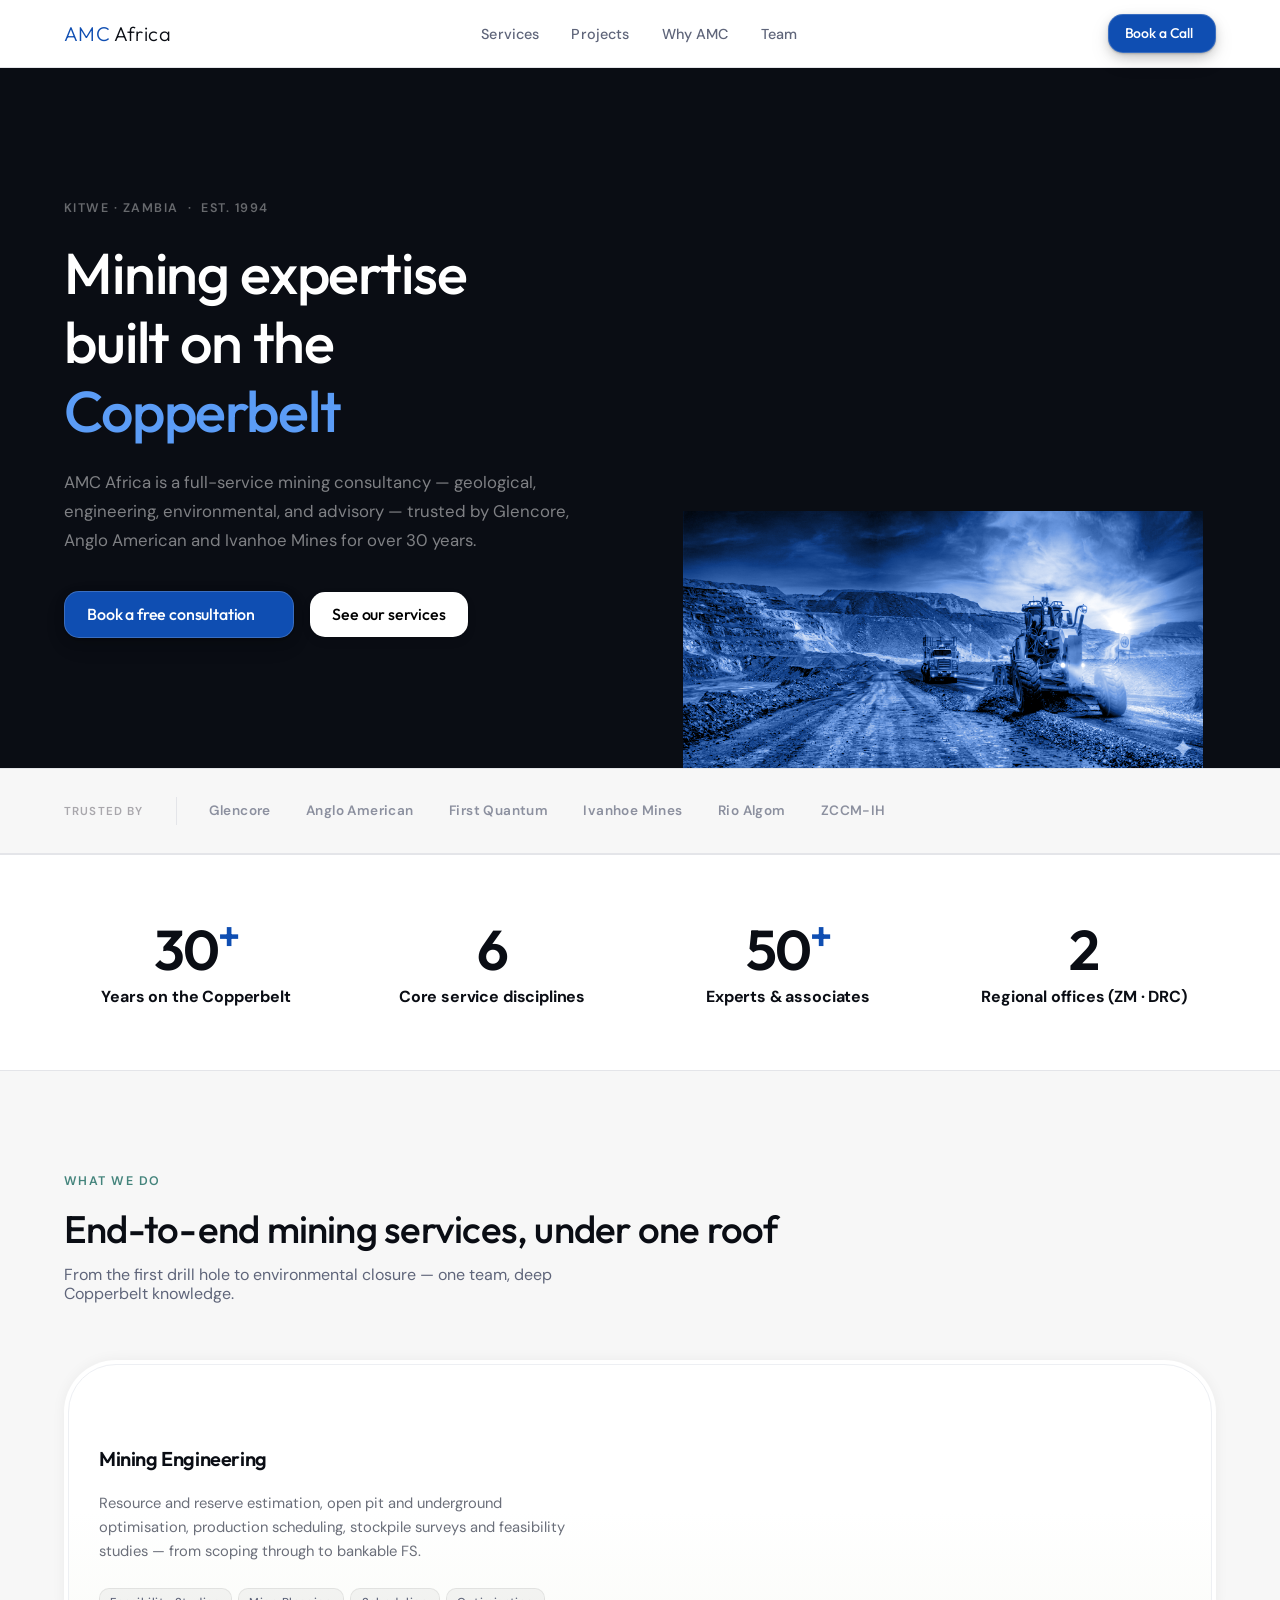
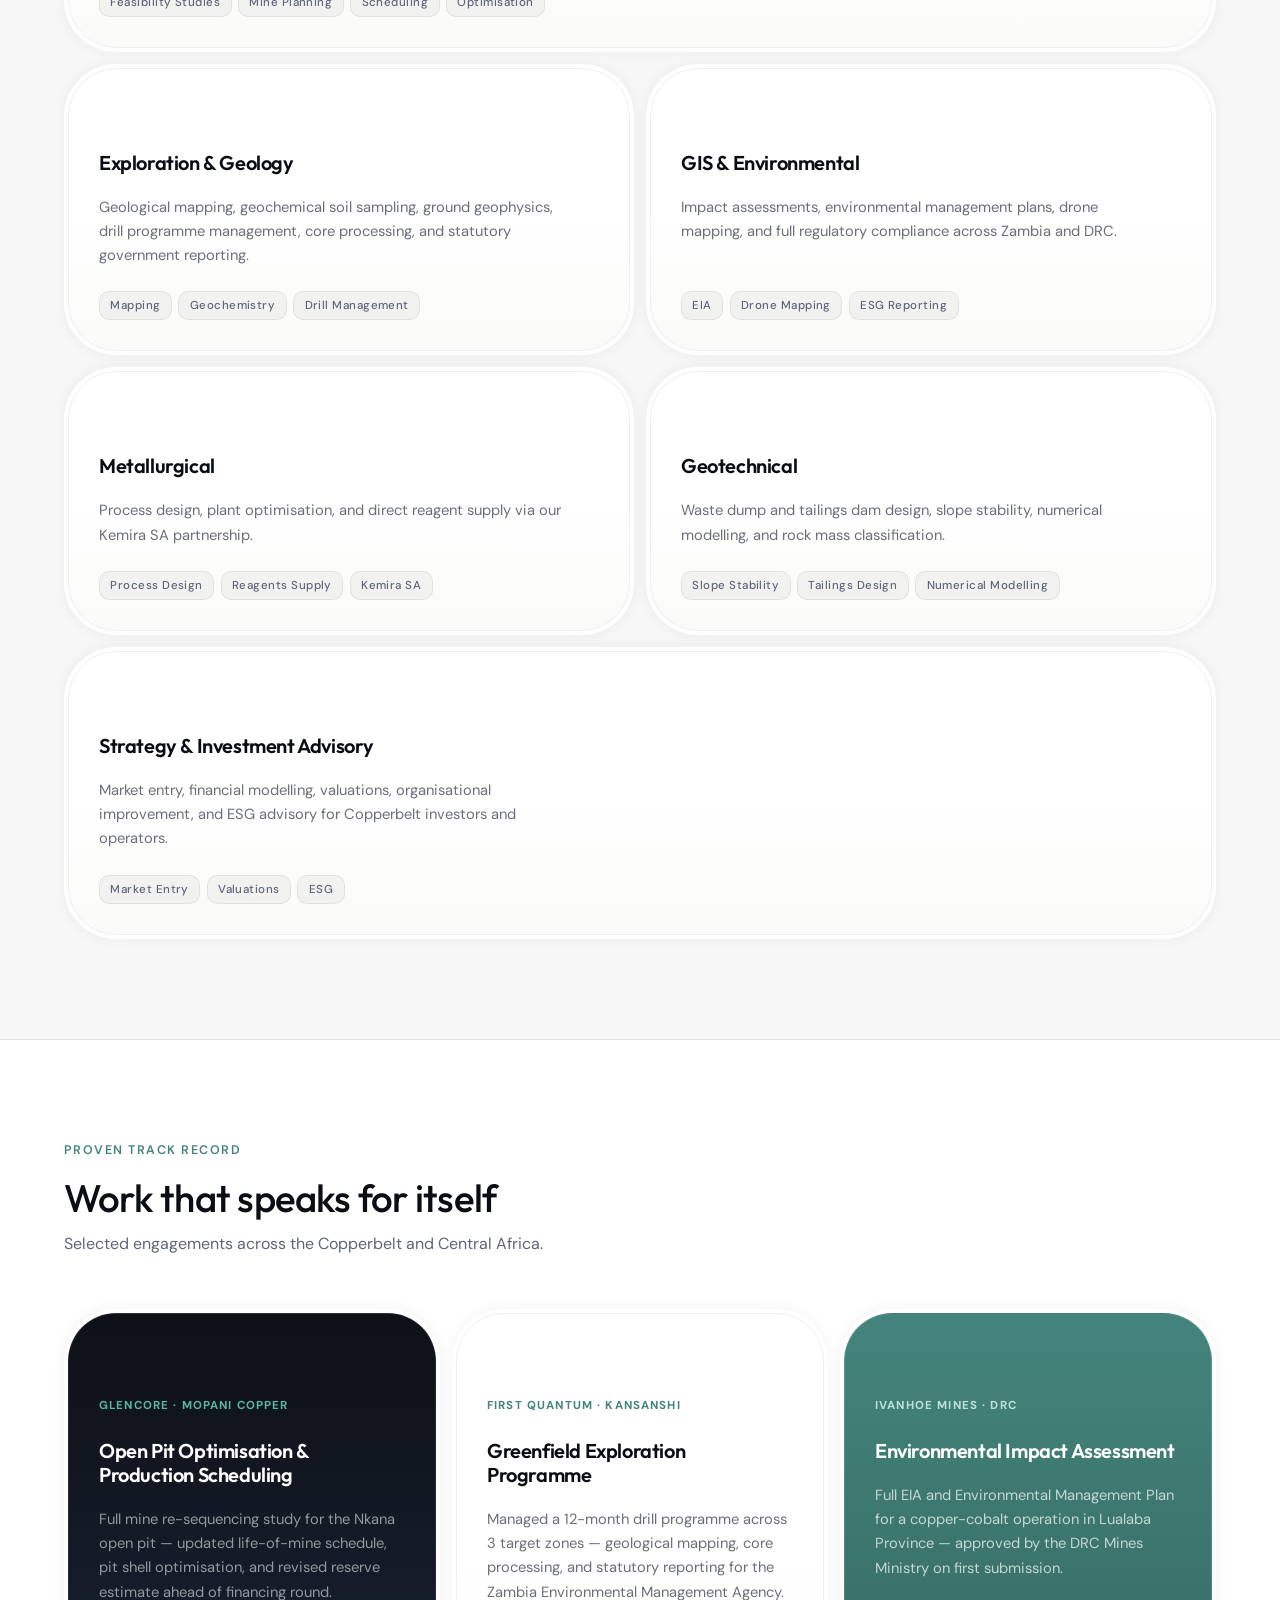
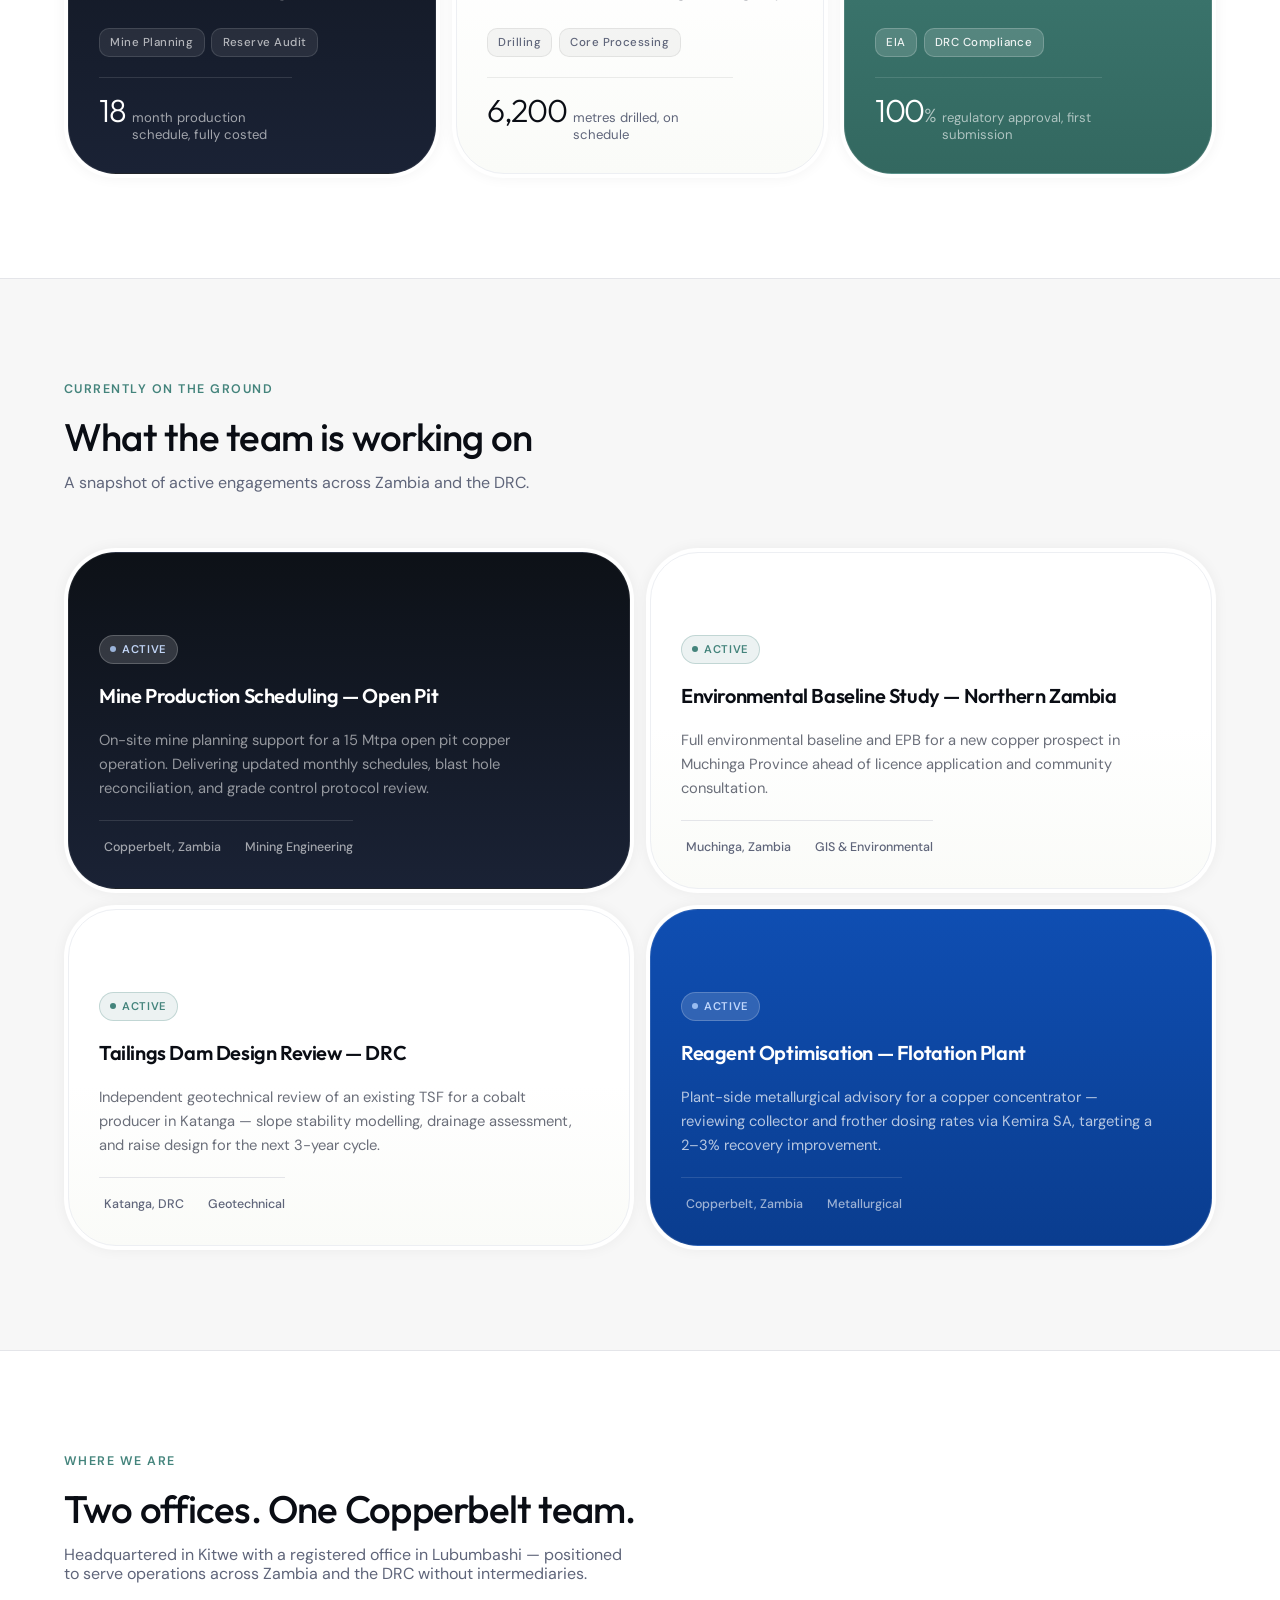
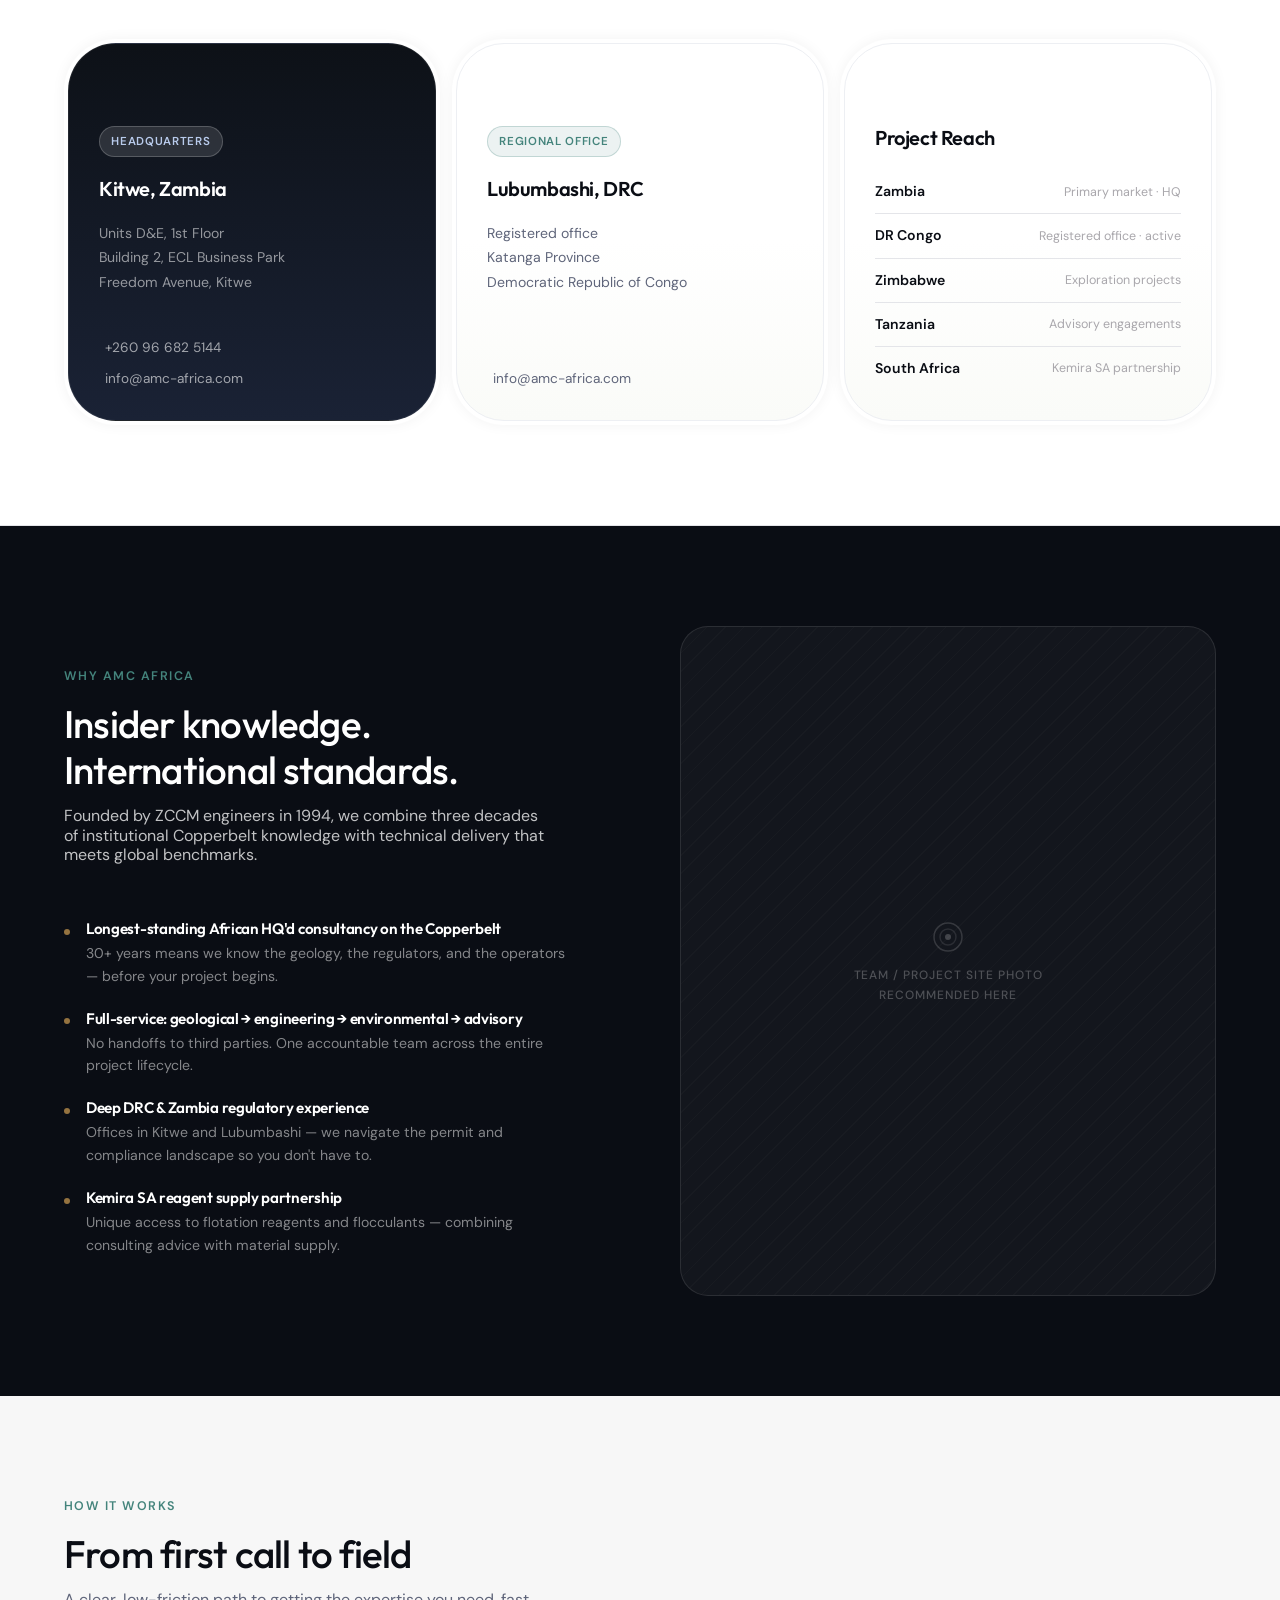
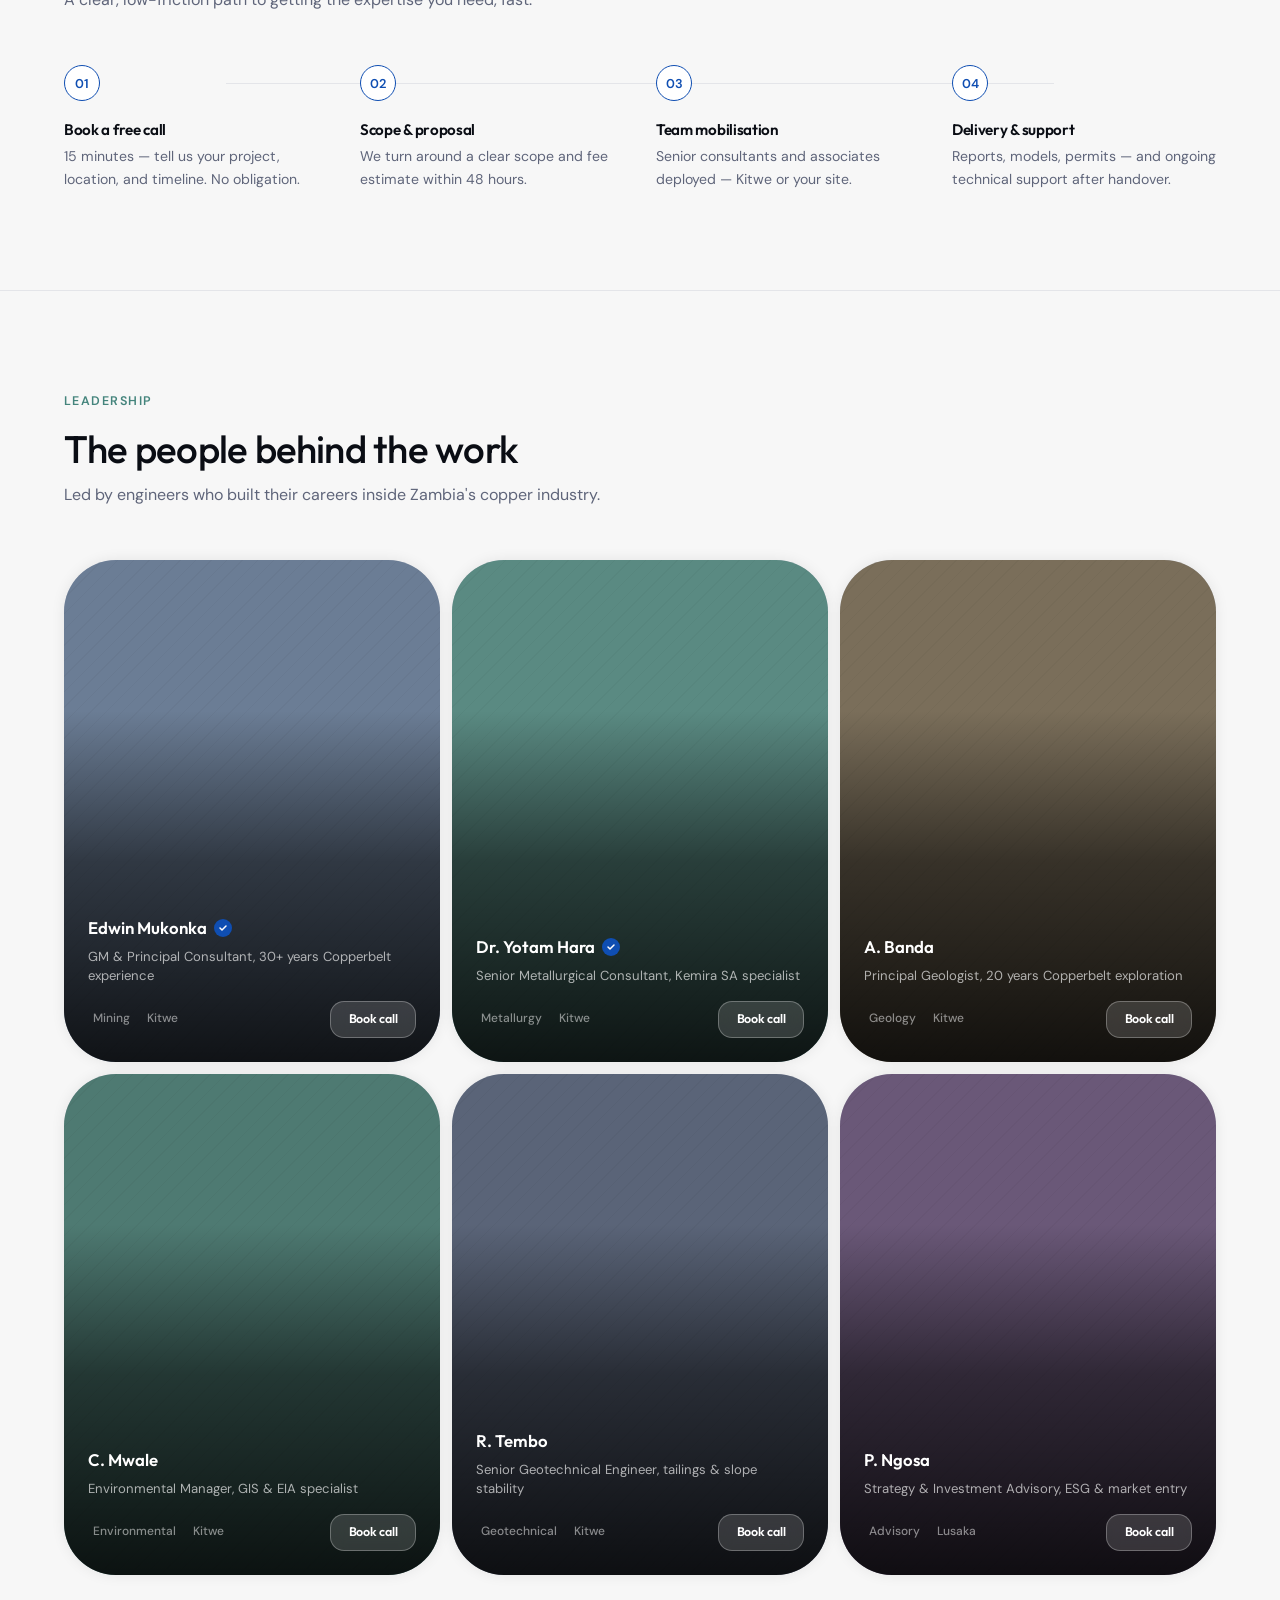
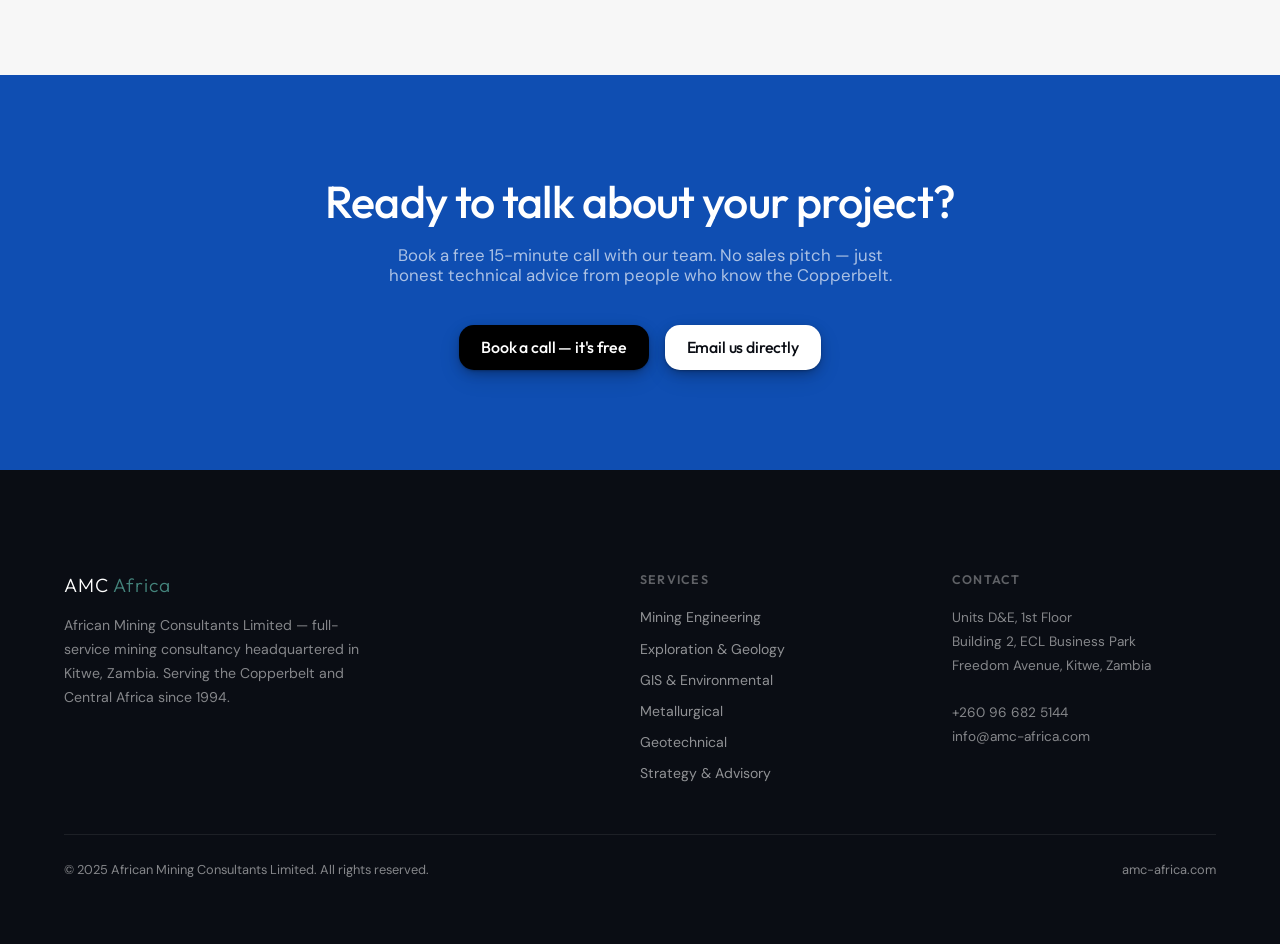
==== clients/amc-africa/site/index.html @ c1ed6020 "Session wrap 28 Apr (2) — hero figure layout, bento cleanup, mining-site.png filed Co-Authored-By: C" ====
<!DOCTYPE html>
<html lang="en">
<head>
  <meta charset="UTF-8" />
  <meta name="viewport" content="width=device-width, initial-scale=1.0" />
  <title>AMC Africa — Mining Consultants</title>
  <meta name="description" content="African Mining Consultants — 30 years of mining and exploration engineering across sub-Saharan Africa." />
  <link rel="preconnect" href="https://fonts.googleapis.com" />
  <link rel="preconnect" href="https://fonts.gstatic.com" crossorigin />
  <link rel="stylesheet" href="https://cdn.hugeicons.com/font/hgi-stroke-rounded.css" />
  <link href="https://fonts.googleapis.com/css2?family=Outfit:wght@300;400;500;600;700&family=DM+Sans:wght@300;400;500;600&display=swap" rel="stylesheet" />
  <style>
    *, *::before, *::after { box-sizing: border-box; margin: 0; padding: 0; }

    :root {
      --blue:     #0F4EB2;
      --dark:     #0A0D14;
      --steel:    #355891;
      --teal:     #44847C;
      --gold:     #957340;
      --slate:    #5F657A;
      --muted:    #A9A7AC;
      --white:    #FFFFFF;
      --offwhite: #f7f7f7;
      --border:   #E4E5E9;
    }

    html { scroll-behavior: smooth; }

    body {
      font-family: 'DM Sans', sans-serif;
      color: var(--dark);
      background: #f7f7f7;
      font-size: 17px;
      line-height: 1.65;
      -webkit-font-smoothing: antialiased;
    }

    h1, h2, h3, h4 {
      font-family: 'Outfit', sans-serif;
      font-weight: 500;
      line-height: 1.2;
      text-wrap: balance;
      letter-spacing: -0.02em;
      width: 100%;
      white-space: pre-wrap;
      word-wrap: break-word;
      word-break: break-word;
      perspective: 1200px;
    }

    p {
      width: 100%;
      white-space: pre-wrap;
      word-wrap: break-word;
      word-break: break-word;
      max-width: 480px;
      line-height: 1.2;
    }

    /* ── SECTION WRAPPERS ── */
    .section-pad { padding: 100px 5vw; }
    .section-inner { max-width: 1280px; margin: 0 auto; }

    /* ── NAV ── */
    nav {
      position: sticky;
      top: 0;
      z-index: 100;
      background: rgba(255,255,255,0.95);
      backdrop-filter: blur(8px);
      border-bottom: 1px solid var(--border);
      padding: 0 5vw;
      display: flex;
      align-items: center;
      justify-content: space-between;
      height: 68px;
    }
    .nav-logo {
      font-family: 'Outfit', sans-serif;
      font-weight: 300;
      font-size: 1.25rem;
      color: var(--blue);
      letter-spacing: 0.02em;
      text-decoration: none;
    }
    .nav-logo span { color: var(--dark); }
    .nav-links { display: flex; gap: 2rem; list-style: none; }
    .nav-links a {
      text-decoration: none;
      color: var(--slate);
      font-size: 0.9rem;
      font-weight: 500;
      letter-spacing: 0.01em;
      transition: color 0.2s;
    }
    .nav-links a:hover { color: var(--blue); }

    /* ── HERO ── */
    .hero-section {
      position: relative;
      overflow: hidden;
      background: var(--dark);
      min-height: 700px;
    }
    .hero {
      max-width: 1280px;
      margin: 0 auto;
      padding: 130px 5vw 100px;
      position: relative;
      z-index: 2;
    }
    .hero-copy { max-width: 580px; }
    .hero-eyebrow {
      font-size: 0.78rem;
      font-weight: 600;
      letter-spacing: 0.12em;
      text-transform: uppercase;
      color: rgba(255,255,255,0.38);
      margin-bottom: 1.2rem;
    }
    .hero h1 { font-size: clamp(2.6rem, 4.5vw, 4rem); font-weight: 500; color: #ffffff; margin-bottom: 1.4rem; }
    .hero h1 em { font-style: normal; font-weight: 500; color: #5b9cf6; }
    .hero-sub { font-size: 1.05rem; color: rgba(255,255,255,0.48); max-width: 520px; margin-bottom: 2.2rem; line-height: 1.75; }
    .hero-actions { display: flex; gap: 1rem; align-items: center; flex-wrap: wrap; }

    /* Figure — person emerges from bottom of hero */
    .hero-figure {
      position: absolute;
      bottom: 0;
      right: 6vw;
      width: 42%;
      max-width: 520px;
      z-index: 1;
      pointer-events: none;
    }
    .hero-figure img {
      display: block;
      width: 100%;
      height: auto;
      filter: grayscale(1) contrast(1.2);
    }
    .hero-figure::after {
      content: '';
      position: absolute;
      inset: 0;
      background: var(--blue);
      mix-blend-mode: color;
      opacity: 0.72;
      pointer-events: none;
    }

    /* ── TRUST BAR ── */
    .trust { background: var(--offwhite); border-top: 1px solid var(--border); border-bottom: 1px solid var(--border); padding: 28px 5vw; }
    .trust-inner { max-width: 1280px; margin: 0 auto; display: flex; align-items: center; gap: 2rem; flex-wrap: wrap; }
    .trust-label { font-size: 0.72rem; font-weight: 600; letter-spacing: 0.1em; text-transform: uppercase; color: var(--muted); white-space: nowrap; flex-shrink: 0; }
    .trust-divider { width: 1px; height: 28px; background: var(--border); flex-shrink: 0; }
    .trust-clients { display: flex; gap: 2.2rem; flex-wrap: wrap; align-items: center; }
    .trust-client { font-size: 0.85rem; font-weight: 600; color: var(--slate); letter-spacing: 0.03em; opacity: 0.7; }

    /* ── STATS ── */
    .stats { background: var(--white); border-top: 1px solid var(--border); border-bottom: 1px solid var(--border); padding: 60px 5vw; }
    .stats-inner { max-width: 1280px; margin: 0 auto; display: grid; grid-template-columns: repeat(4, 1fr); gap: 2rem; }
    .stat { text-align: center; }
    .stat-number { font-family: 'Outfit', sans-serif; font-weight: 600; letter-spacing: -0.03em; font-size: 3.5rem; color: var(--dark); line-height: 1; margin-bottom: 0.4rem; }
    .stat-number span { color: var(--blue); font-size: 2.5rem; vertical-align: super; }
    .stat-label { font-size: 1rem; color: var(--dark); font-weight: 700; letter-spacing: -0.01em; }

    /* ── SECTION HEADER ── */
    .section-header { margin-bottom: 3.5rem; }
    .section-eyebrow { font-size: 0.78rem; font-weight: 600; letter-spacing: 0.12em; text-transform: uppercase; color: var(--teal); margin-bottom: 0.9rem; }
    .section-header h2 { font-size: clamp(1.8rem, 3vw, 2.8rem); font-weight: 500; }
    .section-header p { margin-top: 0.8rem; color: var(--slate); max-width: 560px; font-size: 1rem; }

    /* ── BENTO GRID ── */
    .bento-grid     { display: grid; grid-template-columns: repeat(2, 1fr); gap: 12px; }
    .bento-grid--3  { grid-template-columns: repeat(3, 1fr); }
    .bento-span-2   { grid-column: span 2; }
    .bento-span-3   { grid-column: span 3; }

    /* Outer shell */
    .bento-card {
      box-sizing: border-box;
      display: flex;
      flex-direction: column;
      padding: 4px;
      border-radius: 52px;
      corner-shape: superellipse(1.5);
      box-shadow: 0px 0px 14px 0px rgba(0,0,0,0.05);
      background: #ffffff;
      overflow: visible;
      transition: box-shadow 0.2s, transform 0.2s;
    }
    .bento-card:hover { box-shadow: 0px 0px 28px 0px rgba(0,0,0,0.10); transform: translateY(-2px); }

    /* Inner container */
    .sc-inner {
      width: 100%;
      display: flex;
      flex-direction: column;
      align-items: flex-start;
      padding: 30px;
      border-radius: 48px;
      corner-shape: superellipse(1.5);
      background: linear-gradient(180deg, #ffffff 52%, rgb(250,251,248) 100%);
      border: 1px solid #edeff3;
      gap: 20px;
      flex: 1;
    }

    /* Icon — bare, no container */
    .sc-icon { width: 32px; height: 32px; display: flex; align-items: center; justify-content: center; flex-shrink: 0; }
    .sc-icon i { font-size: 28px; color: var(--dark); display: block; line-height: 1; }

    /* Icon colour on dark/coloured cards */
    .bento-featured .sc-icon i,
    .bento-teal .sc-icon i,
    .bento-blue .sc-icon i,
    .bento-gold .sc-icon i { color: rgba(255,255,255,0.88); }

    .bento-card h3 { font-family: 'Outfit', sans-serif; font-size: 1.25rem; font-weight: 600; color: var(--dark); letter-spacing: -0.02em; line-height: 1.2; margin: 0; }
    .bento-card p  { font-size: 0.92rem; color: #6b6f7a; line-height: 1.65; margin: 0; flex: 1; }
    .service-tags  { display: flex; flex-wrap: wrap; gap: 0.4rem; margin-top: 4px; }
    .tag { font-size: 0.72rem; font-weight: 500; letter-spacing: 0.04em; color: var(--slate); background: rgba(0,0,0,0.04); border: 1px solid rgba(0,0,0,0.07); border-radius: 10px; corner-shape: superellipse(1.5); padding: 0.25rem 0.65rem; }

    /* Featured — dark */
    .bento-featured .sc-inner { background: linear-gradient(180deg, #0d1117 0%, #1a2235 100%); border-color: rgba(255,255,255,0.08); }
    .bento-featured h3 { color: #ffffff; }
    .bento-featured p  { color: rgba(255,255,255,0.55); }
    .bento-featured .tag { background: rgba(255,255,255,0.08); border-color: rgba(255,255,255,0.12); color: rgba(255,255,255,0.65); }

    /* Teal */
    .bento-teal .sc-inner { background: linear-gradient(180deg, #44847C 0%, #336860 100%); border-color: rgba(255,255,255,0.12); }
    .bento-teal h3 { color: #ffffff; }
    .bento-teal p  { color: rgba(255,255,255,0.7); }
    .bento-teal .tag { background: rgba(255,255,255,0.15); border-color: rgba(255,255,255,0.2); color: rgba(255,255,255,0.9); }

    /* Blue */
    .bento-blue .sc-inner { background: linear-gradient(180deg, #0F4EB2 0%, #0a3d8f 100%); border-color: rgba(255,255,255,0.12); }
    .bento-blue h3 { color: #ffffff; }
    .bento-blue p  { color: rgba(255,255,255,0.7); }
    .bento-blue .tag { background: rgba(255,255,255,0.12); border-color: rgba(255,255,255,0.2); color: rgba(255,255,255,0.9); }

    /* Gold */
    .bento-gold .sc-inner { background: linear-gradient(180deg, #957340 0%, #7a5c2e 100%); border-color: rgba(255,255,255,0.12); }
    .bento-gold h3 { color: #ffffff; }
    .bento-gold p  { color: rgba(255,255,255,0.75); }
    .bento-gold .tag { background: rgba(255,255,255,0.15); border-color: rgba(255,255,255,0.2); color: rgba(255,255,255,0.9); }

    /* ── CASE STUDY EXTRAS ── */
    .cs-client { font-size: 0.72rem; font-weight: 700; letter-spacing: 0.1em; text-transform: uppercase; color: var(--teal); margin-bottom: 4px; }
    .bento-featured .cs-client { color: rgba(100,200,180,0.9); }
    .bento-blue .cs-client    { color: rgba(160,200,255,0.9); }
    .bento-teal .cs-client    { color: rgba(200,240,230,0.9); }
    .cs-stat { display: flex; align-items: baseline; gap: 0.4rem; margin-top: auto; padding-top: 16px; border-top: 1px solid rgba(0,0,0,0.07); }
    .bento-featured .cs-stat,
    .bento-blue .cs-stat,
    .bento-teal .cs-stat { border-color: rgba(255,255,255,0.12); }
    .cs-stat-num { font-family: 'Outfit', sans-serif; font-size: 2rem; font-weight: 300; letter-spacing: -0.04em; color: var(--dark); line-height: 1; }
    .bento-featured .cs-stat-num,
    .bento-blue .cs-stat-num,
    .bento-teal .cs-stat-num { color: #ffffff; }
    .cs-stat-label { font-size: 0.82rem; color: var(--slate); line-height: 1.3; max-width: 160px; }
    .bento-featured .cs-stat-label,
    .bento-blue .cs-stat-label,
    .bento-teal .cs-stat-label { color: rgba(255,255,255,0.6); }

    /* ── LOCATION EXTRAS ── */
    .loc-address { font-size: 0.88rem; color: var(--slate); line-height: 1.75; font-style: normal; }
    .bento-featured .loc-address { color: rgba(255,255,255,0.55); }
    .loc-badge { display: inline-flex; align-items: center; gap: 0.35rem; font-size: 0.72rem; font-weight: 600; letter-spacing: 0.06em; text-transform: uppercase; border-radius: 100px; padding: 0.3rem 0.7rem; }
    .loc-badge--hq       { background: rgba(15,78,178,0.12); color: var(--blue); border: 1px solid rgba(15,78,178,0.25); }
    .loc-badge--hq-dark  { background: rgba(255,255,255,0.12); color: rgba(200,220,255,0.9); border: 1px solid rgba(255,255,255,0.2); }
    .loc-badge--regional { background: rgba(68,132,124,0.1); color: var(--teal); border: 1px solid rgba(68,132,124,0.25); }
    .loc-contact { display: flex; flex-direction: column; gap: 0.5rem; }
    .loc-contact a { display: flex; align-items: center; gap: 0.4rem; color: var(--slate); text-decoration: none; font-size: 0.85rem; transition: color 0.2s; }
    .loc-contact a:hover { color: var(--blue); }
    .loc-contact a i { font-size: 15px; color: var(--muted); }
    .reach-list { display: flex; flex-direction: column; gap: 0; width: 100%; }
    .reach-item { display: flex; align-items: center; justify-content: space-between; font-size: 0.88rem; padding: 10px 0; border-bottom: 1px solid var(--border); }
    .reach-item:last-child { border-bottom: none; }
    .reach-country { font-weight: 600; color: var(--dark); }
    .reach-type { font-size: 0.78rem; color: var(--muted); }

    /* ── PROJECT EXTRAS ── */
    .proj-status { display: inline-flex; align-items: center; gap: 0.35rem; font-size: 0.7rem; font-weight: 600; letter-spacing: 0.06em; text-transform: uppercase; border-radius: 100px; padding: 0.25rem 0.65rem; }
    .proj-status--active { background: rgba(68,132,124,0.1); color: var(--teal); border: 1px solid rgba(68,132,124,0.25); }
    .proj-status--active::before { content: ''; width: 6px; height: 6px; border-radius: 50%; background: var(--teal); }
    .proj-meta { display: flex; gap: 1.2rem; flex-wrap: wrap; padding-top: 16px; border-top: 1px solid var(--border); }
    .bento-featured .proj-meta,
    .bento-blue .proj-meta,
    .bento-teal .proj-meta { border-color: rgba(255,255,255,0.12); }
    .proj-meta-item { display: flex; align-items: center; gap: 0.3rem; font-size: 0.78rem; color: var(--slate); font-weight: 500; }
    .proj-meta-item i { font-size: 13px; color: var(--muted); }
    .bento-featured .proj-meta-item,
    .bento-blue .proj-meta-item,
    .bento-teal .proj-meta-item { color: rgba(255,255,255,0.6); }
    .bento-featured .proj-meta-item i,
    .bento-blue .proj-meta-item i,
    .bento-teal .proj-meta-item i { color: rgba(255,255,255,0.35); }
    .proj-status--active-dark { background: rgba(255,255,255,0.15); color: rgba(200,220,255,0.95); border: 1px solid rgba(255,255,255,0.2); }
    .proj-status--active-dark::before { content: ''; width: 6px; height: 6px; border-radius: 50%; background: rgba(180,210,255,0.8); }

    /* ── WHY AMC ── */
    .why { background: var(--dark); padding: 100px 5vw; color: var(--white); }
    .why-inner { max-width: 1280px; margin: 0 auto; display: grid; grid-template-columns: 1fr 1fr; gap: 5rem; align-items: center; }
    .why .section-eyebrow { color: var(--teal); }
    .why h2 { font-size: clamp(1.8rem, 3vw, 2.8rem); font-weight: 500; color: #ffffff; }
    .why .section-header p { color: rgba(255,255,255,0.75); max-width: 480px; }
    .differentiators { list-style: none; display: flex; flex-direction: column; gap: 1.4rem; }
    .diff-item { display: flex; gap: 1rem; align-items: flex-start; }
    .diff-dot { width: 6px; height: 6px; border-radius: 50%; background: var(--gold); margin-top: 0.55rem; flex-shrink: 0; }
    .diff-text h4 { font-family: 'Outfit', sans-serif; font-size: 0.95rem; font-weight: 600; color: var(--white); margin-bottom: 0.25rem; }
    .diff-text p { font-size: 0.88rem; color: rgba(255,255,255,0.5); line-height: 1.6; }
    .why-visual { position: relative; border-radius: 28px; corner-shape: superellipse(1.25); overflow: hidden; aspect-ratio: 4/5; background: rgba(255,255,255,0.04); border: 1px solid rgba(255,255,255,0.1); display: flex; flex-direction: column; align-items: center; justify-content: center; gap: 0.6rem; }
    .why-visual::before { content: ''; position: absolute; inset: 0; background-image: repeating-linear-gradient(-45deg, transparent, transparent 12px, rgba(255,255,255,0.02) 12px, rgba(255,255,255,0.02) 13px); }
    .why-visual .placeholder-label { color: rgba(255,255,255,0.25); }
    .placeholder-label { font-size: 0.75rem; font-weight: 500; letter-spacing: 0.08em; text-transform: uppercase; color: var(--muted); text-align: center; padding: 0 1.5rem; }

    /* ── PROCESS ── */
    .process { padding: 100px 5vw; max-width: 1280px; margin: 0 auto; }
    .steps { display: grid; grid-template-columns: repeat(4, 1fr); gap: 2rem; margin-top: 3.5rem; position: relative; }
    .steps::before { content: ''; position: absolute; top: 18px; left: calc(12.5% + 18px); right: calc(12.5% + 18px); height: 1px; background: var(--border); }
    .step { position: relative; }
    .step-num { width: 36px; height: 36px; border-radius: 50%; border: 1px solid var(--blue); background: var(--white); display: flex; align-items: center; justify-content: center; font-size: 0.8rem; font-weight: 600; color: var(--blue); margin-bottom: 1.2rem; position: relative; z-index: 1; }
    .step h4 { font-family: 'Outfit', sans-serif; font-size: 0.95rem; font-weight: 600; color: var(--dark); margin-bottom: 0.4rem; }
    .step p { font-size: 0.88rem; color: var(--slate); line-height: 1.6; }

    /* ── TEAM — photo-background card style ── */
    .team { background: var(--offwhite); padding: 100px 5vw; border-top: 1px solid var(--border); }
    .team-inner { max-width: 1280px; margin: 0 auto; }
    .team-cards {
      display: grid;
      grid-template-columns: repeat(3, 1fr);
      gap: 12px;
      margin-top: 3.5rem;
    }
    .team-card {
      position: relative;
      border-radius: 52px;
      corner-shape: superellipse(1.5);
      overflow: hidden;
      aspect-ratio: 3/4;
      box-shadow: 0px 0px 14px 0px rgba(0,0,0,0.08);
      transition: transform 0.2s, box-shadow 0.2s;
      background: #c0c5d0;
    }
    .team-card:hover { transform: translateY(-3px); box-shadow: 0px 0px 32px 0px rgba(0,0,0,0.16); }

    /* Photo background layer */
    .team-photo {
      position: absolute;
      inset: 0;
      background-size: cover;
      background-position: center top;
    }
    .team-photo::before {
      content: '';
      position: absolute;
      inset: 0;
      background-image: repeating-linear-gradient(-45deg, transparent, transparent 10px, rgba(0,0,0,0.03) 10px, rgba(0,0,0,0.03) 11px);
    }

    /* Gradient overlay — clear at top, dark at bottom */
    .team-overlay {
      position: absolute;
      inset: 0;
      background: linear-gradient(to bottom,
        rgba(0,0,0,0) 30%,
        rgba(0,0,0,0.55) 60%,
        rgba(0,0,0,0.85) 100%
      );
    }

    /* Content at bottom */
    .team-content {
      position: absolute;
      bottom: 0;
      left: 0;
      right: 0;
      padding: 24px;
      z-index: 2;
    }
    .team-name-row { display: flex; align-items: center; gap: 0.45rem; margin-bottom: 0.3rem; }
    .team-name { font-family: 'Outfit', sans-serif; font-size: 1.05rem; font-weight: 600; color: #ffffff; }
    .team-badge { width: 18px; height: 18px; background: var(--blue); border-radius: 50%; display: flex; align-items: center; justify-content: center; flex-shrink: 0; }
    .team-role { font-size: 0.82rem; color: rgba(255,255,255,0.65); margin-bottom: 1rem; line-height: 1.45; }
    .team-footer { display: flex; align-items: center; justify-content: space-between; gap: 0.5rem; }
    .team-stats { display: flex; gap: 0.8rem; flex-wrap: wrap; }
    .team-stat { display: flex; align-items: center; gap: 0.3rem; font-size: 0.75rem; color: rgba(255,255,255,0.5); font-weight: 500; }
    .team-stat i { font-size: 12px; color: rgba(255,255,255,0.35); }

    /* ── CTA ── */
    .cta-section { background: var(--blue); padding: 100px 5vw; text-align: center; }
    .cta-section h2 { font-size: clamp(2rem, 3.5vw, 3.2rem); font-weight: 500; color: var(--white); max-width: 680px; margin: 0 auto 1rem; letter-spacing: -0.02em; }
    .cta-section p { color: rgba(255,255,255,0.65); font-size: 1.05rem; max-width: 520px; margin: 0 auto 2.5rem; }
    .cta-actions { display: flex; gap: 1rem; justify-content: center; flex-wrap: wrap; }

    /* ── FOOTER ── */
    footer { background: var(--dark); color: rgba(255,255,255,0.5); padding: 100px 5vw 64px; }
    .footer-inner { max-width: 1280px; margin: 0 auto; display: grid; grid-template-columns: 2fr 1fr 1fr; gap: 3rem; }
    .footer-brand { font-family: 'Outfit', sans-serif; font-weight: 300; letter-spacing: 0.05em; font-size: 1.2rem; color: var(--white); margin-bottom: 0.8rem; }
    .footer-brand span { color: var(--teal); }
    .footer-desc { font-size: 0.88rem; line-height: 1.7; max-width: 320px; }
    .footer-col h5 { font-family: 'Outfit', sans-serif; font-size: 0.78rem; font-weight: 600; letter-spacing: 0.1em; text-transform: uppercase; color: rgba(255,255,255,0.35); margin-bottom: 1rem; }
    .footer-col a { display: block; color: rgba(255,255,255,0.55); text-decoration: none; font-size: 0.88rem; margin-bottom: 0.5rem; transition: color 0.2s; }
    .footer-col a:hover { color: var(--white); }
    .footer-col address { font-style: normal; font-size: 0.85rem; line-height: 1.75; }
    .footer-bottom { max-width: 1280px; margin: 2.5rem auto 0; padding-top: 1.5rem; border-top: 1px solid rgba(255,255,255,0.08); display: flex; justify-content: space-between; align-items: center; font-size: 0.8rem; }

    /* ── AMC BUTTON SYSTEM ── */
    .amc-btn {
      border-radius: 15px;
      corner-shape: superellipse(1.25);
      overflow: hidden;
      display: inline-flex;
      align-items: center;
      gap: 4px;
      font-family: 'Outfit', sans-serif;
      font-size: 16px;
      font-weight: 500;
      line-height: 1.3;
      letter-spacing: -0.01em;
      text-decoration: none;
      cursor: pointer;
      border: none;
      transition: opacity 0.18s ease;
    }
    .amc-btn:hover { opacity: 0.88; }
    .amc-btn-label { padding: 12px 22px; white-space: nowrap; }
    .amc-btn--blue { gap: 8px; }
    .amc-btn--blue.amc-btn--sm .amc-btn-label { padding: 9px 0 9px 16px; }
    .amc-btn-icon { background: rgb(33,33,33); border-radius: 12px; corner-shape: superellipse(1.25); border: 1px solid rgb(102,102,102); padding: 6px; margin-left: 6px; display: flex; align-items: center; justify-content: center; flex-shrink: 0; }
    .amc-btn-icon i { font-size: 16px; line-height: 1; filter: brightness(0) invert(1); }

    /* Natural dark shadows on all button variants */
    .amc-btn--primary {
      background: rgb(0,0,0);
      color: #ffffff;
      box-shadow:
        0px 1px 2px rgba(0,0,0,0.22),
        0px 4px 12px -2px rgba(0,0,0,0.28),
        0px 8px 24px -4px rgba(0,0,0,0.18);
    }
    .amc-btn--blue {
      background: var(--blue);
      color: #ffffff;
      border: 1px solid rgba(255,255,255,0.18);
      box-shadow:
        0px 1px 2px rgba(0,0,0,0.18),
        0px 4px 12px -2px rgba(0,0,0,0.22),
        0px 8px 24px -4px rgba(0,0,0,0.14);
    }
    .amc-btn--blue .amc-btn-icon { background: none; border: none; padding: 0 8px 0 0; margin-left: 0; }
    .amc-btn--blue .amc-btn-icon i { font-size: 22px; }
    .amc-btn--blue.amc-btn--sm .amc-btn-icon i { font-size: 18px; }
    .amc-btn--secondary { background: rgb(255,255,255); color: rgb(0,0,0); box-shadow: 0px 1px 2px rgba(0,0,0,0.08), 0px 4px 12px -2px rgba(0,0,0,0.1); }
    .amc-btn--ghost-white { background: rgba(255,255,255,0.12); color: #ffffff; border: 1px solid rgba(255,255,255,0.3); }
    .amc-btn--white {
      background: #ffffff;
      color: var(--dark);
      box-shadow:
        0px 1px 2px rgba(0,0,0,0.22),
        0px 4px 12px -2px rgba(0,0,0,0.28),
        0px 8px 24px -4px rgba(0,0,0,0.18);
    }

    .amc-btn--sm { font-size: 14px; }
    .amc-btn--sm .amc-btn-label { padding: 9px 16px; }
    .amc-btn--sm .amc-btn-icon { padding: 5px; border-radius: 9px; margin-left: 4px; }
    .amc-btn--sm .amc-btn-icon i { font-size: 14px; }

    /* Team CTA — squircle pill */
    .team-cta {
      display: inline-flex;
      align-items: center;
      background: rgba(255,255,255,0.15);
      backdrop-filter: blur(8px);
      border: 1px solid rgba(255,255,255,0.28);
      border-radius: 14px;
      corner-shape: superellipse(1.5);
      padding: 0.45rem 1.1rem;
      font-size: 0.78rem;
      font-weight: 600;
      color: #ffffff;
      text-decoration: none;
      font-family: 'Outfit', sans-serif;
      letter-spacing: -0.01em;
      transition: background 0.15s;
      white-space: nowrap;
      flex-shrink: 0;
    }
    .team-cta:hover { background: rgba(255,255,255,0.26); }

    /* ── RESPONSIVE ── */
    @media (max-width: 900px) {
      .why-inner { grid-template-columns: 1fr; gap: 2.5rem; }
      .hero-section { min-height: unset; }
      .hero { padding-bottom: 0; }
      .hero-figure {
        position: relative;
        bottom: auto;
        right: auto;
        width: 72%;
        max-width: 340px;
        margin: 32px auto 0;
      }
      .why-visual { aspect-ratio: 16/9; }
      .stats-inner { grid-template-columns: repeat(2, 1fr); gap: 1.5rem; }
      .steps { grid-template-columns: 1fr 1fr; }
      .steps::before { display: none; }
      .footer-inner { grid-template-columns: 1fr 1fr; gap: 2rem; }
      nav .nav-links { display: none; }
      .trust-inner { gap: 1rem; }
      .trust-clients { gap: 1.2rem; }
      .bento-grid--3 { grid-template-columns: repeat(2, 1fr); }
      .bento-span-3  { grid-column: span 2; }
      .team-cards { grid-template-columns: repeat(2, 1fr); }
    }
    @media (max-width: 640px) {
      .bento-grid, .bento-grid--3 { grid-template-columns: 1fr; }
      .bento-span-2, .bento-span-3 { grid-column: span 1; }
    }
    @media (max-width: 680px) {
      .hero { padding: 70px 5vw 0; }
      .hero h1 { font-size: clamp(2rem, 8vw, 3rem); }
      .stats-inner { grid-template-columns: repeat(2, 1fr); }
      .stat-number { font-size: 2.5rem; }
      .steps { grid-template-columns: 1fr; }
      .footer-inner { grid-template-columns: 1fr; }
      .cta-section, .why, .process, .team, .section-pad { padding: 60px 5vw; }
    }
    @media (max-width: 480px) {
      nav { padding: 0 4vw; }
      .stats-inner { grid-template-columns: 1fr 1fr; gap: 1rem; }
      .team-cards { grid-template-columns: 1fr; }
      .trust-clients { gap: 0.8rem; }
      .trust-client { font-size: 0.78rem; }
      .hero-actions { flex-direction: column; align-items: flex-start; }
      .hero-actions .amc-btn--secondary { display: none; }
      .cta-actions { flex-direction: column; align-items: center; }
      .footer-inner { grid-template-columns: 1fr; }
      .section-header h2 { font-size: 1.6rem; }
    }
  </style>
</head>
<body>

<!-- NAV -->
<nav>
  <a class="nav-logo" href="#">AMC <span>Africa</span></a>
  <ul class="nav-links">
    <li><a href="#services">Services</a></li>
    <li><a href="#work">Projects</a></li>
    <li><a href="#why">Why AMC</a></li>
    <li><a href="#team">Team</a></li>
  </ul>
  <a class="amc-btn amc-btn--blue amc-btn--sm" href="#book">
    <span class="amc-btn-label">Book a Call</span>
    <span class="amc-btn-icon"><i class="hgi-stroke hgi-arrow-right-01"></i></span>
  </a>
</nav>

<!-- HERO -->
<section class="hero-section">
  <div class="hero">
    <div class="hero-copy">
      <div class="hero-eyebrow">Kitwe · Zambia &nbsp;·&nbsp; Est. 1994</div>
      <h1>Mining expertise<br/>built on the<br/><em>Copperbelt</em></h1>
      <p class="hero-sub">AMC Africa is a full-service mining consultancy — geological, engineering, environmental, and advisory — trusted by Glencore, Anglo American and Ivanhoe Mines for over 30 years.</p>
      <div class="hero-actions">
        <a class="amc-btn amc-btn--blue" href="#book"><span class="amc-btn-label">Book a free consultation</span><span class="amc-btn-icon"><i class="hgi-stroke hgi-arrow-right-01"></i></span></a>
        <a class="amc-btn amc-btn--secondary" href="#services"><span class="amc-btn-label">See our services</span></a>
      </div>
    </div>
  </div>
  <div class="hero-figure">
    <img src="assets/hero/hero-bg.png" alt="AMC Africa engineer" />
  </div>
</section>

<!-- TRUST BAR -->
<div class="trust">
  <div class="trust-inner">
    <span class="trust-label">Trusted by</span>
    <div class="trust-divider"></div>
    <div class="trust-clients">
      <span class="trust-client">Glencore</span>
      <span class="trust-client">Anglo American</span>
      <span class="trust-client">First Quantum</span>
      <span class="trust-client">Ivanhoe Mines</span>
      <span class="trust-client">Rio Algom</span>
      <span class="trust-client">ZCCM-IH</span>
    </div>
  </div>
</div>

<!-- STATS -->
<div class="stats">
  <div class="stats-inner">
    <div class="stat">
      <div class="stat-number">30<span>+</span></div>
      <div class="stat-label">Years on the Copperbelt</div>
    </div>
    <div class="stat">
      <div class="stat-number">6</div>
      <div class="stat-label">Core service disciplines</div>
    </div>
    <div class="stat">
      <div class="stat-number">50<span>+</span></div>
      <div class="stat-label">Experts &amp; associates</div>
    </div>
    <div class="stat">
      <div class="stat-number">2</div>
      <div class="stat-label">Regional offices (ZM · DRC)</div>
    </div>
  </div>
</div>

<!-- SERVICES -->
<section id="services" class="section-pad">
  <div class="section-inner">
    <div class="section-header">
      <div class="section-eyebrow">What we do</div>
      <h2>End-to-end mining services, under one roof</h2>
      <p>From the first drill hole to environmental closure — one team, deep Copperbelt knowledge.</p>
    </div>
    <div class="bento-grid">

      <div class="bento-card bento-span-2">
        <div class="sc-inner">
          <div class="sc-icon"><i class="hgi-stroke hgi-wrench-01"></i></div>
          <h3>Mining Engineering</h3>
          <p>Resource and reserve estimation, open pit and underground optimisation, production scheduling, stockpile surveys and feasibility studies — from scoping through to bankable FS.</p>
          <div class="service-tags">
            <span class="tag">Feasibility Studies</span>
            <span class="tag">Mine Planning</span>
            <span class="tag">Scheduling</span>
            <span class="tag">Optimisation</span>
          </div>
        </div>
      </div>

      <div class="bento-card">
        <div class="sc-inner">
          <div class="sc-icon"><i class="hgi-stroke hgi-compass"></i></div>
          <h3>Exploration &amp; Geology</h3>
          <p>Geological mapping, geochemical soil sampling, ground geophysics, drill programme management, core processing, and statutory government reporting.</p>
          <div class="service-tags">
            <span class="tag">Mapping</span>
            <span class="tag">Geochemistry</span>
            <span class="tag">Drill Management</span>
          </div>
        </div>
      </div>

      <div class="bento-card">
        <div class="sc-inner">
          <div class="sc-icon"><i class="hgi-stroke hgi-maps-location-01"></i></div>
          <h3>GIS &amp; Environmental</h3>
          <p>Impact assessments, environmental management plans, drone mapping, and full regulatory compliance across Zambia and DRC.</p>
          <div class="service-tags">
            <span class="tag">EIA</span>
            <span class="tag">Drone Mapping</span>
            <span class="tag">ESG Reporting</span>
          </div>
        </div>
      </div>

      <div class="bento-card">
        <div class="sc-inner">
          <div class="sc-icon"><i class="hgi-stroke hgi-test-tube-01"></i></div>
          <h3>Metallurgical</h3>
          <p>Process design, plant optimisation, and direct reagent supply via our Kemira SA partnership.</p>
          <div class="service-tags">
            <span class="tag">Process Design</span>
            <span class="tag">Reagents Supply</span>
            <span class="tag">Kemira SA</span>
          </div>
        </div>
      </div>

      <div class="bento-card">
        <div class="sc-inner">
          <div class="sc-icon"><i class="hgi-stroke hgi-mountain"></i></div>
          <h3>Geotechnical</h3>
          <p>Waste dump and tailings dam design, slope stability, numerical modelling, and rock mass classification.</p>
          <div class="service-tags">
            <span class="tag">Slope Stability</span>
            <span class="tag">Tailings Design</span>
            <span class="tag">Numerical Modelling</span>
          </div>
        </div>
      </div>

      <div class="bento-card bento-span-2">
        <div class="sc-inner">
          <div class="sc-icon"><i class="hgi-stroke hgi-chart-increase"></i></div>
          <h3>Strategy &amp; Investment Advisory</h3>
          <p>Market entry, financial modelling, valuations, organisational improvement, and ESG advisory for Copperbelt investors and operators.</p>
          <div class="service-tags">
            <span class="tag">Market Entry</span>
            <span class="tag">Valuations</span>
            <span class="tag">ESG</span>
          </div>
        </div>
      </div>

    </div>
  </div>
</section>

<!-- CASE STUDIES -->
<section id="work" class="section-pad" style="background: var(--white); border-top: 1px solid var(--border); border-bottom: 1px solid var(--border);">
  <div class="section-inner">
    <div class="section-header">
      <div class="section-eyebrow">Proven track record</div>
      <h2>Work that speaks for itself</h2>
      <p>Selected engagements across the Copperbelt and Central Africa.</p>
    </div>
    <div class="bento-grid bento-grid--3">

      <div class="bento-card bento-featured">
        <div class="sc-inner">
          <div class="sc-icon"><i class="hgi-stroke hgi-mine-01"></i></div>
          <div class="cs-client">Glencore · Mopani Copper</div>
          <h3>Open Pit Optimisation &amp; Production Scheduling</h3>
          <p>Full mine re-sequencing study for the Nkana open pit — updated life-of-mine schedule, pit shell optimisation, and revised reserve estimate ahead of financing round.</p>
          <div class="service-tags">
            <span class="tag">Mine Planning</span>
            <span class="tag">Reserve Audit</span>
          </div>
          <div class="cs-stat">
            <div class="cs-stat-num">18</div>
            <div class="cs-stat-label">month production schedule, fully costed</div>
          </div>
        </div>
      </div>

      <div class="bento-card">
        <div class="sc-inner">
          <div class="sc-icon"><i class="hgi-stroke hgi-compass"></i></div>
          <div class="cs-client">First Quantum · Kansanshi</div>
          <h3>Greenfield Exploration Programme</h3>
          <p>Managed a 12-month drill programme across 3 target zones — geological mapping, core processing, and statutory reporting for the Zambia Environmental Management Agency.</p>
          <div class="service-tags">
            <span class="tag">Drilling</span>
            <span class="tag">Core Processing</span>
          </div>
          <div class="cs-stat">
            <div class="cs-stat-num" style="color:var(--dark);">6,200</div>
            <div class="cs-stat-label" style="color:var(--slate);">metres drilled, on schedule</div>
          </div>
        </div>
      </div>

      <div class="bento-card bento-teal">
        <div class="sc-inner">
          <div class="sc-icon"><i class="hgi-stroke hgi-maps-location-01"></i></div>
          <div class="cs-client">Ivanhoe Mines · DRC</div>
          <h3>Environmental Impact Assessment</h3>
          <p>Full EIA and Environmental Management Plan for a copper-cobalt operation in Lualaba Province — approved by the DRC Mines Ministry on first submission.</p>
          <div class="service-tags">
            <span class="tag">EIA</span>
            <span class="tag">DRC Compliance</span>
          </div>
          <div class="cs-stat">
            <div class="cs-stat-num">100<span style="font-size:1.2rem;color:rgba(255,255,255,0.6);">%</span></div>
            <div class="cs-stat-label">regulatory approval, first submission</div>
          </div>
        </div>
      </div>

    </div>
  </div>
</section>

<!-- ACTIVE PROJECTS -->
<section id="projects" class="section-pad">
  <div class="section-inner">
    <div class="section-header">
      <div class="section-eyebrow">Currently on the ground</div>
      <h2>What the team is working on</h2>
      <p>A snapshot of active engagements across Zambia and the DRC.</p>
    </div>
    <div class="bento-grid">

      <div class="bento-card bento-featured">
        <div class="sc-inner">
          <div class="sc-icon"><i class="hgi-stroke hgi-hard-hat-01"></i></div>
          <div class="proj-status proj-status--active-dark">Active</div>
          <h3>Mine Production Scheduling — Open Pit</h3>
          <p>On-site mine planning support for a 15 Mtpa open pit copper operation. Delivering updated monthly schedules, blast hole reconciliation, and grade control protocol review.</p>
          <div class="proj-meta">
            <span class="proj-meta-item"><i class="hgi-stroke hgi-location-01"></i> Copperbelt, Zambia</span>
            <span class="proj-meta-item"><i class="hgi-stroke hgi-wrench-01"></i> Mining Engineering</span>
          </div>
        </div>
      </div>

      <div class="bento-card">
        <div class="sc-inner">
          <div class="sc-icon"><i class="hgi-stroke hgi-leaf-01"></i></div>
          <div class="proj-status proj-status--active">Active</div>
          <h3>Environmental Baseline Study — Northern Zambia</h3>
          <p>Full environmental baseline and EPB for a new copper prospect in Muchinga Province ahead of licence application and community consultation.</p>
          <div class="proj-meta">
            <span class="proj-meta-item"><i class="hgi-stroke hgi-location-01"></i> Muchinga, Zambia</span>
            <span class="proj-meta-item"><i class="hgi-stroke hgi-maps-location-01"></i> GIS &amp; Environmental</span>
          </div>
        </div>
      </div>

      <div class="bento-card">
        <div class="sc-inner">
          <div class="sc-icon"><i class="hgi-stroke hgi-mountain"></i></div>
          <div class="proj-status proj-status--active">Active</div>
          <h3>Tailings Dam Design Review — DRC</h3>
          <p>Independent geotechnical review of an existing TSF for a cobalt producer in Katanga — slope stability modelling, drainage assessment, and raise design for the next 3-year cycle.</p>
          <div class="proj-meta">
            <span class="proj-meta-item"><i class="hgi-stroke hgi-location-01"></i> Katanga, DRC</span>
            <span class="proj-meta-item"><i class="hgi-stroke hgi-building-01"></i> Geotechnical</span>
          </div>
        </div>
      </div>

      <div class="bento-card bento-blue">
        <div class="sc-inner">
          <div class="sc-icon"><i class="hgi-stroke hgi-test-tube-01"></i></div>
          <div class="proj-status proj-status--active-dark">Active</div>
          <h3>Reagent Optimisation — Flotation Plant</h3>
          <p>Plant-side metallurgical advisory for a copper concentrator — reviewing collector and frother dosing rates via Kemira SA, targeting a 2–3% recovery improvement.</p>
          <div class="proj-meta">
            <span class="proj-meta-item"><i class="hgi-stroke hgi-location-01"></i> Copperbelt, Zambia</span>
            <span class="proj-meta-item"><i class="hgi-stroke hgi-test-tube-01"></i> Metallurgical</span>
          </div>
        </div>
      </div>

    </div>
  </div>
</section>

<!-- WHERE WE WORK -->
<section id="locations" class="section-pad" style="background: var(--white); border-top: 1px solid var(--border); border-bottom: 1px solid var(--border);">
  <div class="section-inner">
    <div class="section-header">
      <div class="section-eyebrow">Where we are</div>
      <h2>Two offices. One Copperbelt team.</h2>
      <p>Headquartered in Kitwe with a registered office in Lubumbashi — positioned to serve operations across Zambia and the DRC without intermediaries.</p>
    </div>
    <div class="bento-grid bento-grid--3">

      <div class="bento-card bento-featured">
        <div class="sc-inner">
          <div class="sc-icon"><i class="hgi-stroke hgi-building-04"></i></div>
          <span class="loc-badge loc-badge--hq-dark">Headquarters</span>
          <h3>Kitwe, Zambia</h3>
          <address class="loc-address">
            Units D&amp;E, 1st Floor<br/>
            Building 2, ECL Business Park<br/>
            Freedom Avenue, Kitwe
          </address>
          <div class="loc-contact" style="margin-top: auto;">
            <a href="tel:+260966825144" style="color:rgba(255,255,255,0.6);"><i class="hgi-stroke hgi-call" style="color:rgba(255,255,255,0.35);"></i> +260 96 682 5144</a>
            <a href="mailto:info@amc-africa.com" style="color:rgba(255,255,255,0.6);"><i class="hgi-stroke hgi-mail-01" style="color:rgba(255,255,255,0.35);"></i> info@amc-africa.com</a>
          </div>
        </div>
      </div>

      <div class="bento-card">
        <div class="sc-inner">
          <div class="sc-icon"><i class="hgi-stroke hgi-building-04"></i></div>
          <span class="loc-badge loc-badge--regional">Regional Office</span>
          <h3>Lubumbashi, DRC</h3>
          <address class="loc-address">
            Registered office<br/>
            Katanga Province<br/>
            Democratic Republic of Congo
          </address>
          <div class="loc-contact" style="margin-top: auto;">
            <a href="mailto:info@amc-africa.com"><i class="hgi-stroke hgi-mail-01"></i> info@amc-africa.com</a>
          </div>
        </div>
      </div>

      <div class="bento-card">
        <div class="sc-inner">
          <div class="sc-icon"><i class="hgi-stroke hgi-global"></i></div>
          <h3>Project Reach</h3>
          <div class="reach-list">
            <div class="reach-item"><span class="reach-country">Zambia</span><span class="reach-type">Primary market · HQ</span></div>
            <div class="reach-item"><span class="reach-country">DR Congo</span><span class="reach-type">Registered office · active</span></div>
            <div class="reach-item"><span class="reach-country">Zimbabwe</span><span class="reach-type">Exploration projects</span></div>
            <div class="reach-item"><span class="reach-country">Tanzania</span><span class="reach-type">Advisory engagements</span></div>
            <div class="reach-item"><span class="reach-country">South Africa</span><span class="reach-type">Kemira SA partnership</span></div>
          </div>
        </div>
      </div>

    </div>
  </div>
</section>

<!-- WHY AMC -->
<section id="why" class="why">
  <div class="why-inner">
    <div>
      <div class="section-header">
        <div class="section-eyebrow">Why AMC Africa</div>
        <h2>Insider knowledge.<br/>International standards.</h2>
        <p>Founded by ZCCM engineers in 1994, we combine three decades of institutional Copperbelt knowledge with technical delivery that meets global benchmarks.</p>
      </div>
      <ul class="differentiators">
        <li class="diff-item">
          <div class="diff-dot"></div>
          <div class="diff-text">
            <h4>Longest-standing African HQ'd consultancy on the Copperbelt</h4>
            <p>30+ years means we know the geology, the regulators, and the operators — before your project begins.</p>
          </div>
        </li>
        <li class="diff-item">
          <div class="diff-dot"></div>
          <div class="diff-text">
            <h4>Full-service: geological → engineering → environmental → advisory</h4>
            <p>No handoffs to third parties. One accountable team across the entire project lifecycle.</p>
          </div>
        </li>
        <li class="diff-item">
          <div class="diff-dot"></div>
          <div class="diff-text">
            <h4>Deep DRC &amp; Zambia regulatory experience</h4>
            <p>Offices in Kitwe and Lubumbashi — we navigate the permit and compliance landscape so you don't have to.</p>
          </div>
        </li>
        <li class="diff-item">
          <div class="diff-dot"></div>
          <div class="diff-text">
            <h4>Kemira SA reagent supply partnership</h4>
            <p>Unique access to flotation reagents and flocculants — combining consulting advice with material supply.</p>
          </div>
        </li>
      </ul>
    </div>
    <div class="why-visual">
      <svg width="40" height="40" viewBox="0 0 40 40" fill="none">
        <circle cx="20" cy="20" r="14" stroke="rgba(255,255,255,0.15)" stroke-width="1.5"/>
        <circle cx="20" cy="20" r="8" stroke="rgba(255,255,255,0.1)" stroke-width="1.5"/>
        <circle cx="20" cy="20" r="3" fill="rgba(255,255,255,0.2)"/>
      </svg>
      <div class="placeholder-label">Team / project site photo<br/>recommended here</div>
    </div>
  </div>
</section>

<!-- PROCESS -->
<section id="process" class="process">
  <div class="section-header">
    <div class="section-eyebrow">How it works</div>
    <h2>From first call to field</h2>
    <p>A clear, low-friction path to getting the expertise you need, fast.</p>
  </div>
  <div class="steps">
    <div class="step">
      <div class="step-num">01</div>
      <h4>Book a free call</h4>
      <p>15 minutes — tell us your project, location, and timeline. No obligation.</p>
    </div>
    <div class="step">
      <div class="step-num">02</div>
      <h4>Scope &amp; proposal</h4>
      <p>We turn around a clear scope and fee estimate within 48 hours.</p>
    </div>
    <div class="step">
      <div class="step-num">03</div>
      <h4>Team mobilisation</h4>
      <p>Senior consultants and associates deployed — Kitwe or your site.</p>
    </div>
    <div class="step">
      <div class="step-num">04</div>
      <h4>Delivery &amp; support</h4>
      <p>Reports, models, permits — and ongoing technical support after handover.</p>
    </div>
  </div>
</section>

<!-- TEAM -->
<section id="team" class="team">
  <div class="team-inner">
    <div class="section-header">
      <div class="section-eyebrow">Leadership</div>
      <h2>The people behind the work</h2>
      <p>Led by engineers who built their careers inside Zambia's copper industry.</p>
    </div>
    <div class="team-cards">

      <!-- Edwin Mukonka -->
      <div class="team-card">
        <div class="team-photo" style="background-color: #6b7d95;"></div>
        <div class="team-overlay"></div>
        <div class="team-content">
          <div class="team-name-row">
            <div class="team-name">Edwin Mukonka</div>
            <div class="team-badge">
              <svg width="10" height="10" viewBox="0 0 10 10" fill="none"><path d="M2 5l2 2 4-4" stroke="white" stroke-width="1.5" stroke-linecap="round" stroke-linejoin="round"/></svg>
            </div>
          </div>
          <div class="team-role">GM &amp; Principal Consultant, 30+ years Copperbelt experience</div>
          <div class="team-footer">
            <div class="team-stats">
              <span class="team-stat"><i class="hgi-stroke hgi-briefcase-01"></i> Mining</span>
              <span class="team-stat"><i class="hgi-stroke hgi-location-01"></i> Kitwe</span>
            </div>
            <a class="team-cta" href="#book">Book call</a>
          </div>
        </div>
      </div>

      <!-- Dr. Yotam Hara -->
      <div class="team-card">
        <div class="team-photo" style="background-color: #5a8a82;"></div>
        <div class="team-overlay"></div>
        <div class="team-content">
          <div class="team-name-row">
            <div class="team-name">Dr. Yotam Hara</div>
            <div class="team-badge">
              <svg width="10" height="10" viewBox="0 0 10 10" fill="none"><path d="M2 5l2 2 4-4" stroke="white" stroke-width="1.5" stroke-linecap="round" stroke-linejoin="round"/></svg>
            </div>
          </div>
          <div class="team-role">Senior Metallurgical Consultant, Kemira SA specialist</div>
          <div class="team-footer">
            <div class="team-stats">
              <span class="team-stat"><i class="hgi-stroke hgi-test-tube-01"></i> Metallurgy</span>
              <span class="team-stat"><i class="hgi-stroke hgi-location-01"></i> Kitwe</span>
            </div>
            <a class="team-cta" href="#book">Book call</a>
          </div>
        </div>
      </div>

      <!-- Demo: Principal Geologist -->
      <div class="team-card">
        <div class="team-photo" style="background-color: #7a6e5a;"></div>
        <div class="team-overlay"></div>
        <div class="team-content">
          <div class="team-name-row">
            <div class="team-name">A. Banda</div>
          </div>
          <div class="team-role">Principal Geologist, 20 years Copperbelt exploration</div>
          <div class="team-footer">
            <div class="team-stats">
              <span class="team-stat"><i class="hgi-stroke hgi-compass"></i> Geology</span>
              <span class="team-stat"><i class="hgi-stroke hgi-location-01"></i> Kitwe</span>
            </div>
            <a class="team-cta" href="#book">Book call</a>
          </div>
        </div>
      </div>

      <!-- Demo: Environmental Manager -->
      <div class="team-card">
        <div class="team-photo" style="background-color: #4e7a72;"></div>
        <div class="team-overlay"></div>
        <div class="team-content">
          <div class="team-name-row">
            <div class="team-name">C. Mwale</div>
          </div>
          <div class="team-role">Environmental Manager, GIS &amp; EIA specialist</div>
          <div class="team-footer">
            <div class="team-stats">
              <span class="team-stat"><i class="hgi-stroke hgi-leaf-01"></i> Environmental</span>
              <span class="team-stat"><i class="hgi-stroke hgi-location-01"></i> Kitwe</span>
            </div>
            <a class="team-cta" href="#book">Book call</a>
          </div>
        </div>
      </div>

      <!-- Demo: Geotechnical Engineer -->
      <div class="team-card">
        <div class="team-photo" style="background-color: #5a6478;"></div>
        <div class="team-overlay"></div>
        <div class="team-content">
          <div class="team-name-row">
            <div class="team-name">R. Tembo</div>
          </div>
          <div class="team-role">Senior Geotechnical Engineer, tailings &amp; slope stability</div>
          <div class="team-footer">
            <div class="team-stats">
              <span class="team-stat"><i class="hgi-stroke hgi-mountain"></i> Geotechnical</span>
              <span class="team-stat"><i class="hgi-stroke hgi-location-01"></i> Kitwe</span>
            </div>
            <a class="team-cta" href="#book">Book call</a>
          </div>
        </div>
      </div>

      <!-- Demo: Investment Advisory -->
      <div class="team-card">
        <div class="team-photo" style="background-color: #6a5878;"></div>
        <div class="team-overlay"></div>
        <div class="team-content">
          <div class="team-name-row">
            <div class="team-name">P. Ngosa</div>
          </div>
          <div class="team-role">Strategy &amp; Investment Advisory, ESG &amp; market entry</div>
          <div class="team-footer">
            <div class="team-stats">
              <span class="team-stat"><i class="hgi-stroke hgi-chart-increase"></i> Advisory</span>
              <span class="team-stat"><i class="hgi-stroke hgi-location-01"></i> Lusaka</span>
            </div>
            <a class="team-cta" href="#book">Book call</a>
          </div>
        </div>
      </div>

    </div>
  </div>
</section>

<!-- CTA -->
<section id="book" class="cta-section">
  <h2>Ready to talk about your project?</h2>
  <p>Book a free 15-minute call with our team. No sales pitch — just honest technical advice from people who know the Copperbelt.</p>
  <div class="cta-actions">
    <a class="amc-btn amc-btn--primary" href="https://calendly.com/amc-africa" target="_blank" rel="noopener">
      <span class="amc-btn-label">Book a call — it's free</span>
    </a>
    <a class="amc-btn amc-btn--white" href="mailto:info@amc-africa.com">
      <span class="amc-btn-label">Email us directly</span>
    </a>
  </div>
</section>

<!-- FOOTER -->
<footer>
  <div class="footer-inner">
    <div>
      <div class="footer-brand">AMC <span>Africa</span></div>
      <p class="footer-desc">African Mining Consultants Limited — full-service mining consultancy headquartered in Kitwe, Zambia. Serving the Copperbelt and Central Africa since 1994.</p>
    </div>
    <div class="footer-col">
      <h5>Services</h5>
      <a href="#services">Mining Engineering</a>
      <a href="#services">Exploration &amp; Geology</a>
      <a href="#services">GIS &amp; Environmental</a>
      <a href="#services">Metallurgical</a>
      <a href="#services">Geotechnical</a>
      <a href="#services">Strategy &amp; Advisory</a>
    </div>
    <div class="footer-col">
      <h5>Contact</h5>
      <address>
        Units D&amp;E, 1st Floor<br/>
        Building 2, ECL Business Park<br/>
        Freedom Avenue, Kitwe, Zambia<br/><br/>
        +260 96 682 5144<br/>
        info@amc-africa.com
      </address>
    </div>
  </div>
  <div class="footer-bottom">
    <span>© 2025 African Mining Consultants Limited. All rights reserved.</span>
    <span>amc-africa.com</span>
  </div>
</footer>

<script>
  (function() {
    const stats = [
      { el: document.querySelectorAll('.stat-number')[0], target: 30, suffix: '+', duration: 1800 },
      { el: document.querySelectorAll('.stat-number')[1], target: 6,  suffix: '',  duration: 1000 },
      { el: document.querySelectorAll('.stat-number')[2], target: 50, suffix: '+', duration: 1600 },
      { el: document.querySelectorAll('.stat-number')[3], target: 2,  suffix: '',  duration: 800  },
    ];
    function easeOutQuart(t) { return 1 - Math.pow(1 - t, 4); }
    function animateStat(s) {
      const start = performance.now();
      function step(now) {
        const elapsed = now - start;
        const progress = Math.min(elapsed / s.duration, 1);
        const value = Math.round(easeOutQuart(progress) * s.target);
        s.el.innerHTML = value + '<span>' + s.suffix + '</span>';
        if (progress < 1) requestAnimationFrame(step);
      }
      requestAnimationFrame(step);
    }
    const observer = new IntersectionObserver((entries) => {
      entries.forEach(entry => {
        if (entry.isIntersecting) {
          stats.forEach(s => animateStat(s));
          observer.disconnect();
        }
      });
    }, { threshold: 0.4 });
    const statsSection = document.querySelector('.stats');
    if (statsSection) observer.observe(statsSection);
  })();
</script>
</body>
</html>
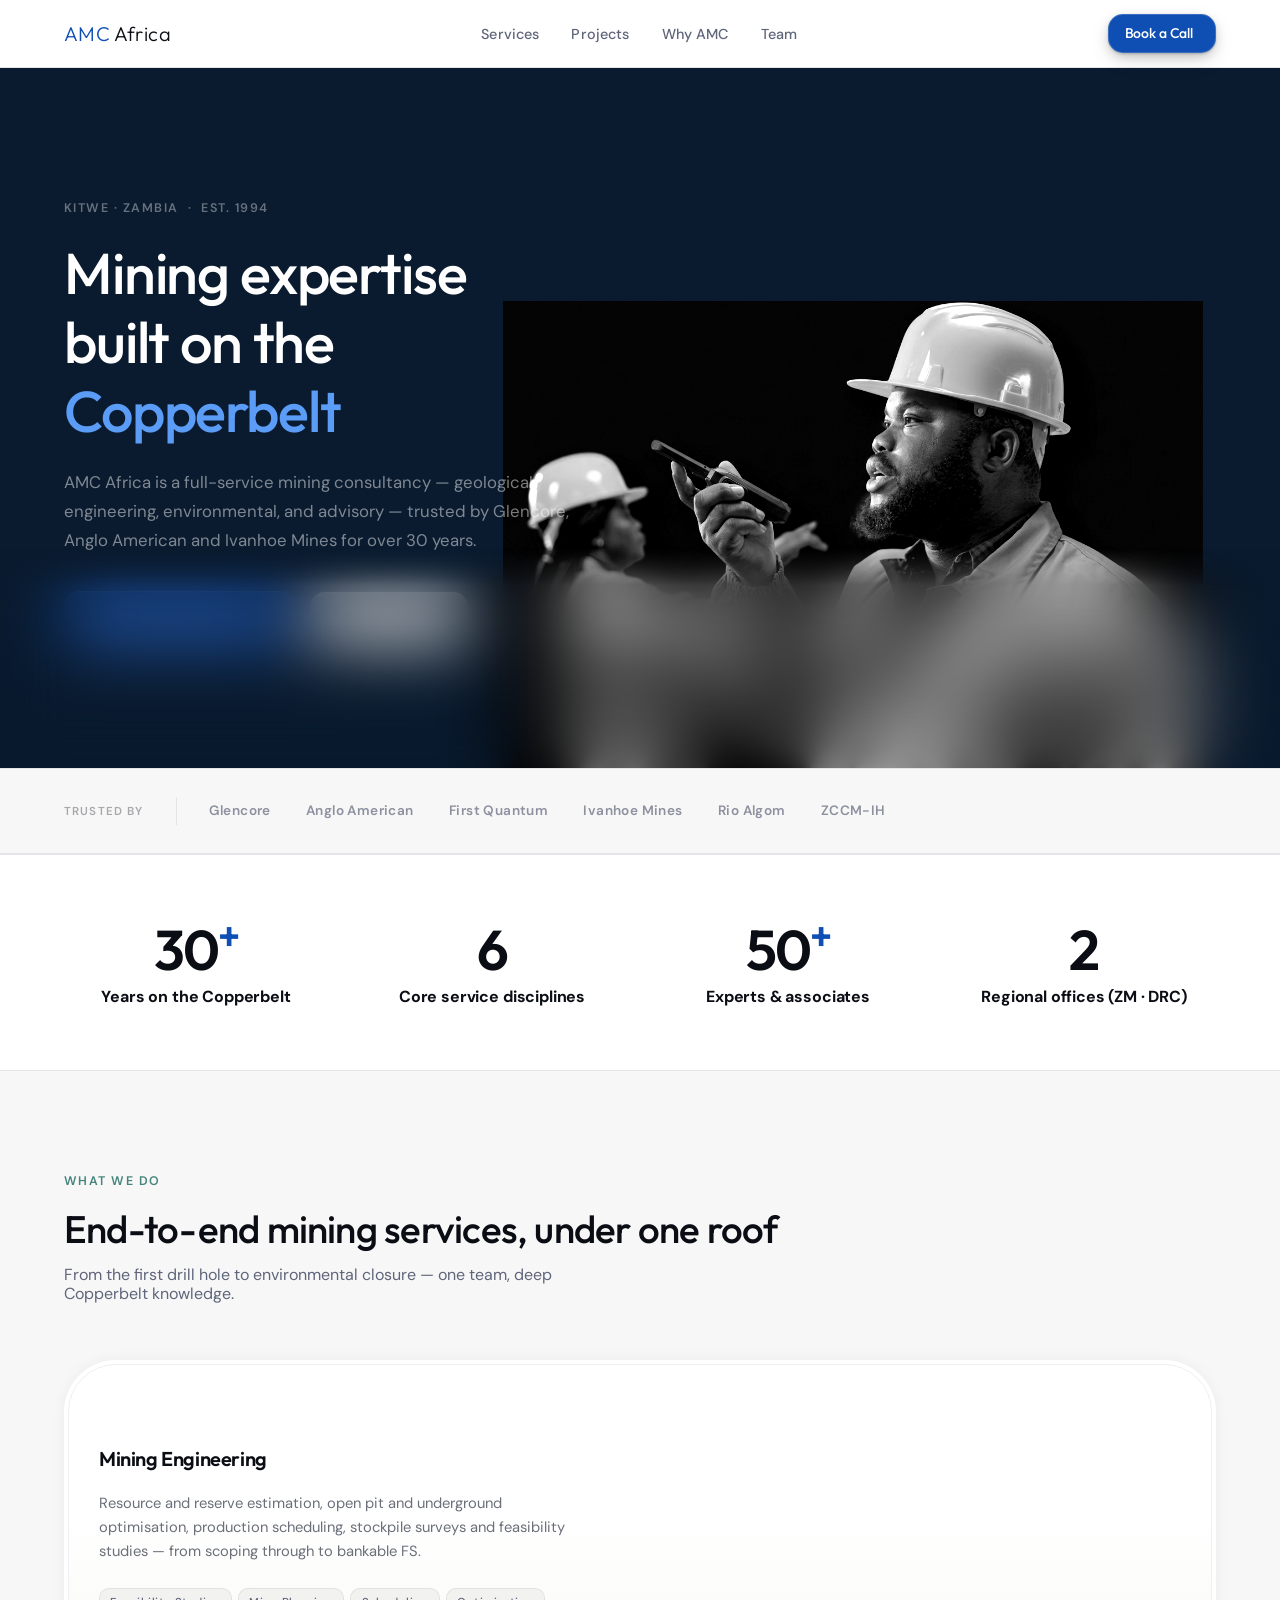
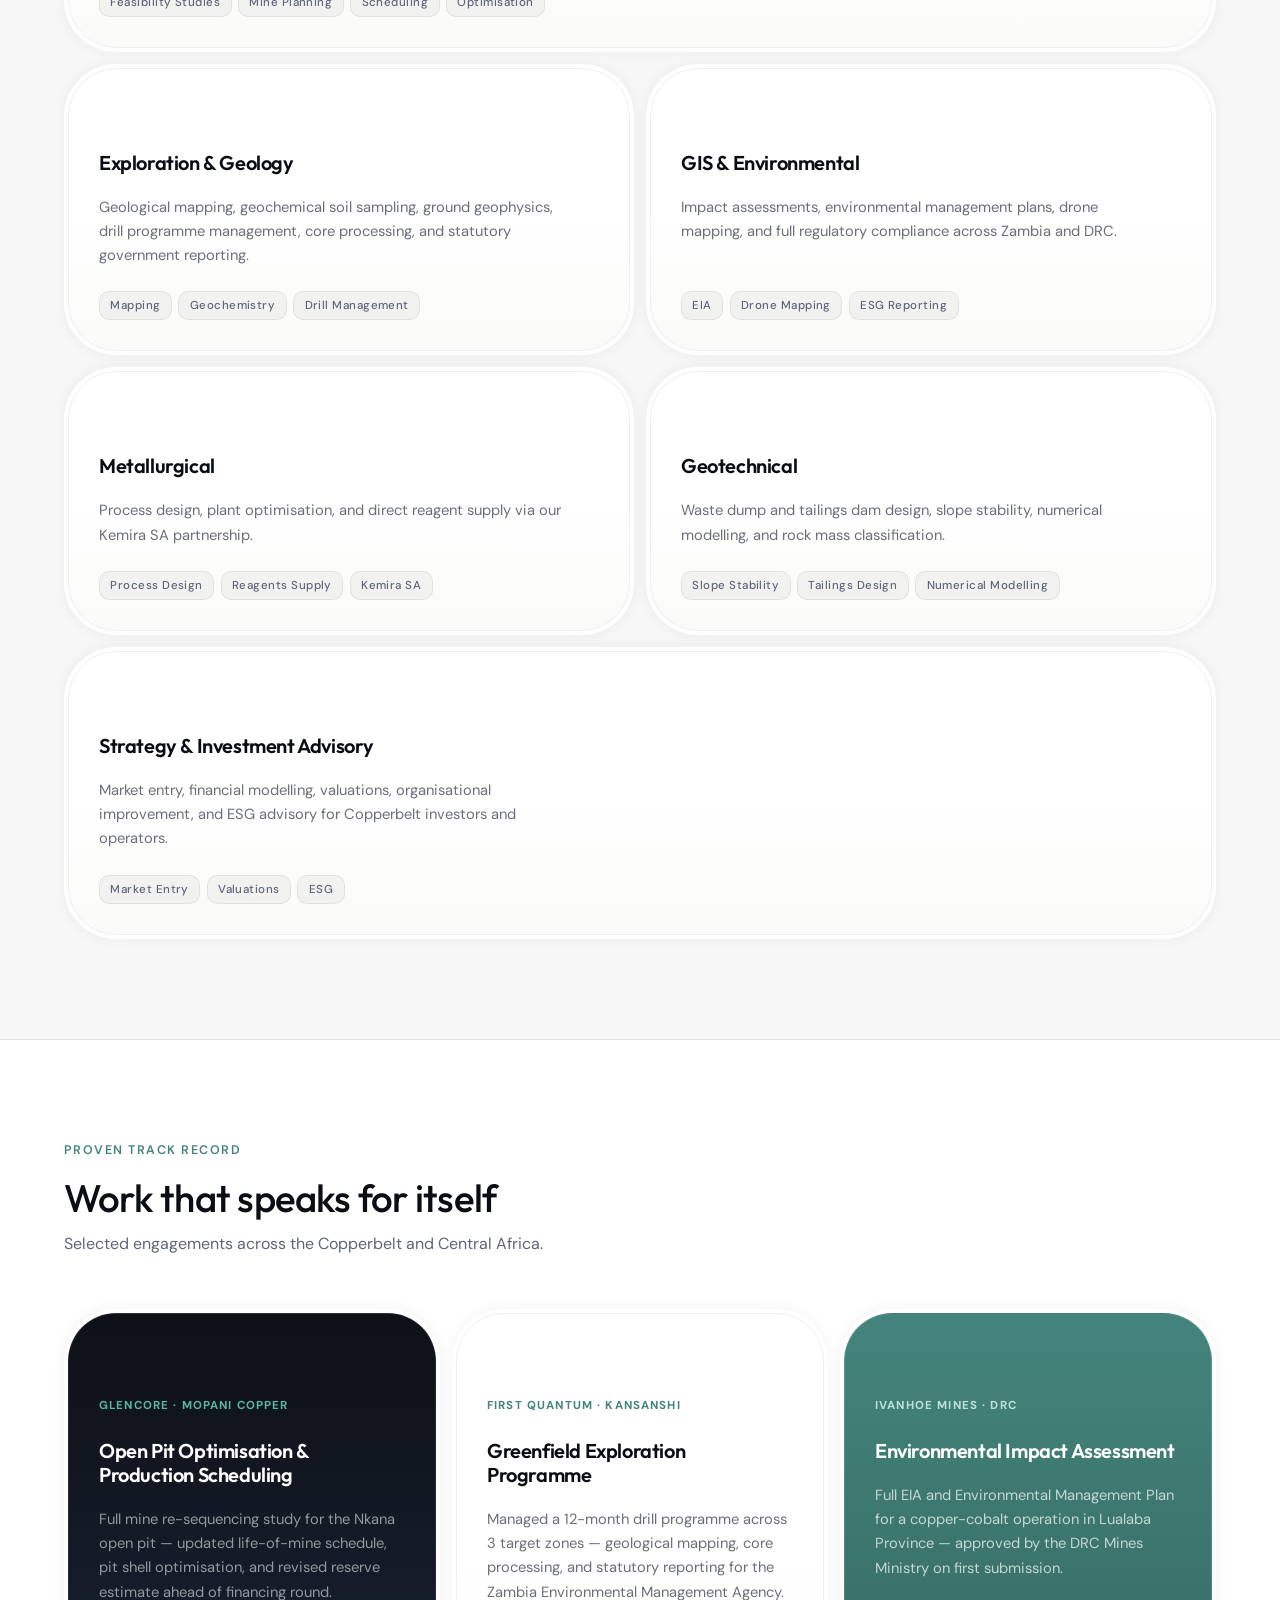
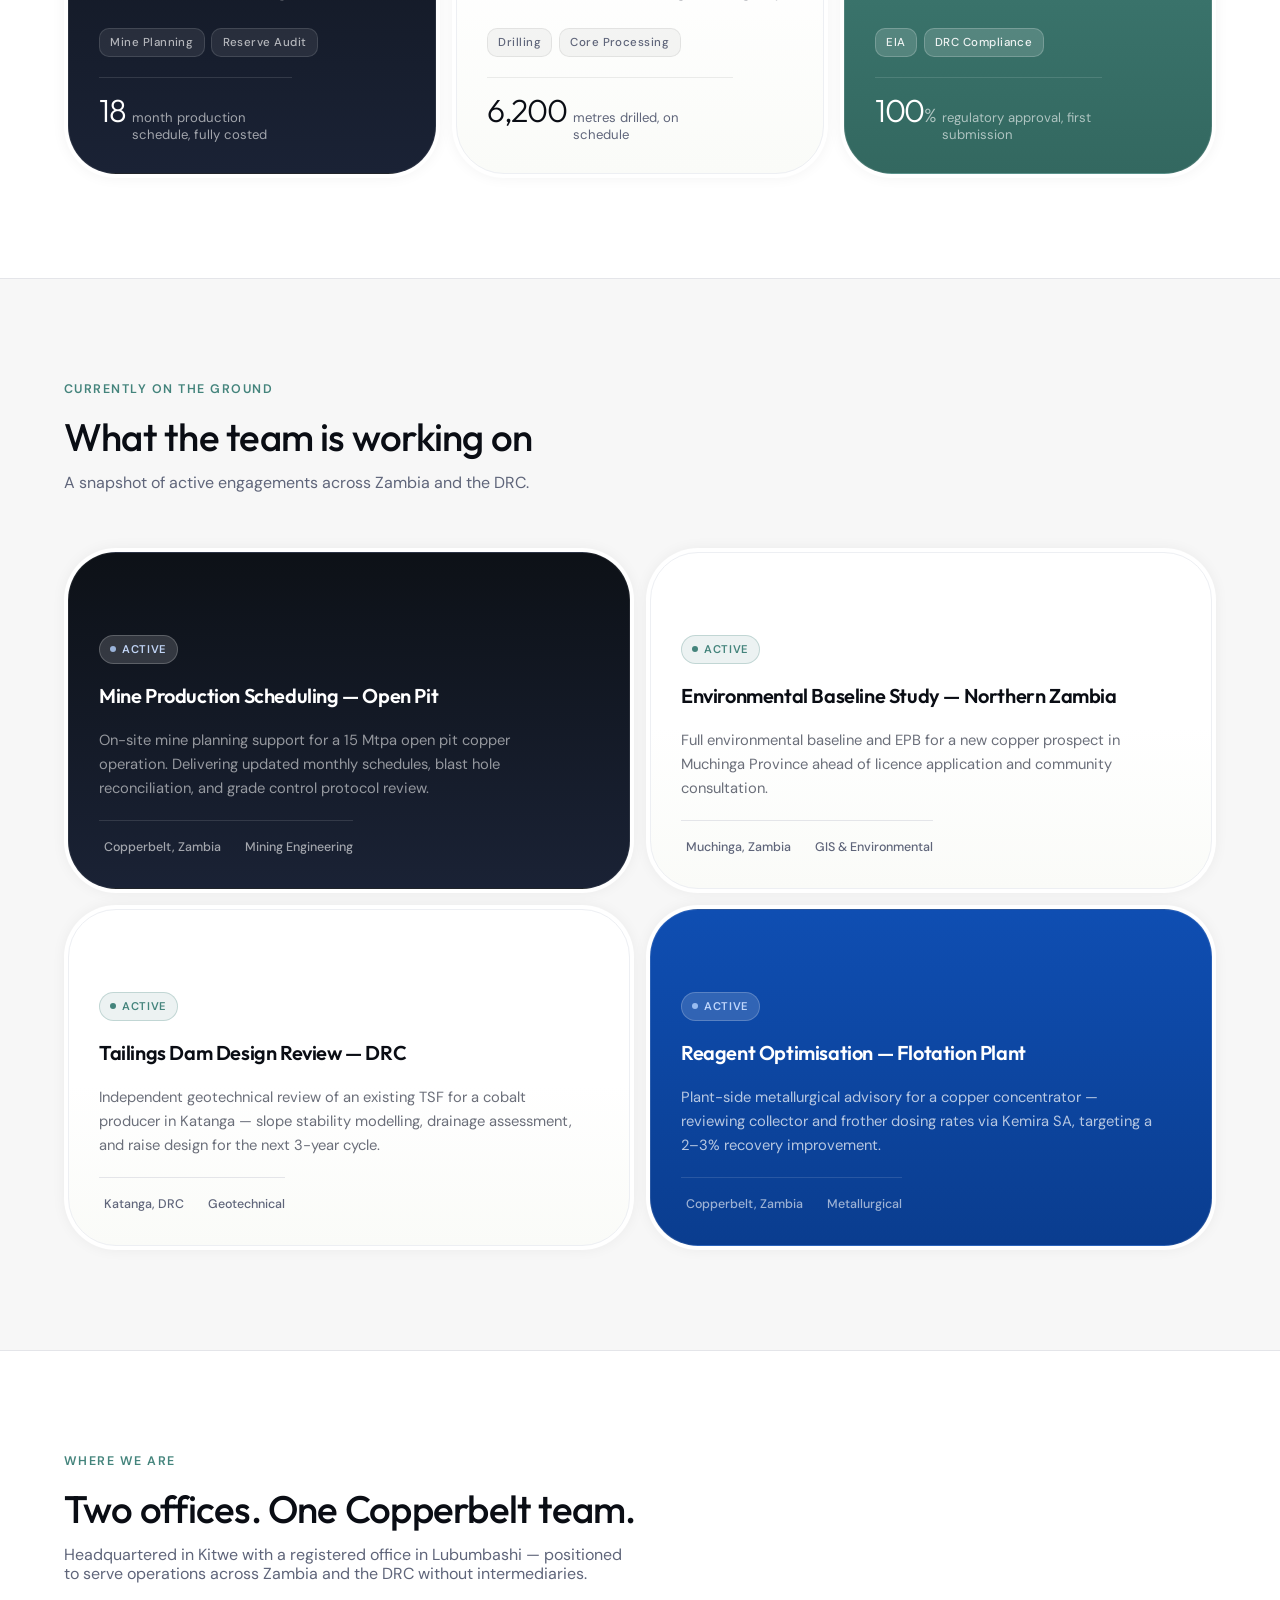
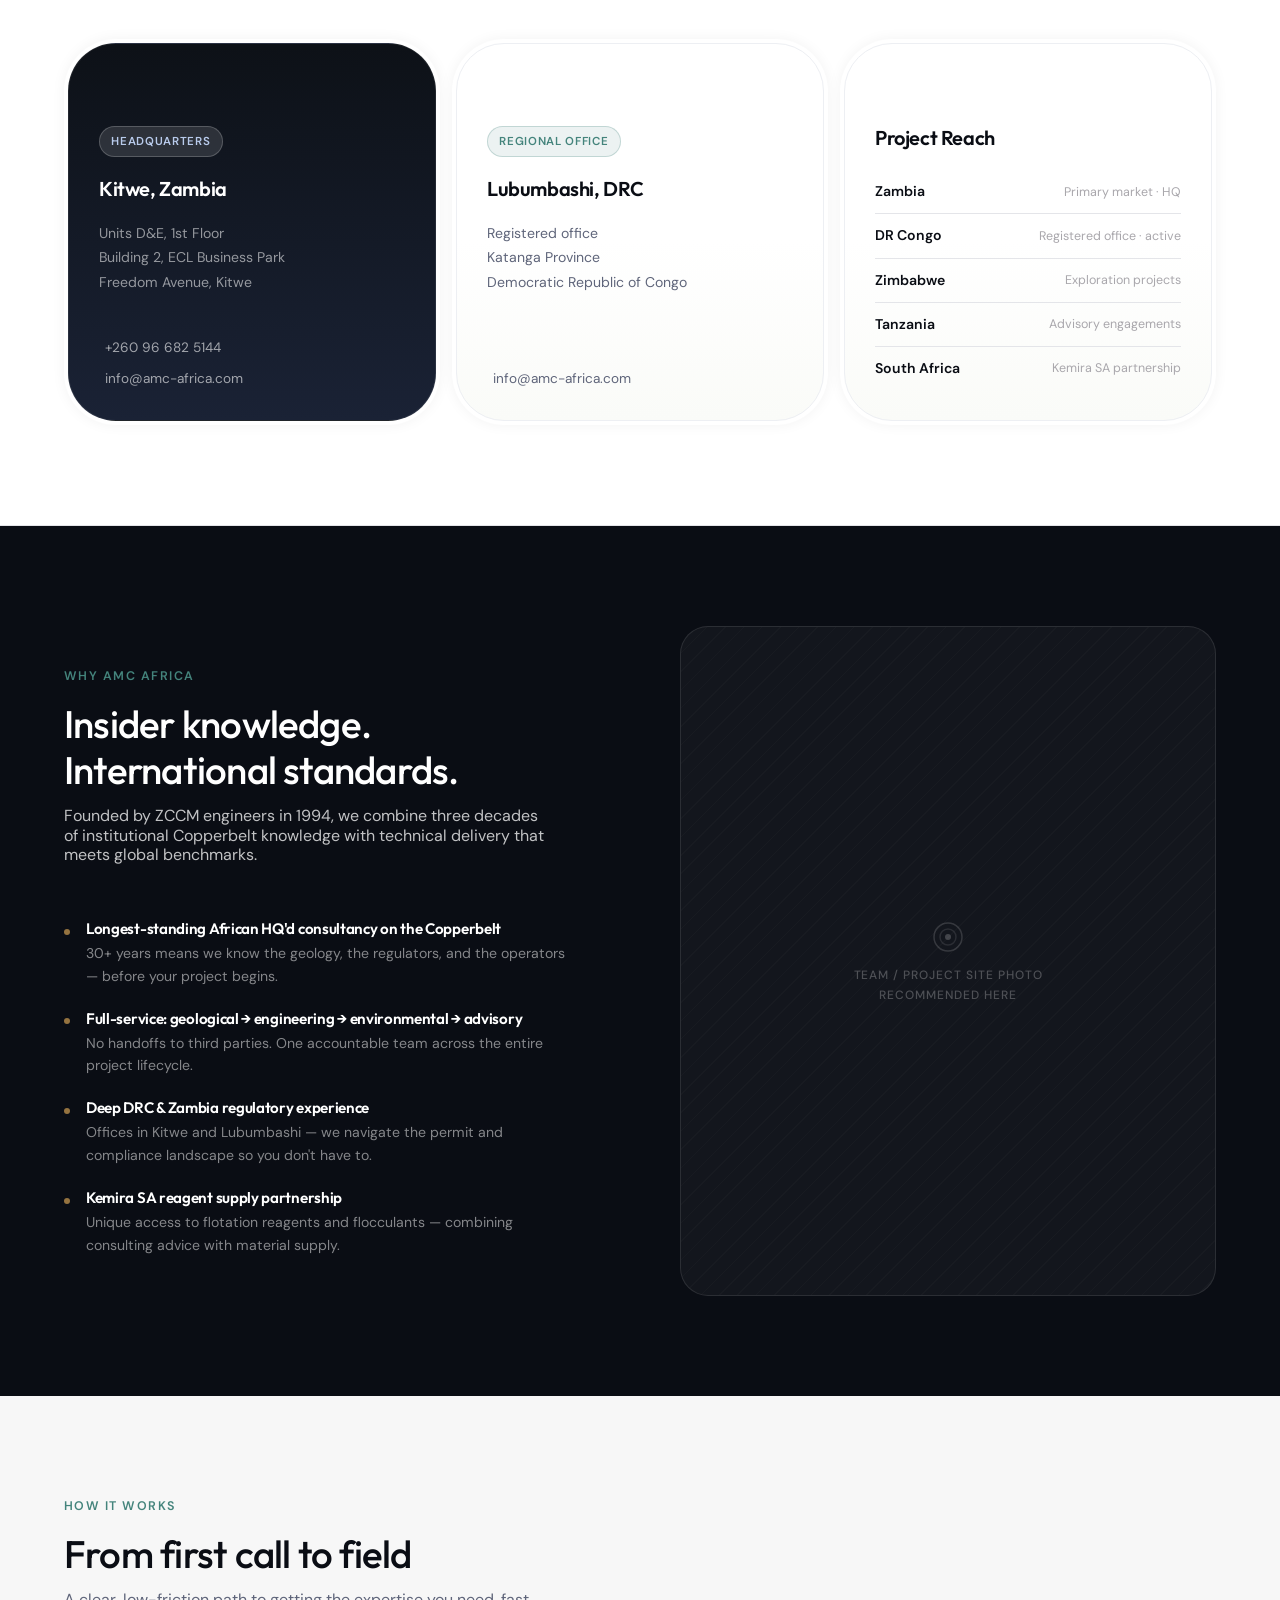
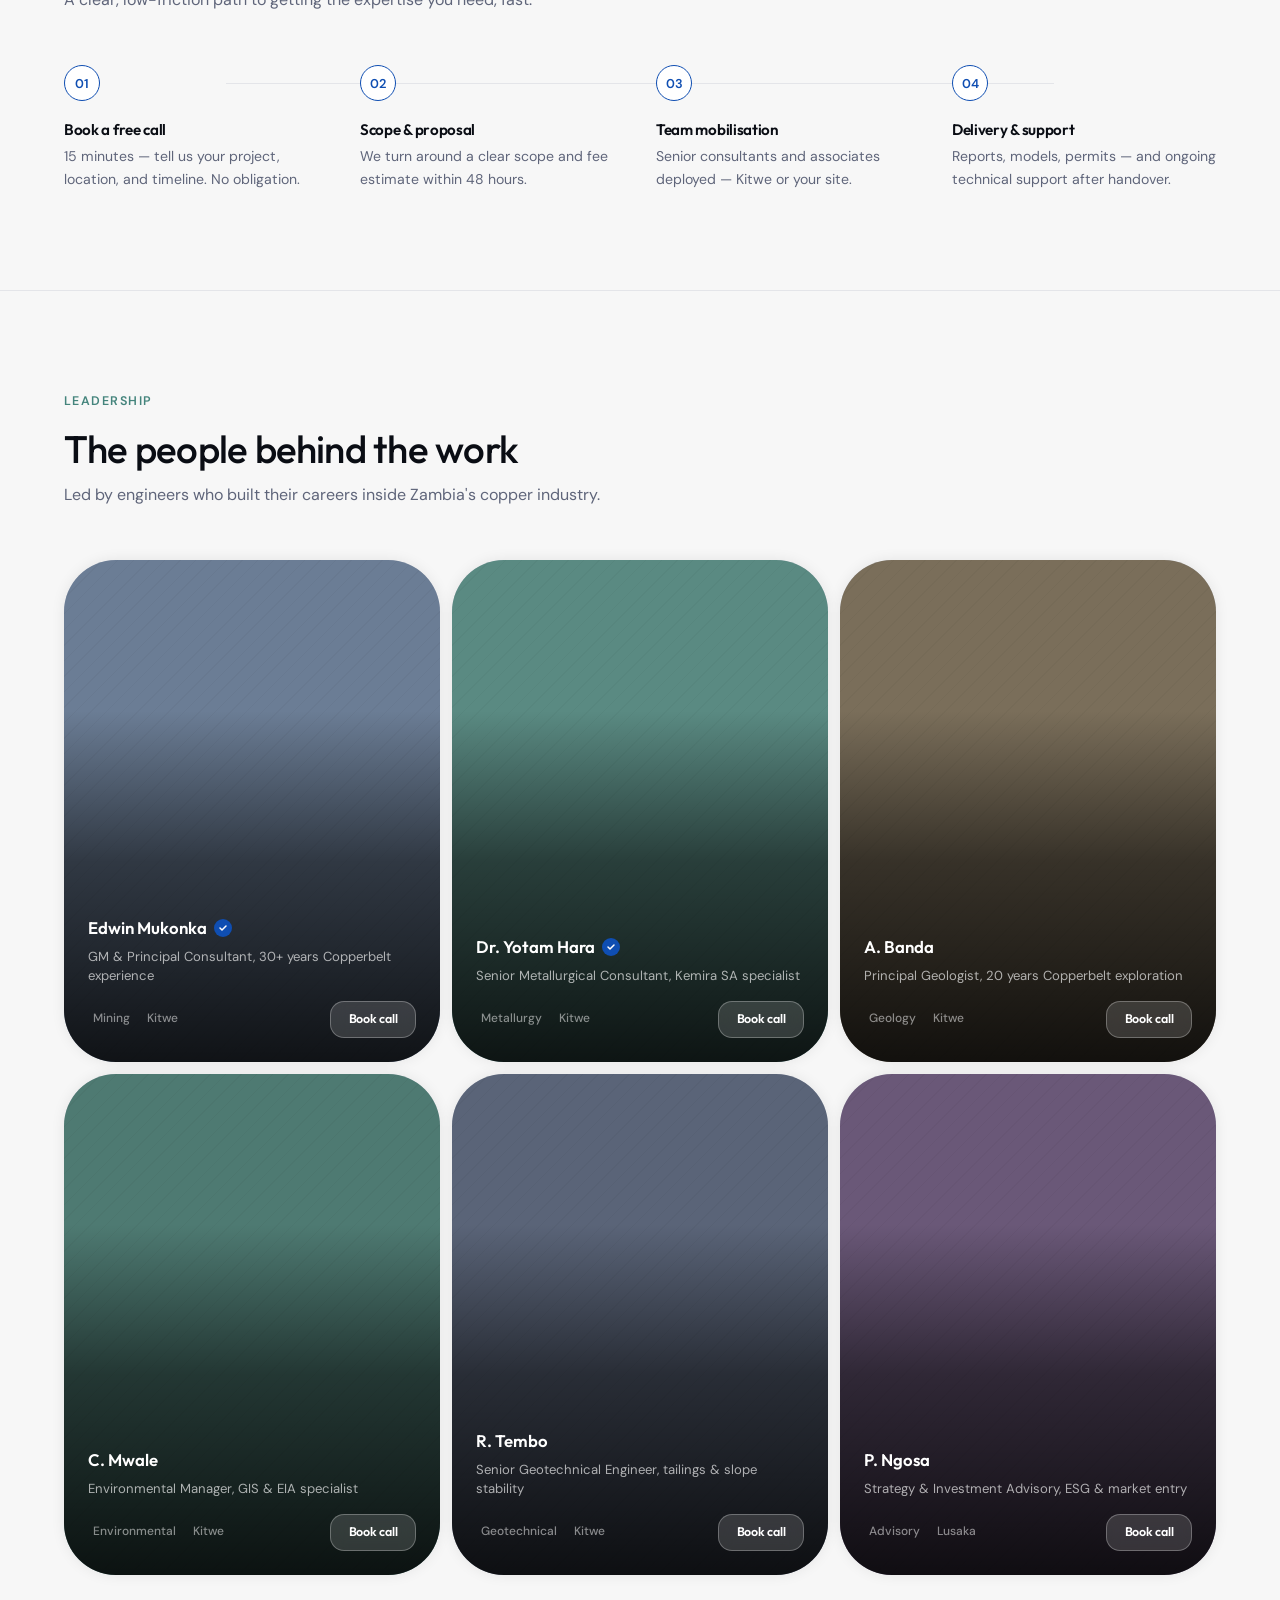
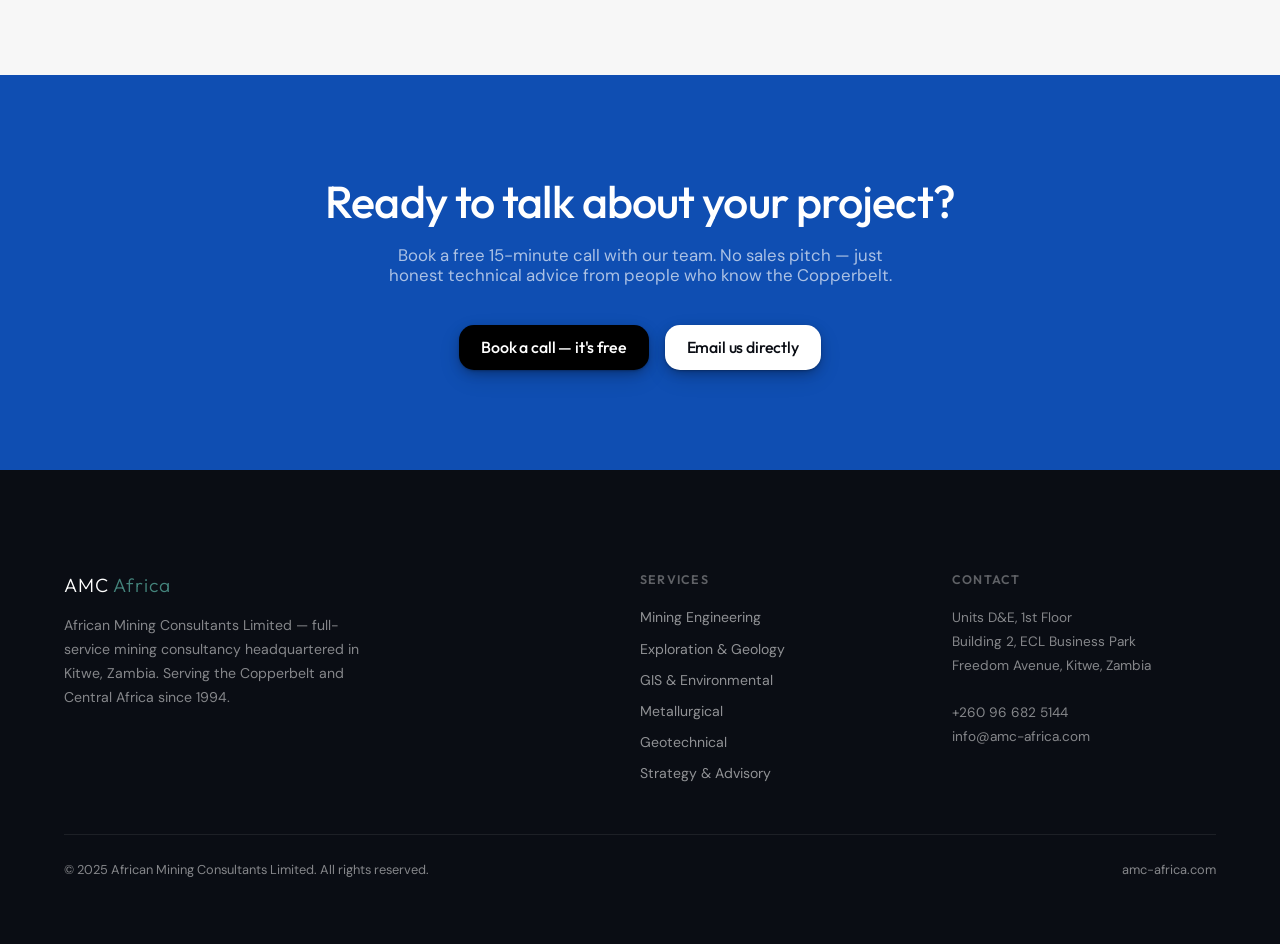
==== commit c1b982a1: "AMC hero — figure layout, gradual blur, engineer image, deep navy bg Co-Authored-By: Claude Sonnet 4" ====
--- a/clients/amc-africa/site/index.html
+++ b/clients/amc-africa/site/index.html
@@ -100,7 +100,7 @@
     .hero-section {
       position: relative;
       overflow: hidden;
-      background: var(--dark);
+      background: #0A1B2F;
       min-height: 700px;
     }
     .hero {
@@ -129,25 +129,72 @@
       position: absolute;
       bottom: 0;
       right: 6vw;
-      width: 42%;
-      max-width: 520px;
+      width: 700px;
+      height: 467px;
+      display: block;
+      overflow: var(--overflow-clip-fallback, clip);
+      background-image: url('assets/hero/hero-bg.png');
+      background-size: cover;
+      background-repeat: no-repeat;
+      background-position: center;
+      border-radius: 0;
       z-index: 1;
       pointer-events: none;
-    }
-    .hero-figure img {
-      display: block;
-      width: 100%;
-      height: auto;
       filter: grayscale(1) contrast(1.2);
     }
     .hero-figure::after {
       content: '';
       position: absolute;
       inset: 0;
-      background: var(--blue);
+      background: #5b9cf6;
       mix-blend-mode: color;
-      opacity: 0.72;
+      opacity: 0.68;
       pointer-events: none;
+    }
+
+    /* Gradual blur — bottom of hero, figure fades into background */
+    .hero-blur {
+      position: absolute;
+      bottom: 0;
+      left: 0;
+      right: 0;
+      height: 220px;
+      z-index: 3;
+      pointer-events: none;
+    }
+    .hero-blur > div {
+      position: absolute;
+      inset: 0;
+    }
+    .hero-blur > div:nth-child(1) {
+      backdrop-filter: blur(1px);
+      -webkit-mask-image: linear-gradient(to top, black 0%, transparent 16.67%);
+      mask-image: linear-gradient(to top, black 0%, transparent 16.67%);
+    }
+    .hero-blur > div:nth-child(2) {
+      backdrop-filter: blur(2px);
+      -webkit-mask-image: linear-gradient(to top, black 16.67%, transparent 33.33%);
+      mask-image: linear-gradient(to top, black 16.67%, transparent 33.33%);
+    }
+    .hero-blur > div:nth-child(3) {
+      backdrop-filter: blur(4px);
+      -webkit-mask-image: linear-gradient(to top, black 33.33%, transparent 50%);
+      mask-image: linear-gradient(to top, black 33.33%, transparent 50%);
+    }
+    .hero-blur > div:nth-child(4) {
+      backdrop-filter: blur(8px);
+      -webkit-mask-image: linear-gradient(to top, black 50%, transparent 66.67%);
+      mask-image: linear-gradient(to top, black 50%, transparent 66.67%);
+    }
+    .hero-blur > div:nth-child(5) {
+      backdrop-filter: blur(16px);
+      -webkit-mask-image: linear-gradient(to top, black 66.67%, transparent 83.33%);
+      mask-image: linear-gradient(to top, black 66.67%, transparent 83.33%);
+    }
+    .hero-blur > div:nth-child(6) {
+      backdrop-filter: blur(32px);
+      -webkit-mask-image: linear-gradient(to top, black 83.33%, transparent 100%);
+      mask-image: linear-gradient(to top, black 83.33%, transparent 100%);
     }
 
     /* ── TRUST BAR ── */
@@ -496,14 +543,22 @@
     @media (max-width: 900px) {
       .why-inner { grid-template-columns: 1fr; gap: 2.5rem; }
       .hero-section { min-height: unset; }
-      .hero { padding-bottom: 0; }
+      .hero { padding-bottom: calc(100vw * 467 / 700); }
       .hero-figure {
-        position: relative;
-        bottom: auto;
+        position: absolute;
+        bottom: 0;
+        left: 0;
         right: auto;
-        width: 72%;
-        max-width: 340px;
-        margin: 32px auto 0;
+        width: 100%;
+        height: auto;
+        aspect-ratio: 700 / 467;
+        display: block;
+        overflow: var(--overflow-clip-fallback, clip);
+        background-image: url('assets/hero/hero-bg.png');
+        background-size: cover;
+        background-repeat: no-repeat;
+        background-position: center;
+        border-radius: 0;
       }
       .why-visual { aspect-ratio: 16/9; }
       .stats-inner { grid-template-columns: repeat(2, 1fr); gap: 1.5rem; }
@@ -574,8 +629,14 @@
       </div>
     </div>
   </div>
-  <div class="hero-figure">
-    <img src="assets/hero/hero-bg.png" alt="AMC Africa engineer" />
+  <div class="hero-figure"></div>
+  <div class="hero-blur">
+    <div></div>
+    <div></div>
+    <div></div>
+    <div></div>
+    <div></div>
+    <div></div>
   </div>
 </section>
 
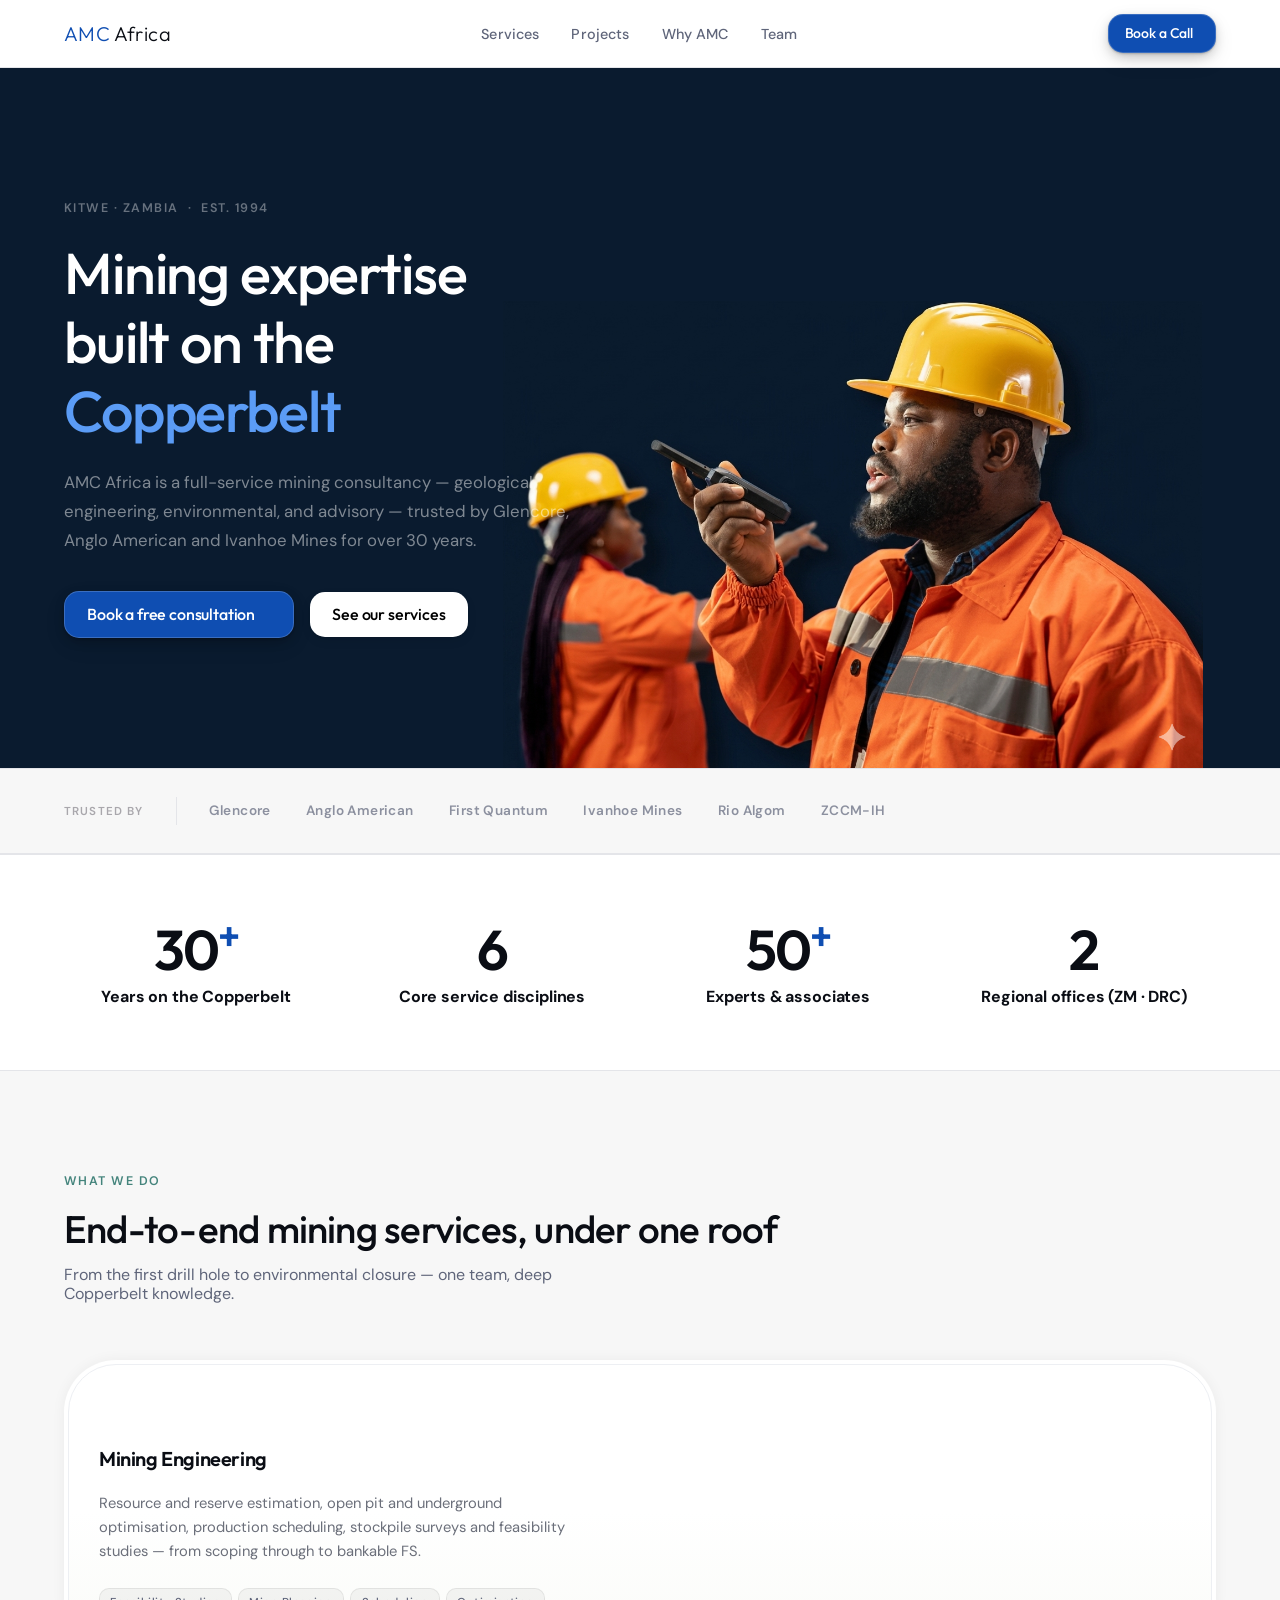
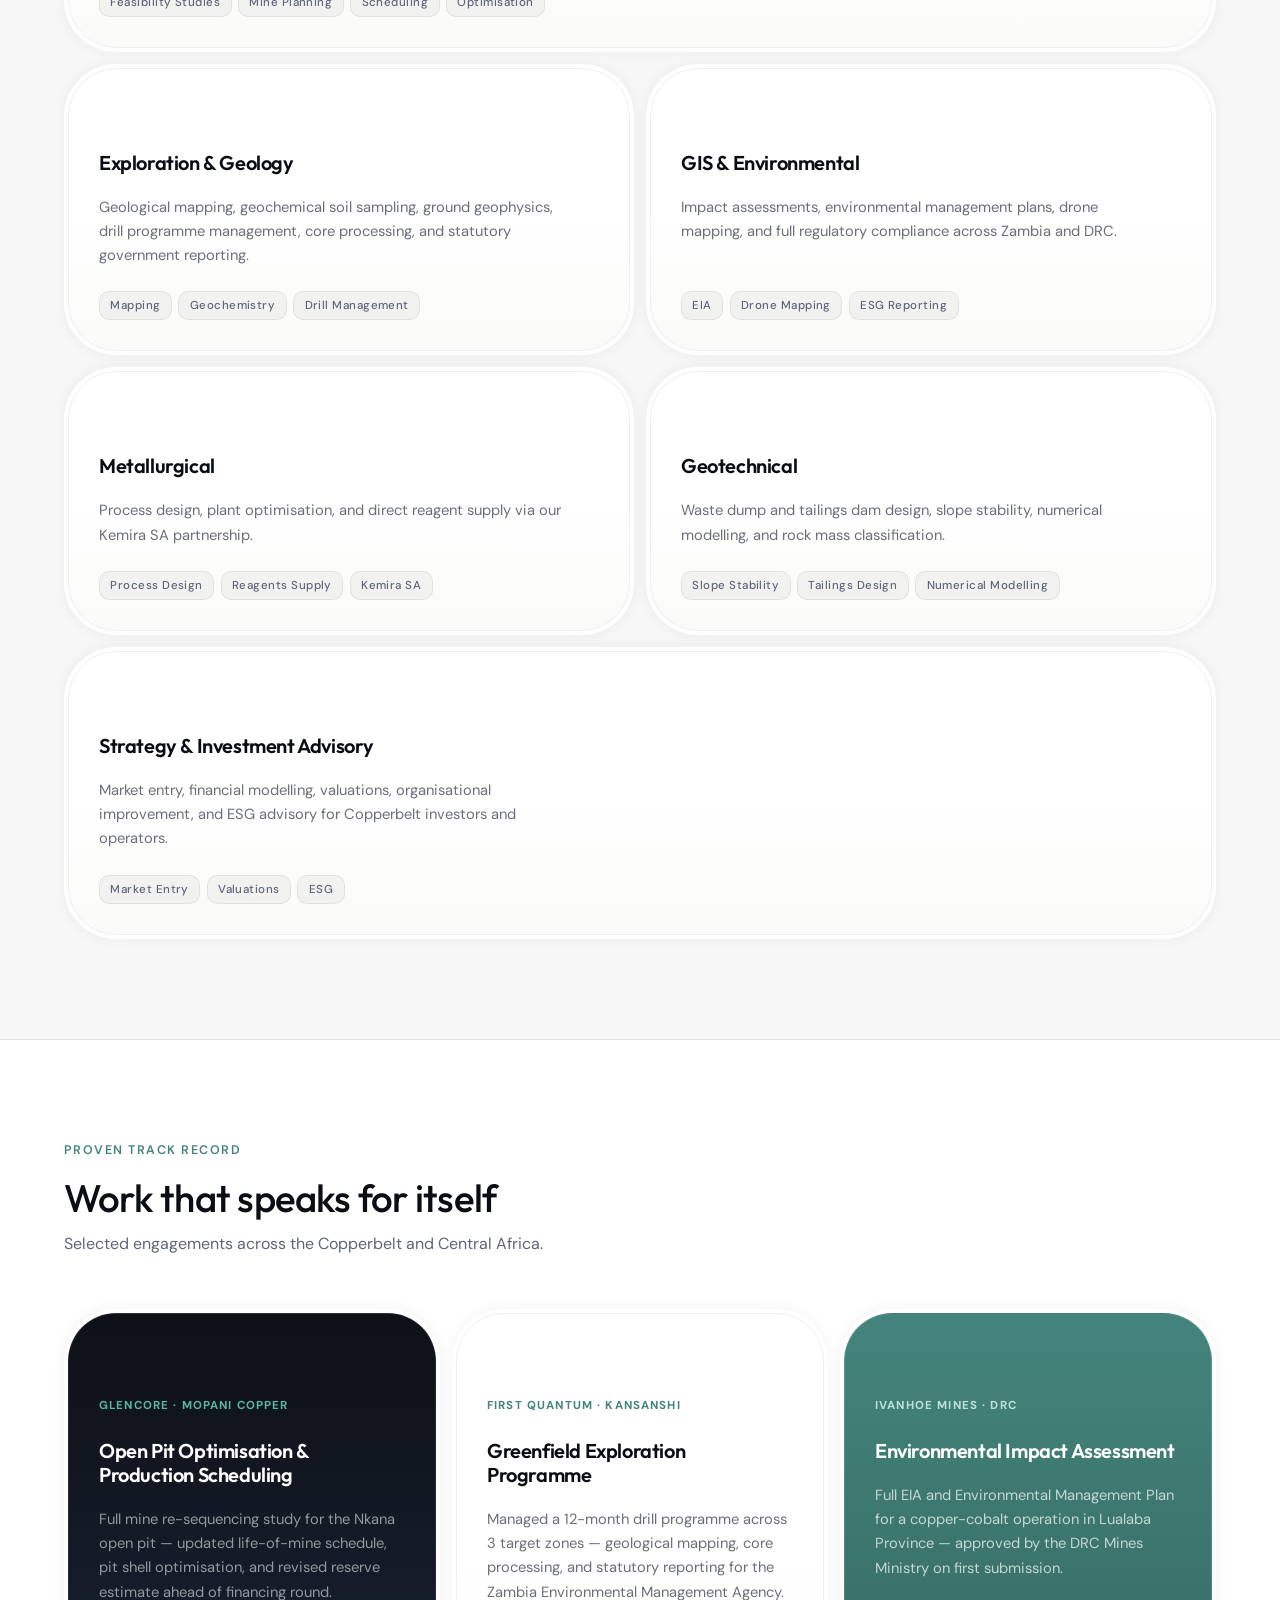
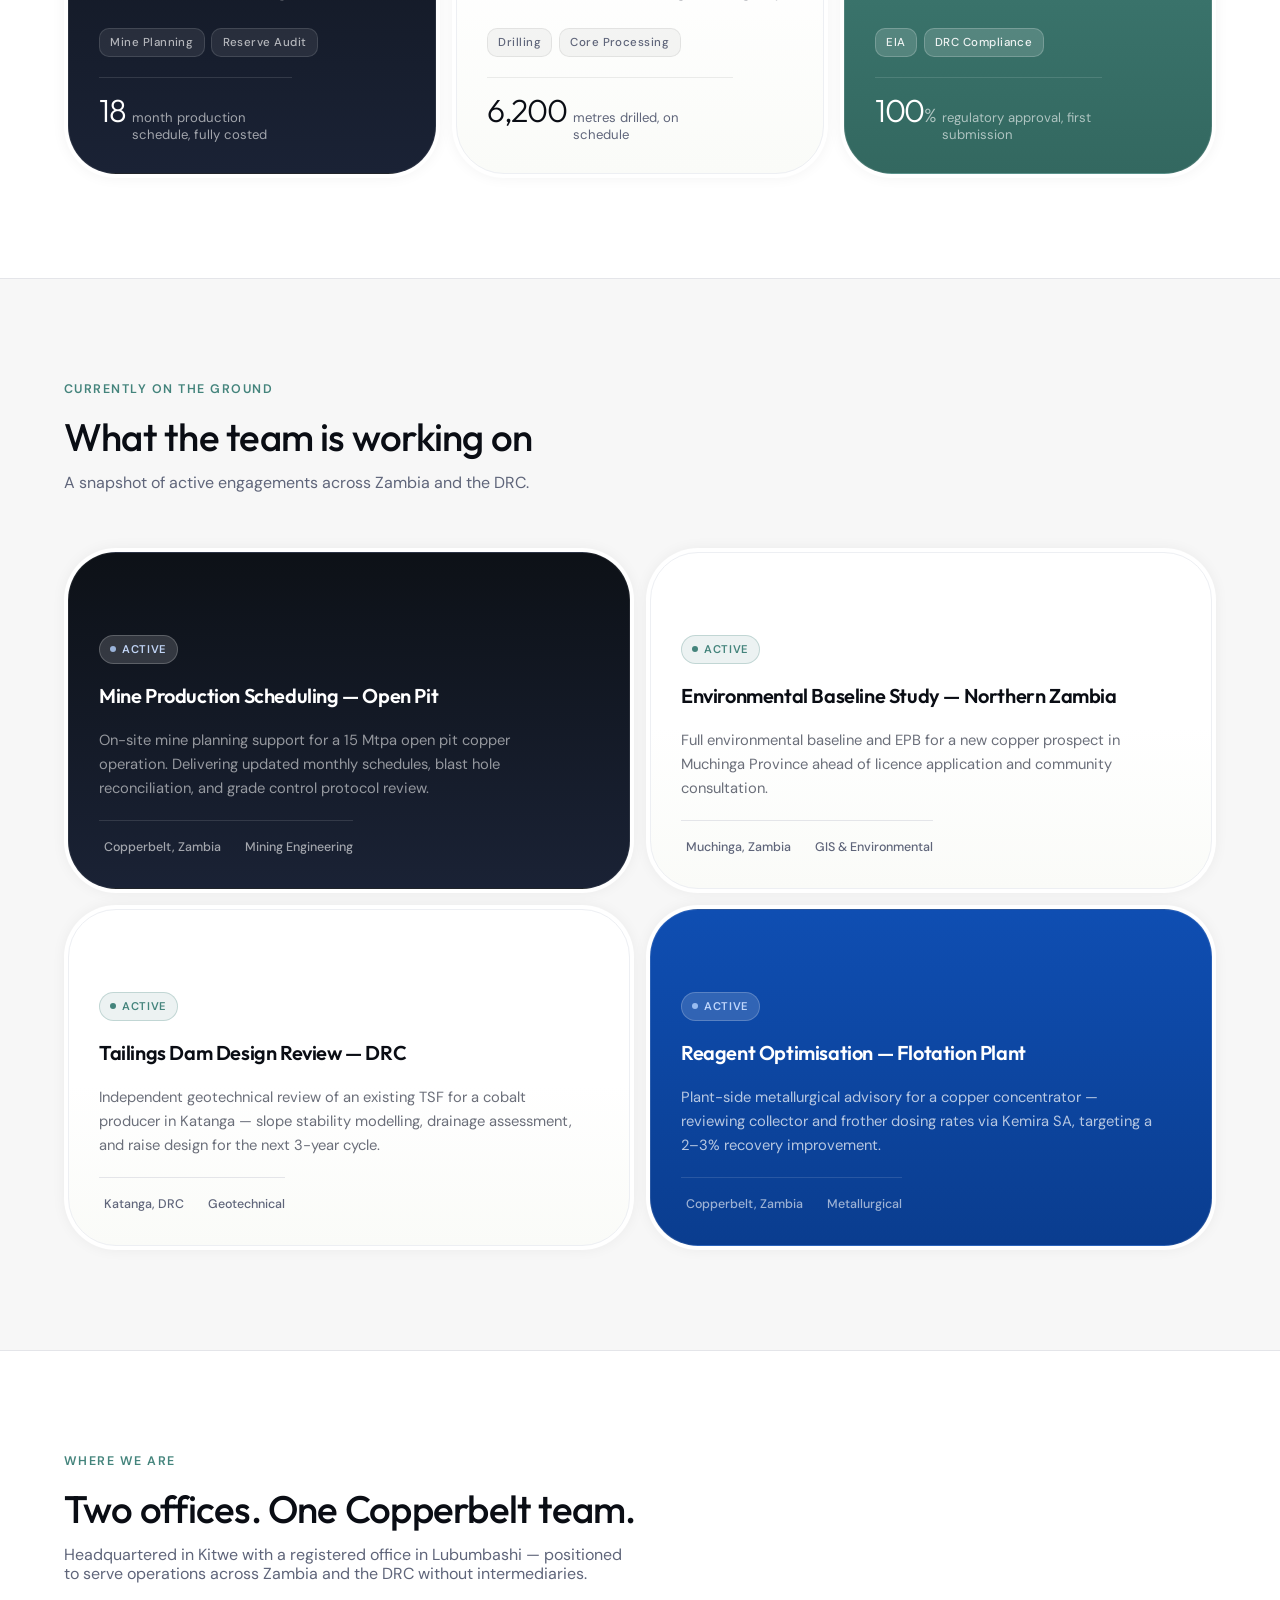
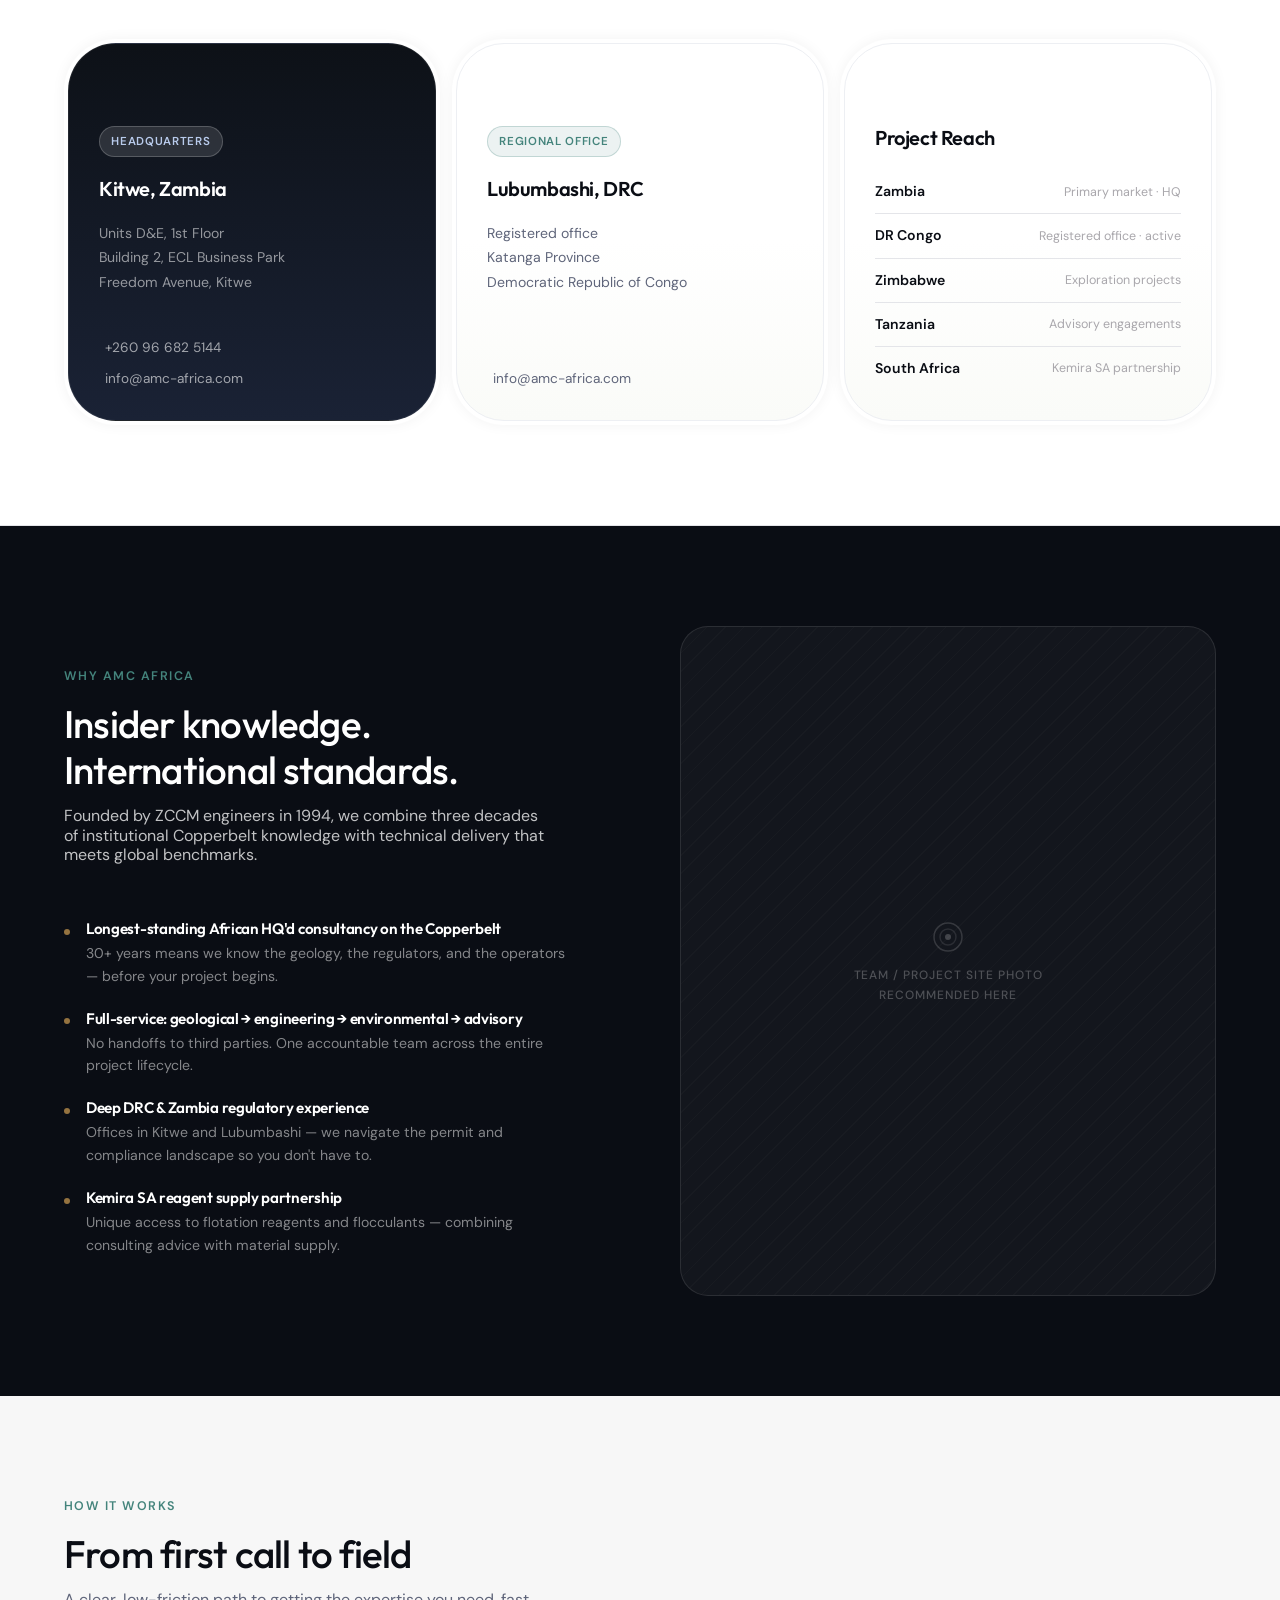
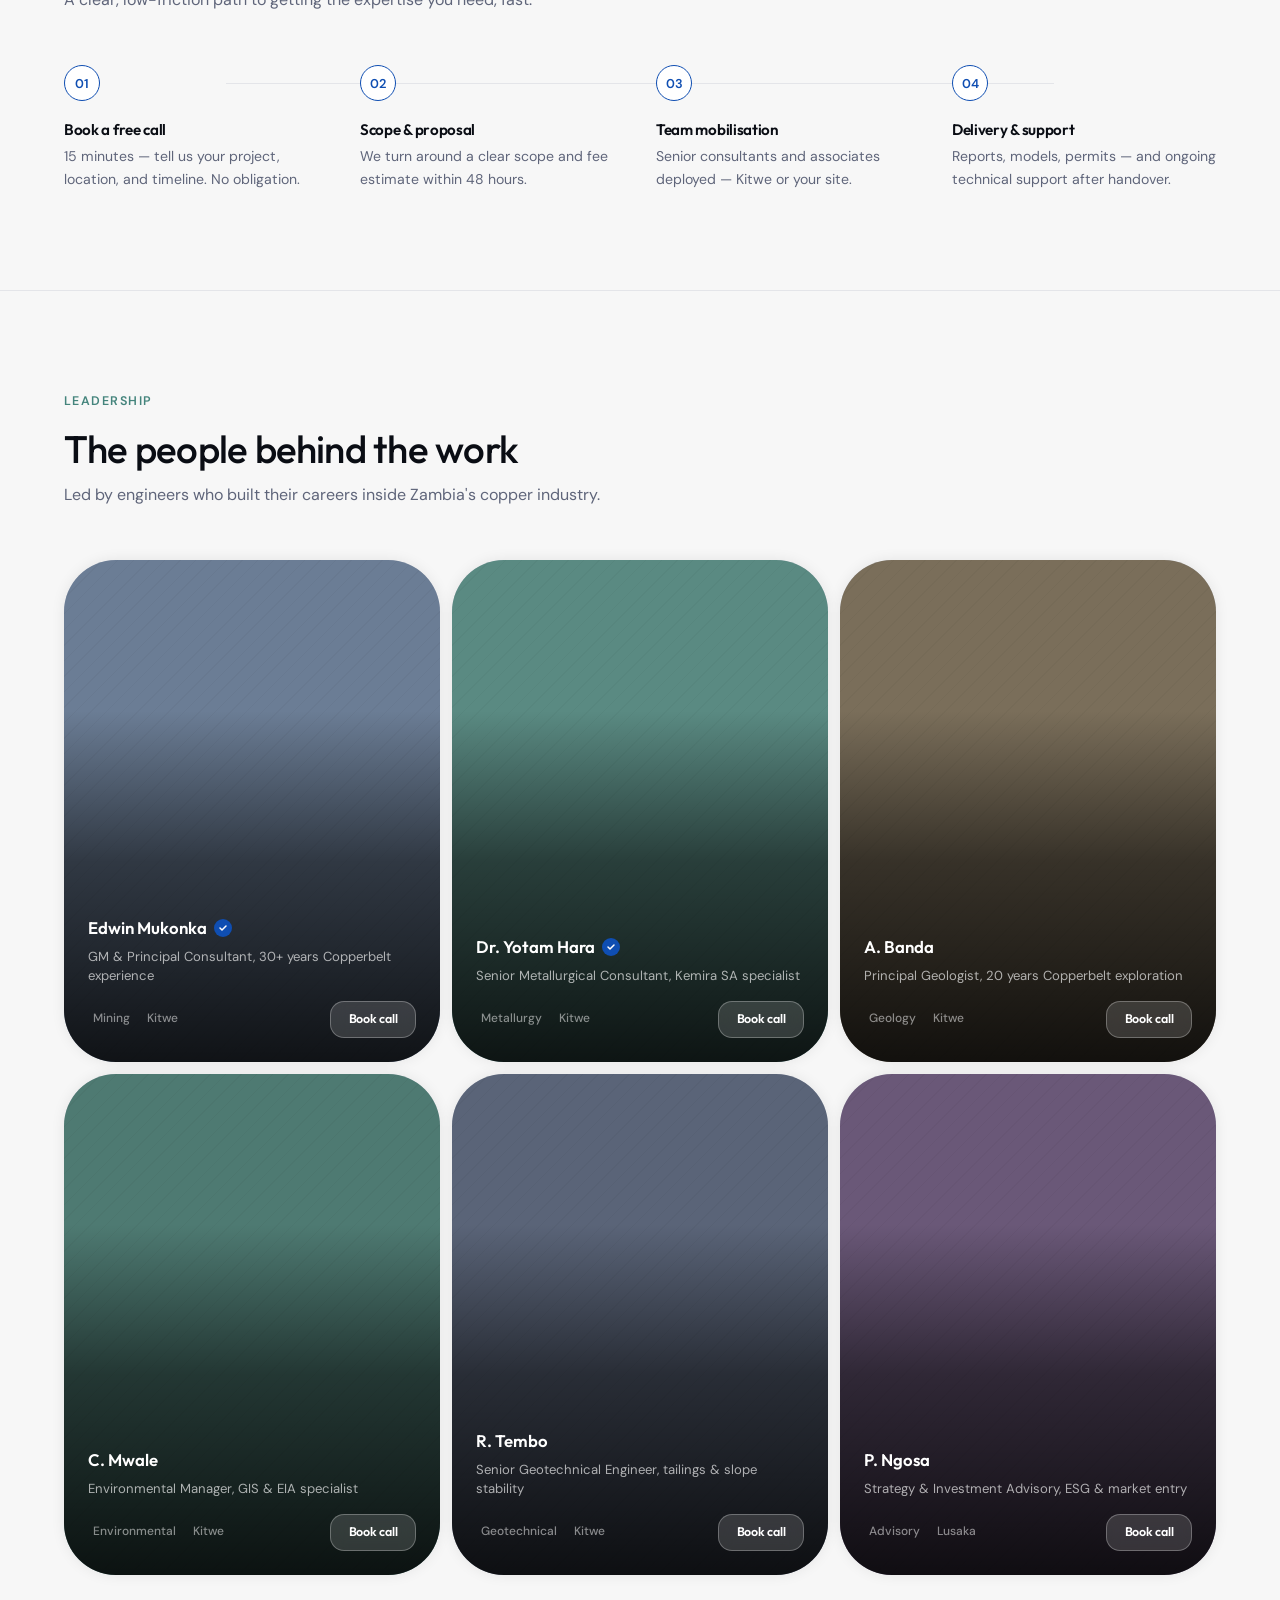
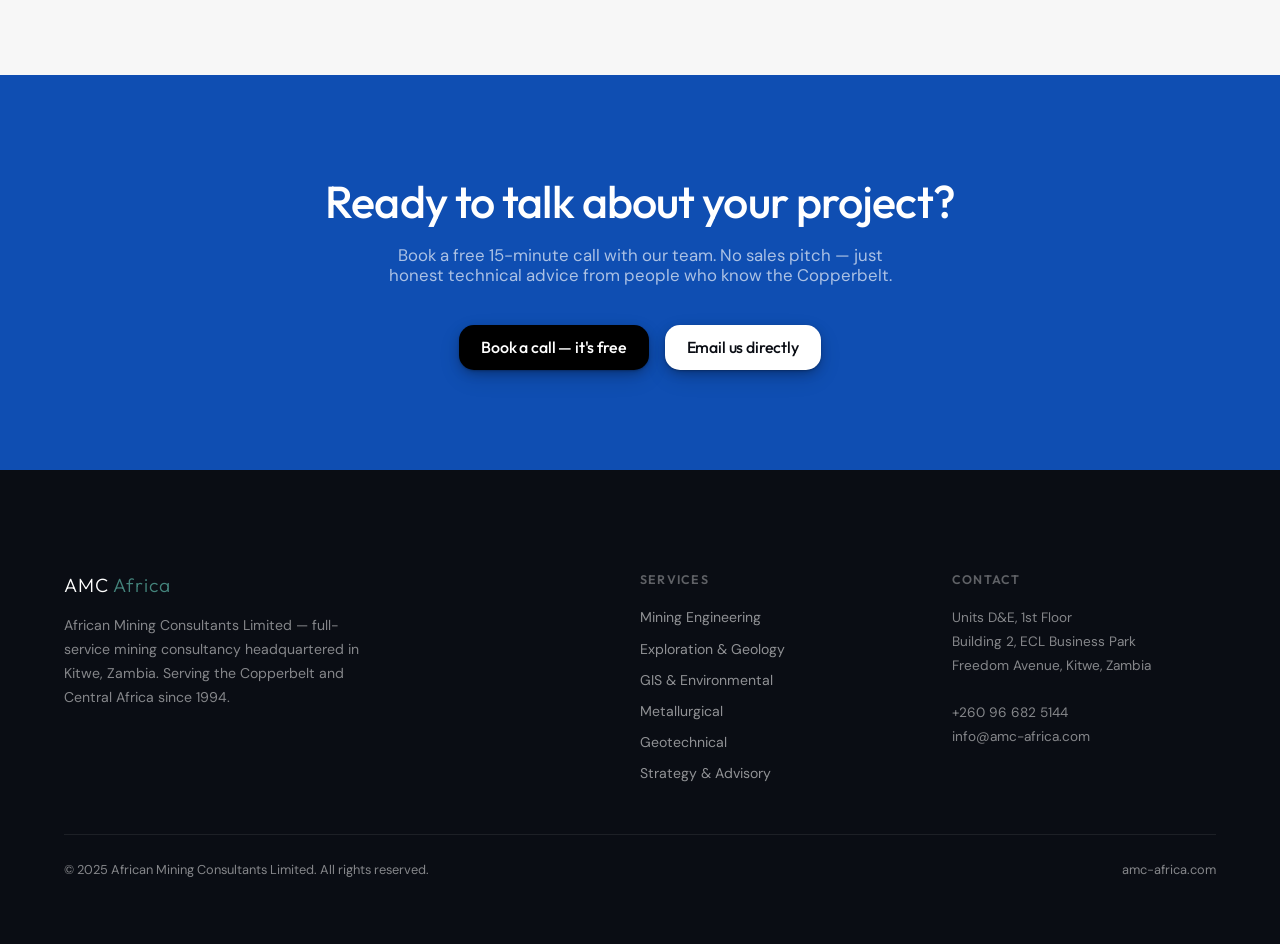
==== commit b368bae1: "Remove hero figure filter/overlay and gradual blur Co-Authored-By: Claude Sonnet 4.6 <noreply@anthro" ====
--- a/clients/amc-africa/site/index.html
+++ b/clients/amc-africa/site/index.html
@@ -140,61 +140,6 @@
       border-radius: 0;
       z-index: 1;
       pointer-events: none;
-      filter: grayscale(1) contrast(1.2);
-    }
-    .hero-figure::after {
-      content: '';
-      position: absolute;
-      inset: 0;
-      background: #5b9cf6;
-      mix-blend-mode: color;
-      opacity: 0.68;
-      pointer-events: none;
-    }
-
-    /* Gradual blur — bottom of hero, figure fades into background */
-    .hero-blur {
-      position: absolute;
-      bottom: 0;
-      left: 0;
-      right: 0;
-      height: 220px;
-      z-index: 3;
-      pointer-events: none;
-    }
-    .hero-blur > div {
-      position: absolute;
-      inset: 0;
-    }
-    .hero-blur > div:nth-child(1) {
-      backdrop-filter: blur(1px);
-      -webkit-mask-image: linear-gradient(to top, black 0%, transparent 16.67%);
-      mask-image: linear-gradient(to top, black 0%, transparent 16.67%);
-    }
-    .hero-blur > div:nth-child(2) {
-      backdrop-filter: blur(2px);
-      -webkit-mask-image: linear-gradient(to top, black 16.67%, transparent 33.33%);
-      mask-image: linear-gradient(to top, black 16.67%, transparent 33.33%);
-    }
-    .hero-blur > div:nth-child(3) {
-      backdrop-filter: blur(4px);
-      -webkit-mask-image: linear-gradient(to top, black 33.33%, transparent 50%);
-      mask-image: linear-gradient(to top, black 33.33%, transparent 50%);
-    }
-    .hero-blur > div:nth-child(4) {
-      backdrop-filter: blur(8px);
-      -webkit-mask-image: linear-gradient(to top, black 50%, transparent 66.67%);
-      mask-image: linear-gradient(to top, black 50%, transparent 66.67%);
-    }
-    .hero-blur > div:nth-child(5) {
-      backdrop-filter: blur(16px);
-      -webkit-mask-image: linear-gradient(to top, black 66.67%, transparent 83.33%);
-      mask-image: linear-gradient(to top, black 66.67%, transparent 83.33%);
-    }
-    .hero-blur > div:nth-child(6) {
-      backdrop-filter: blur(32px);
-      -webkit-mask-image: linear-gradient(to top, black 83.33%, transparent 100%);
-      mask-image: linear-gradient(to top, black 83.33%, transparent 100%);
     }
 
     /* ── TRUST BAR ── */
@@ -630,14 +575,6 @@
     </div>
   </div>
   <div class="hero-figure"></div>
-  <div class="hero-blur">
-    <div></div>
-    <div></div>
-    <div></div>
-    <div></div>
-    <div></div>
-    <div></div>
-  </div>
 </section>
 
 <!-- TRUST BAR -->
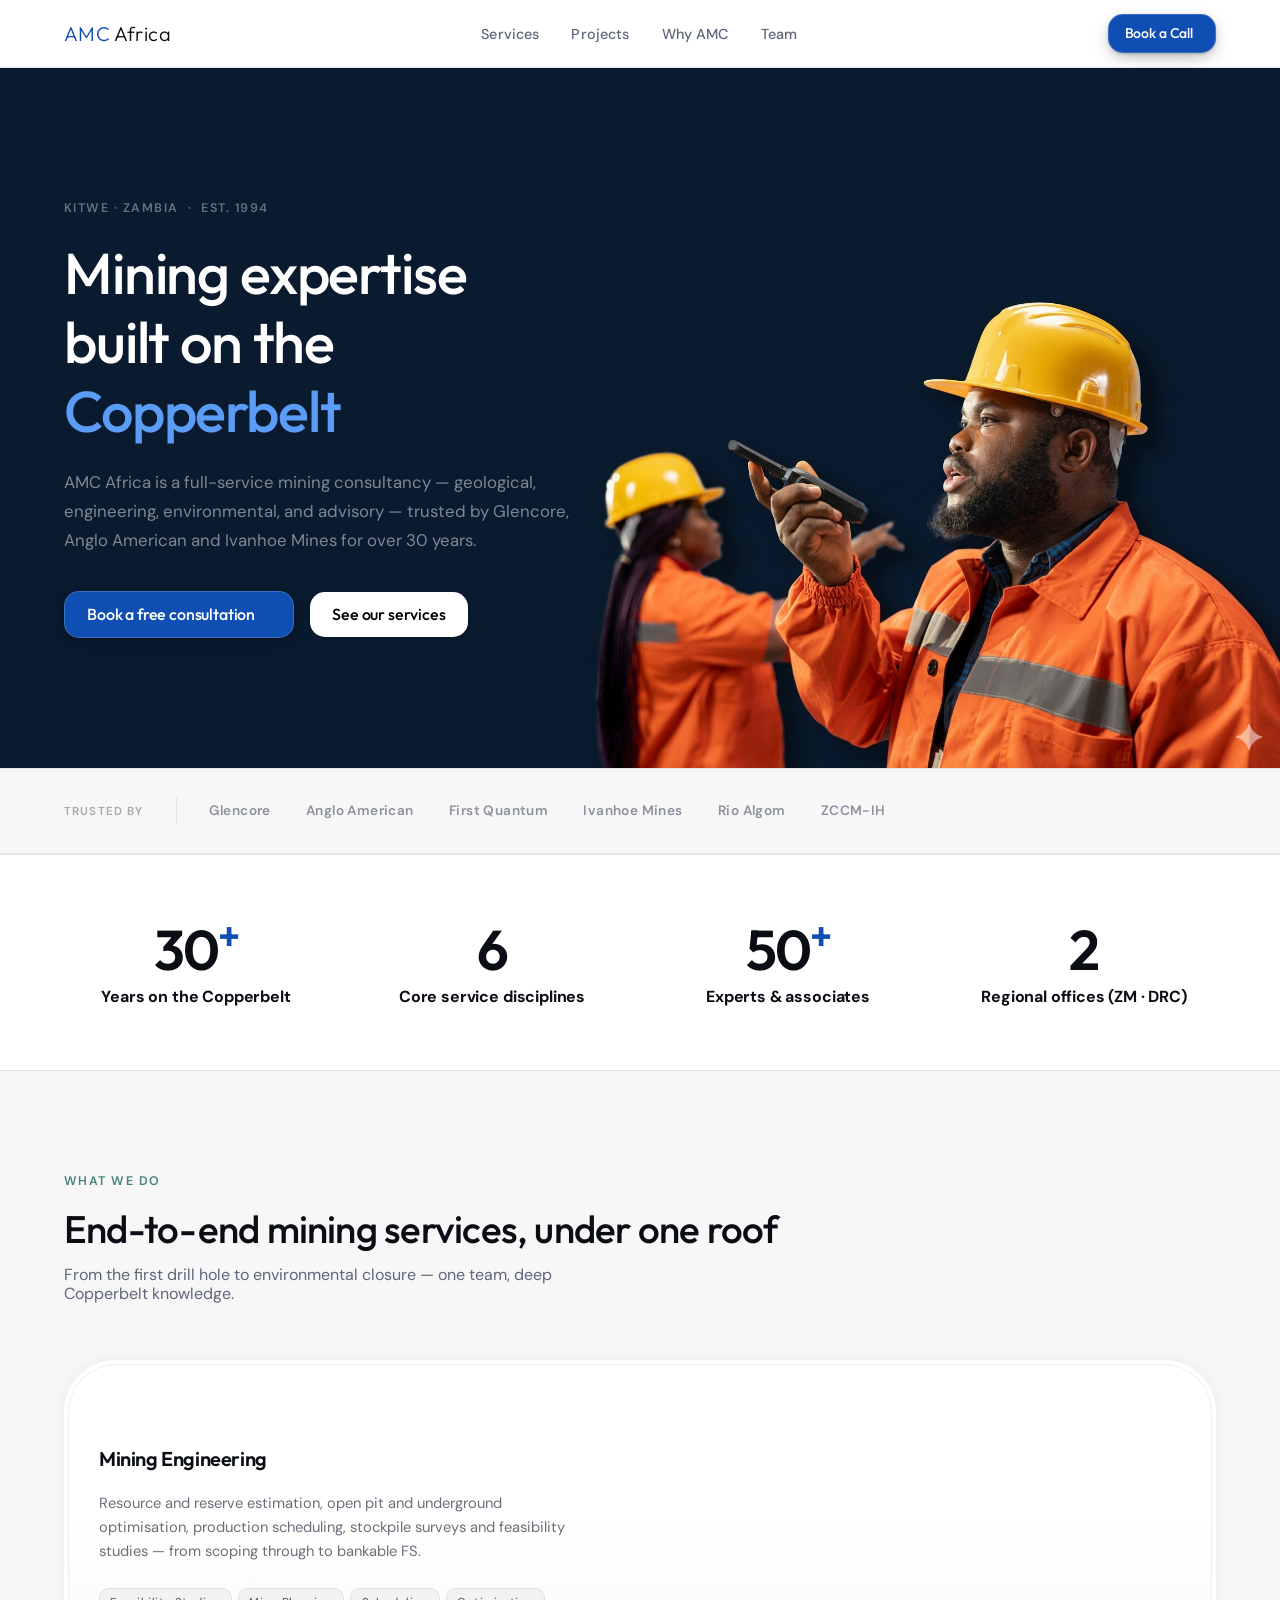
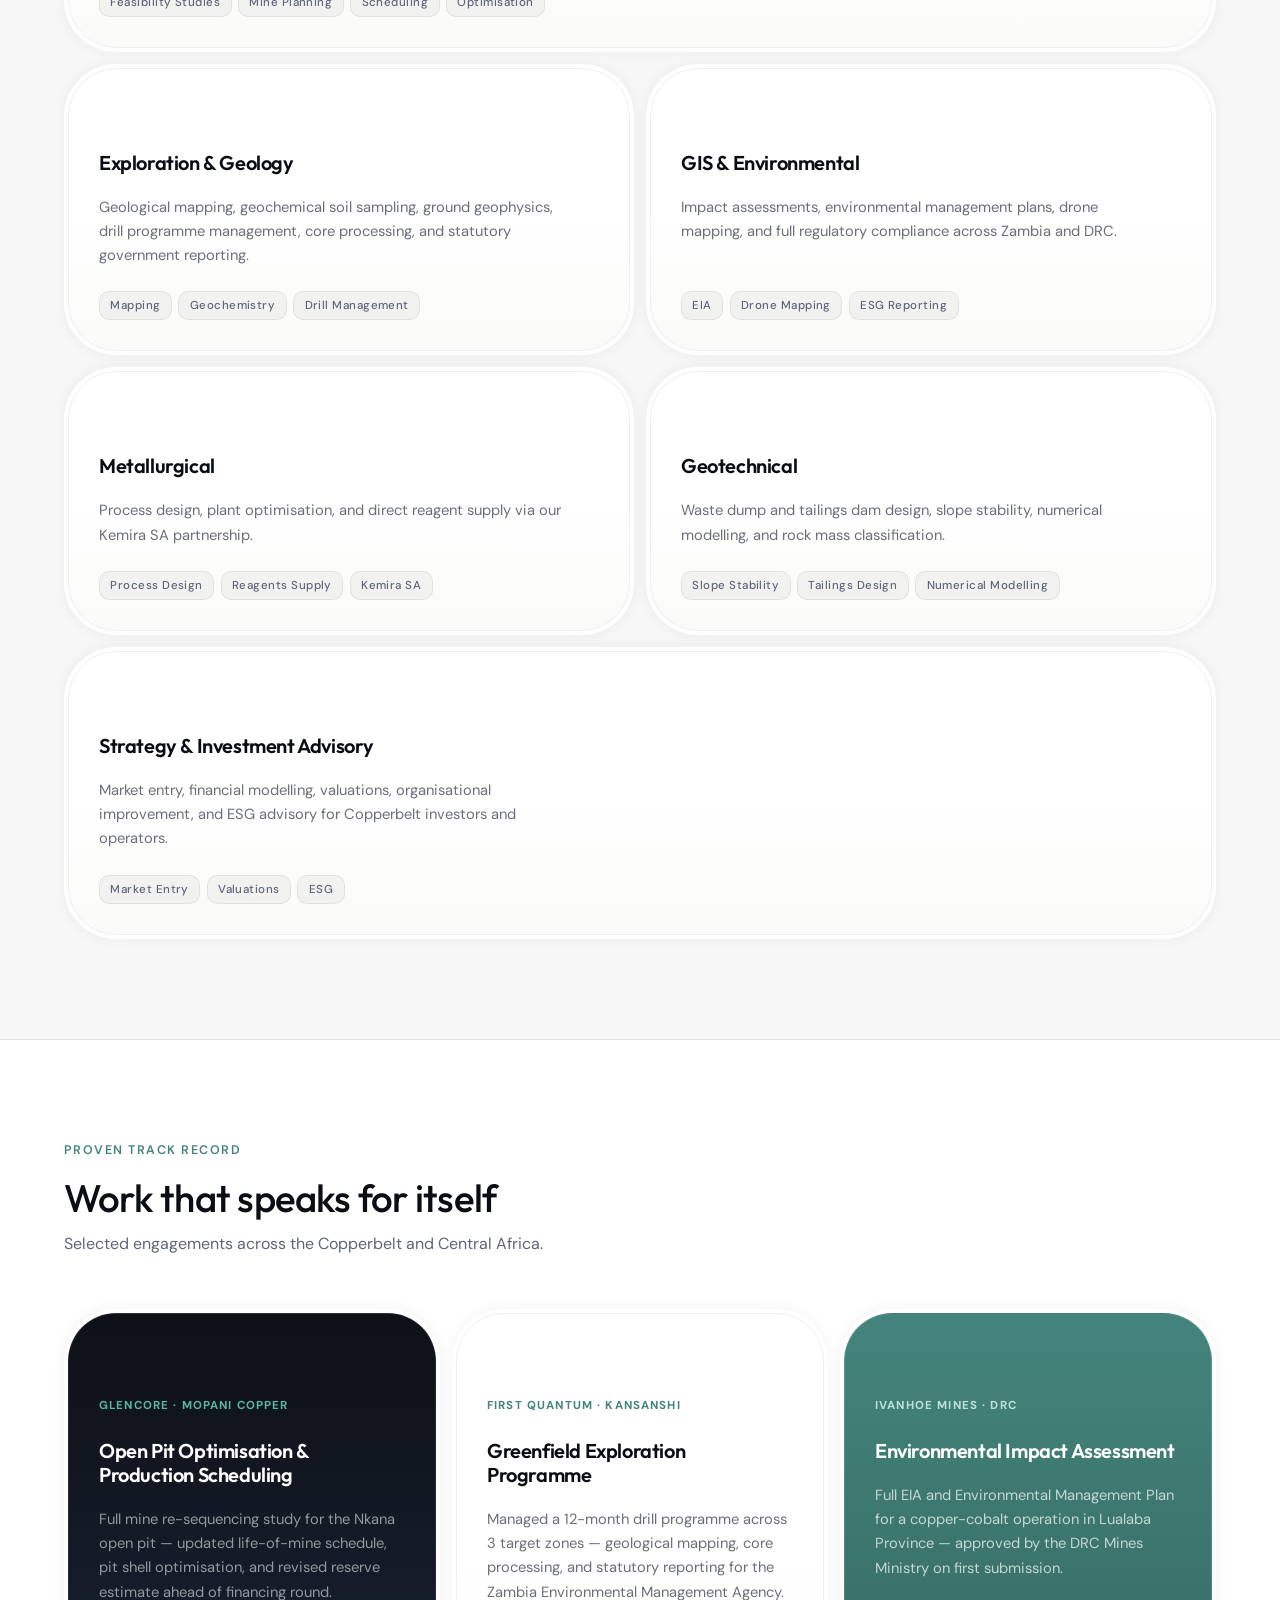
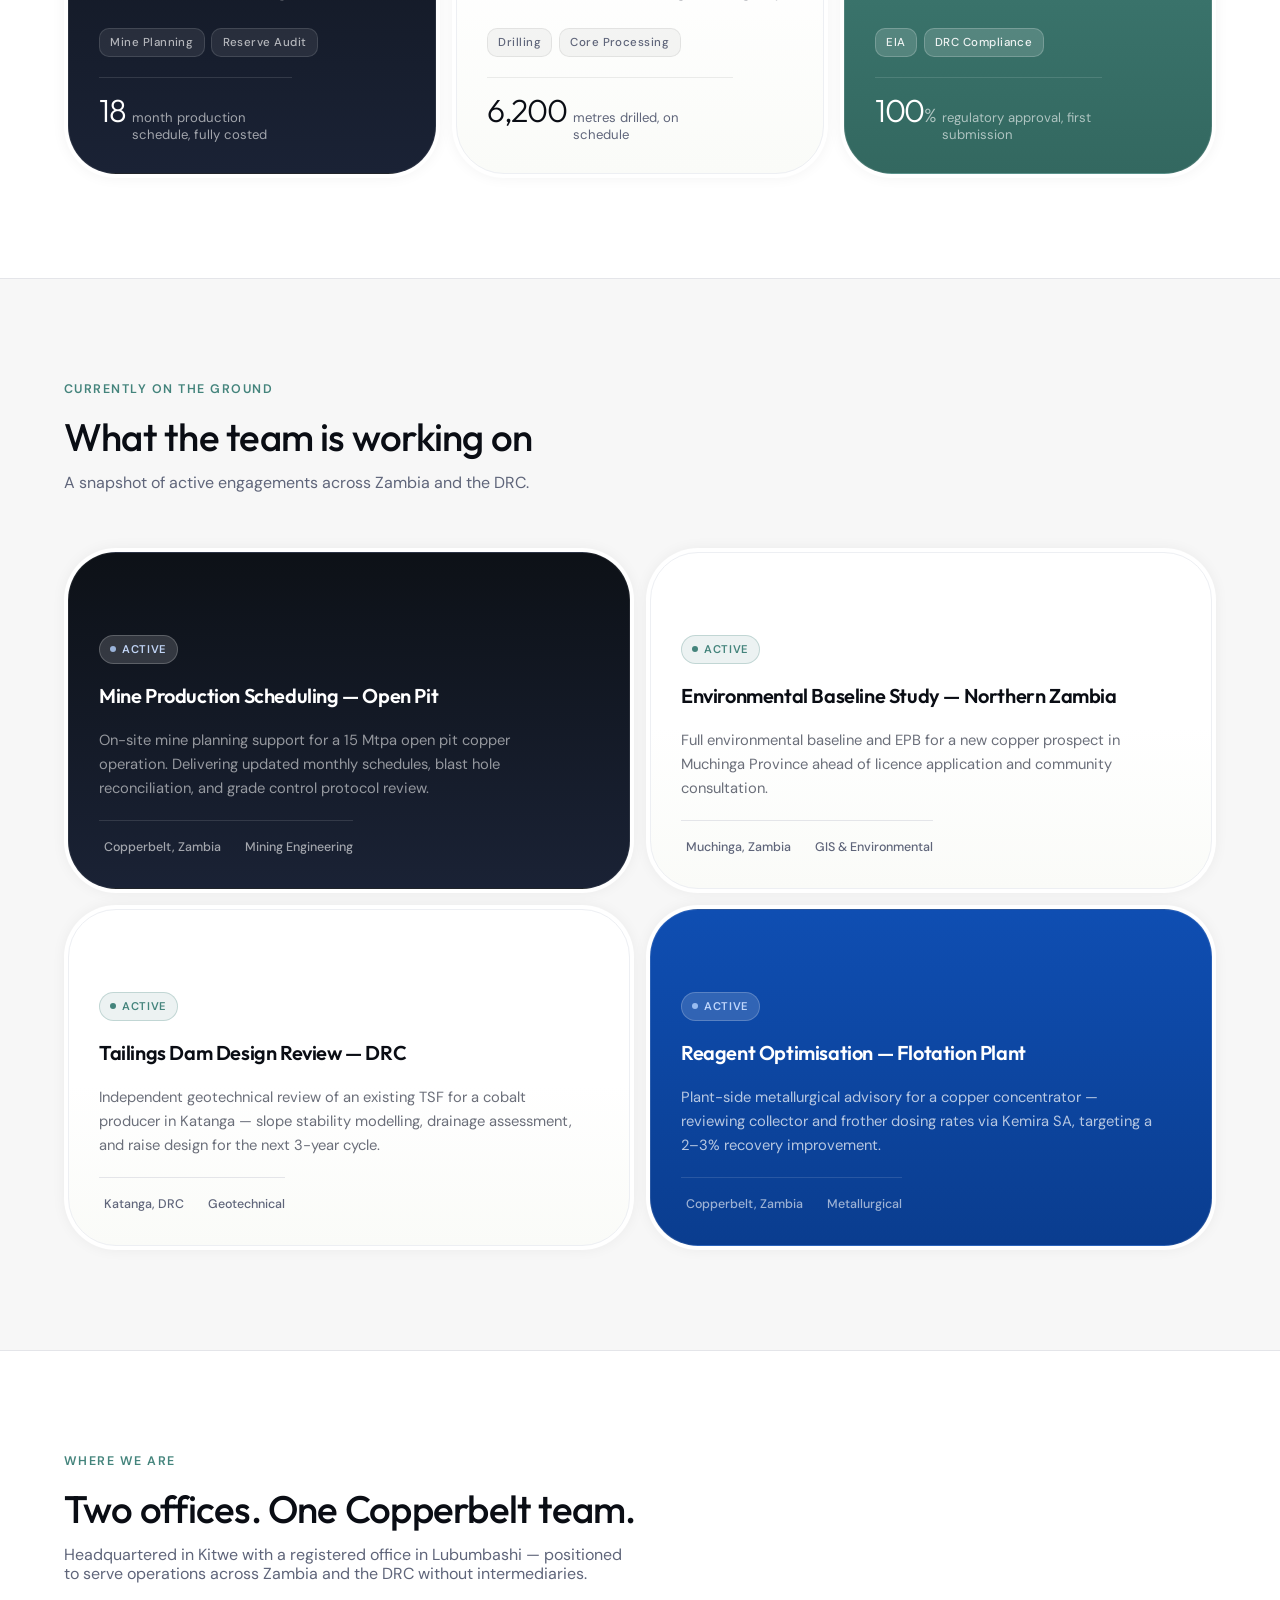
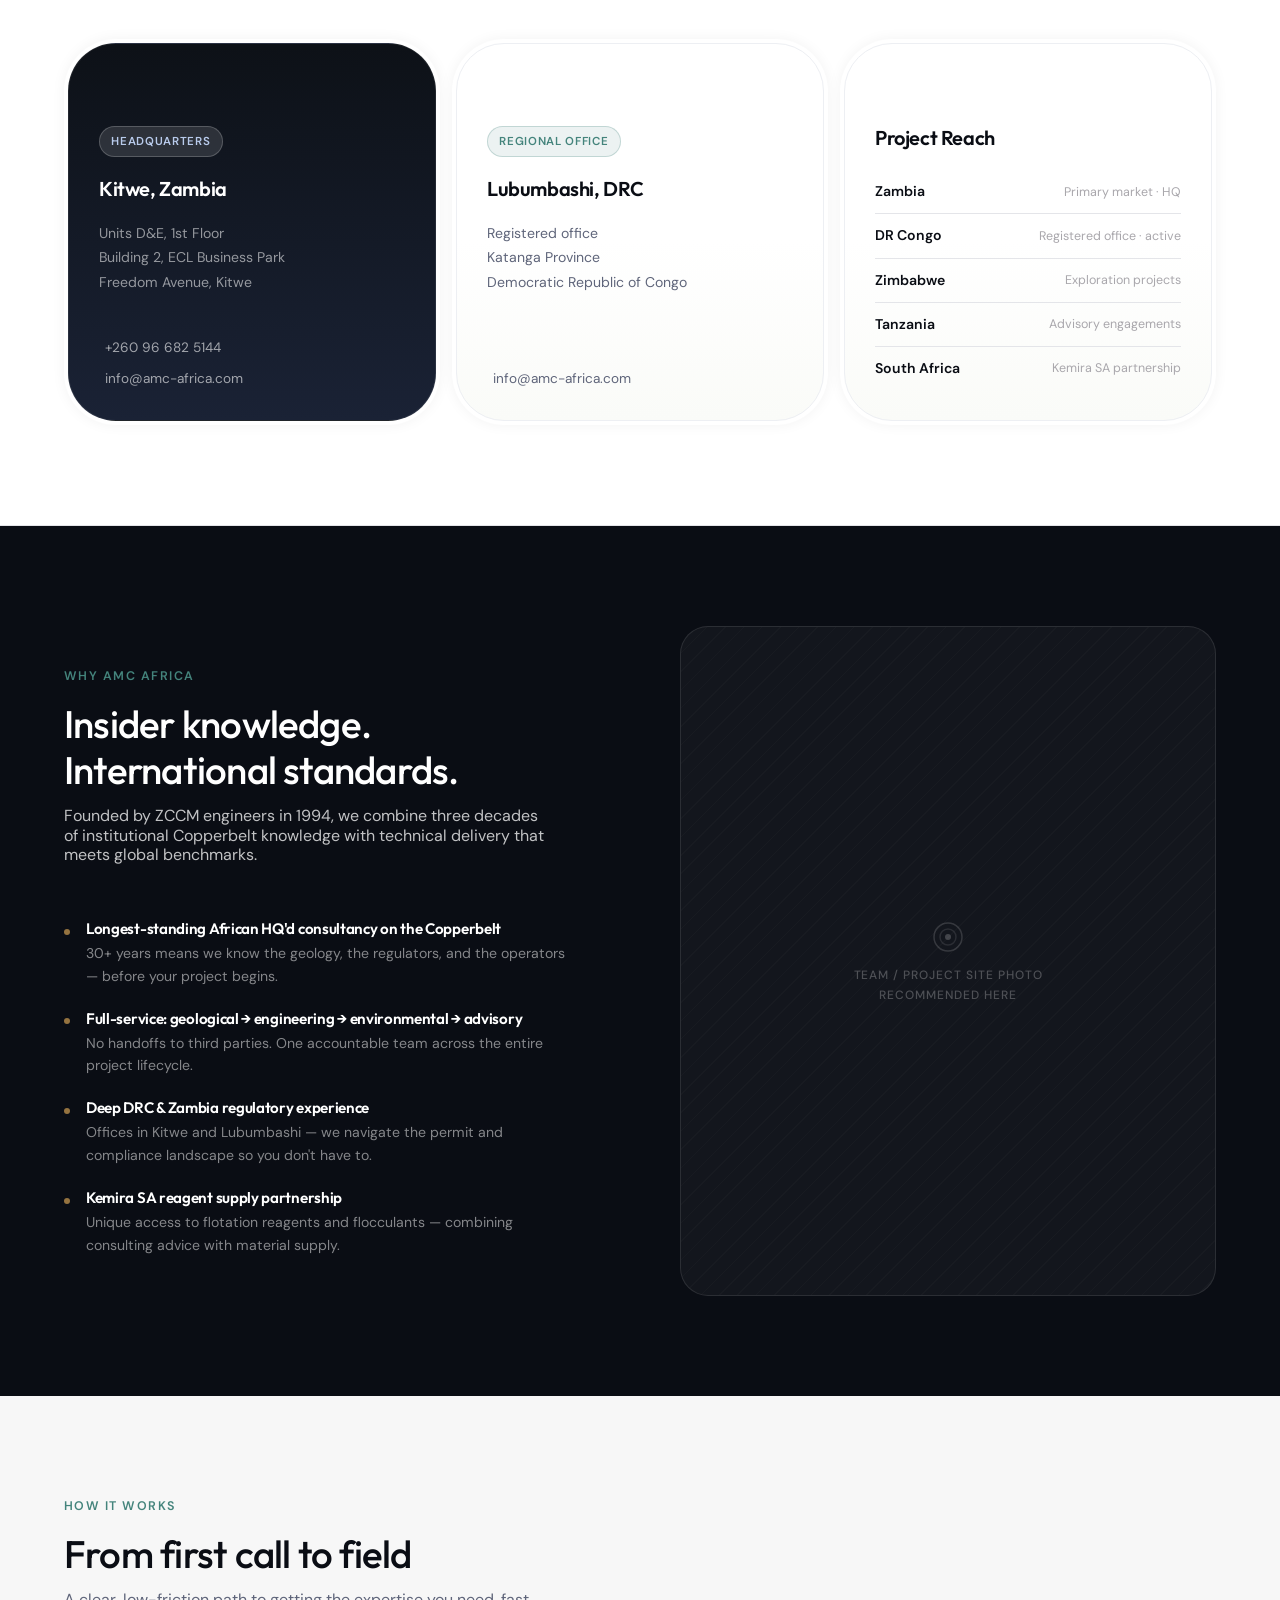
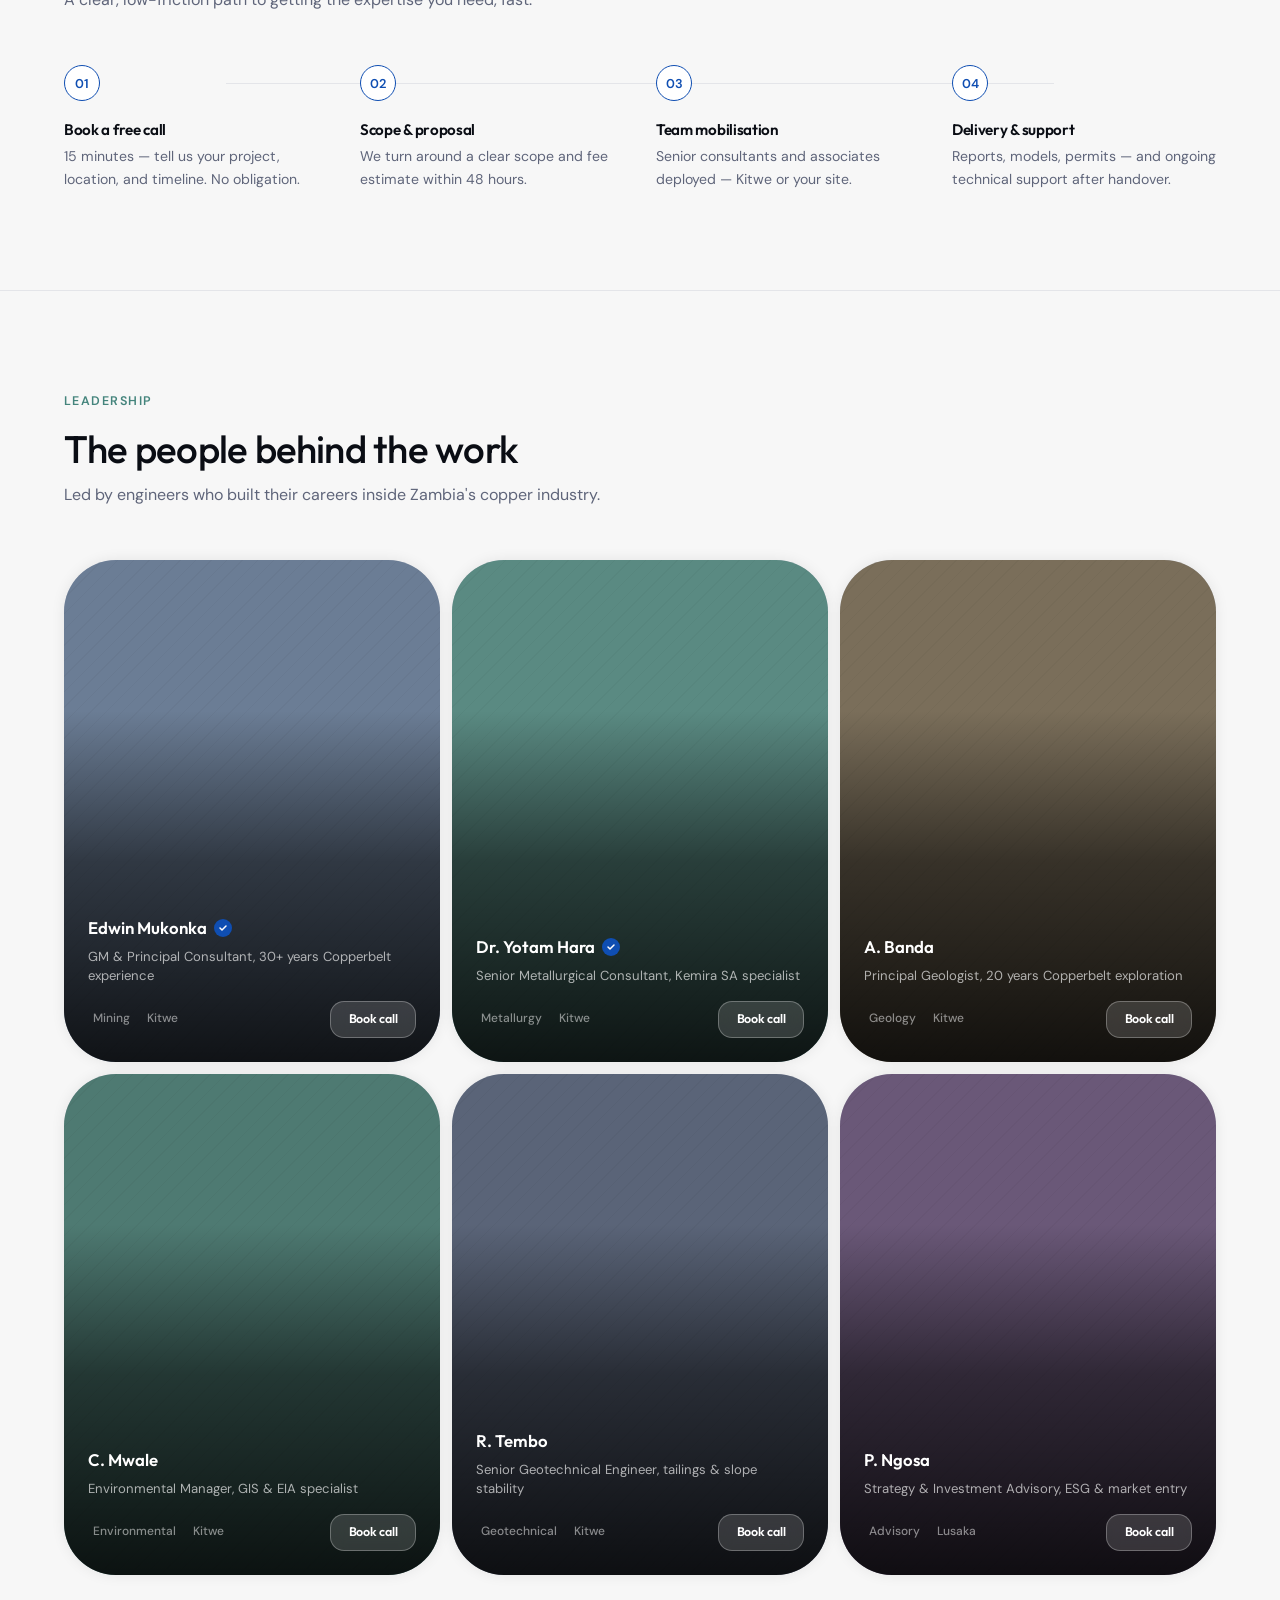
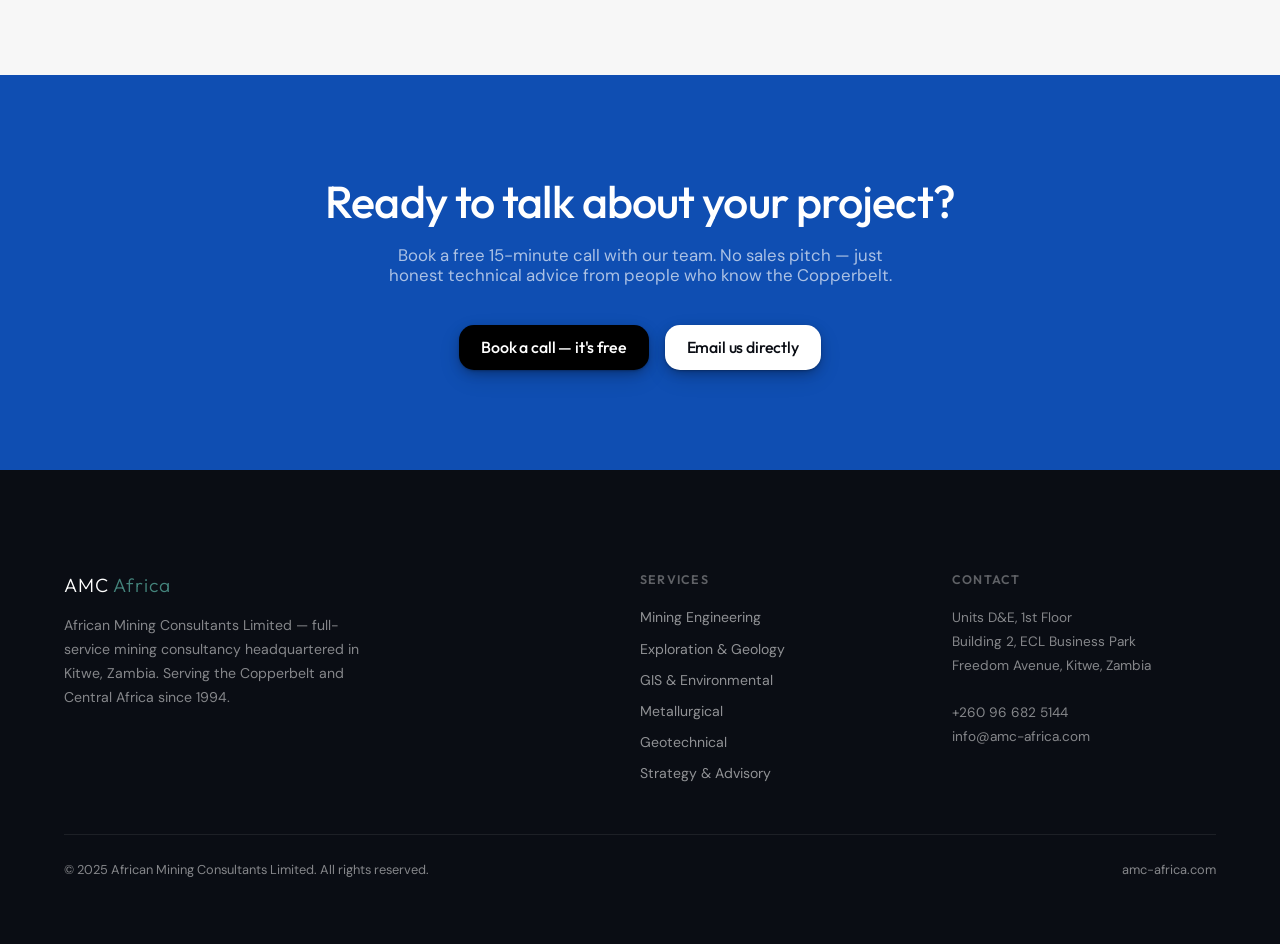
==== commit 4e9fcfd9: "Push hero figure flush to right edge on desktop Co-Authored-By: Claude Sonnet 4.6 <noreply@anthropic" ====
--- a/clients/amc-africa/site/index.html
+++ b/clients/amc-africa/site/index.html
@@ -128,7 +128,7 @@
     .hero-figure {
       position: absolute;
       bottom: 0;
-      right: 6vw;
+      right: 0;
       width: 700px;
       height: 467px;
       display: block;
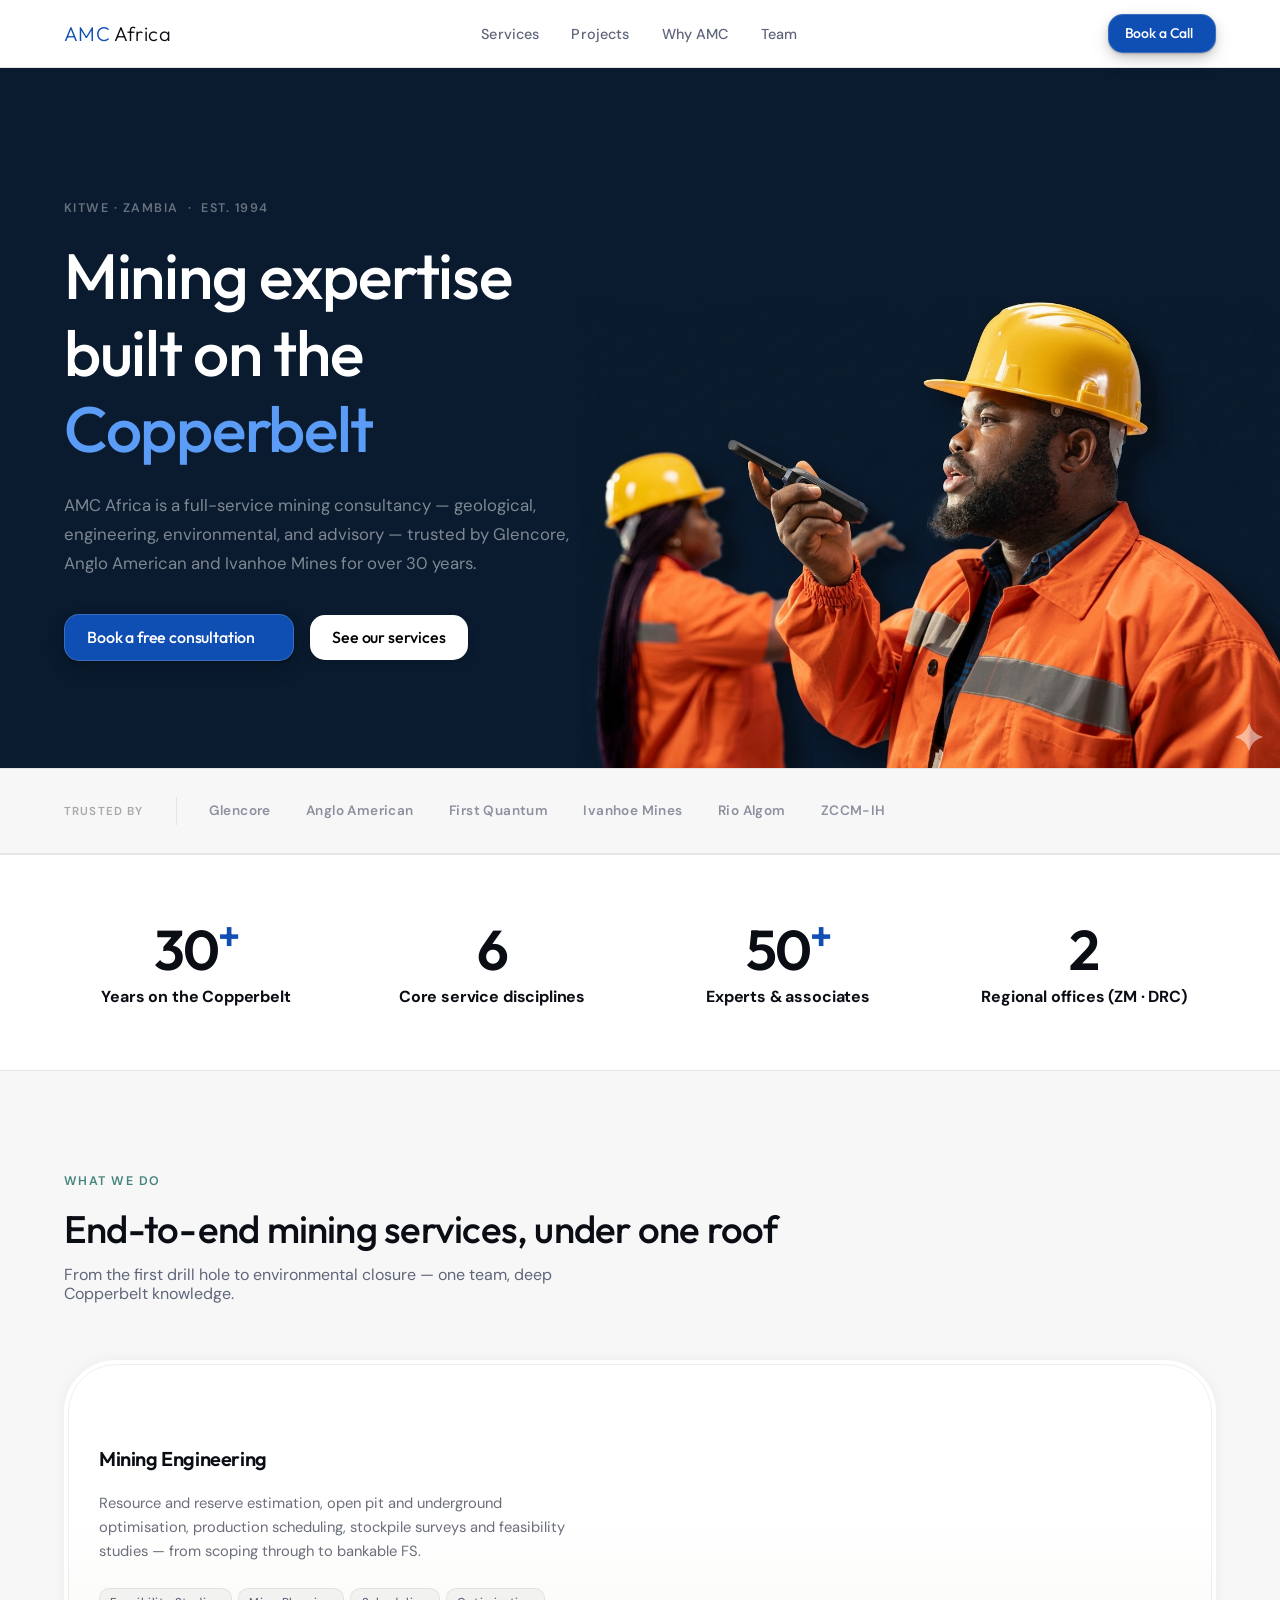
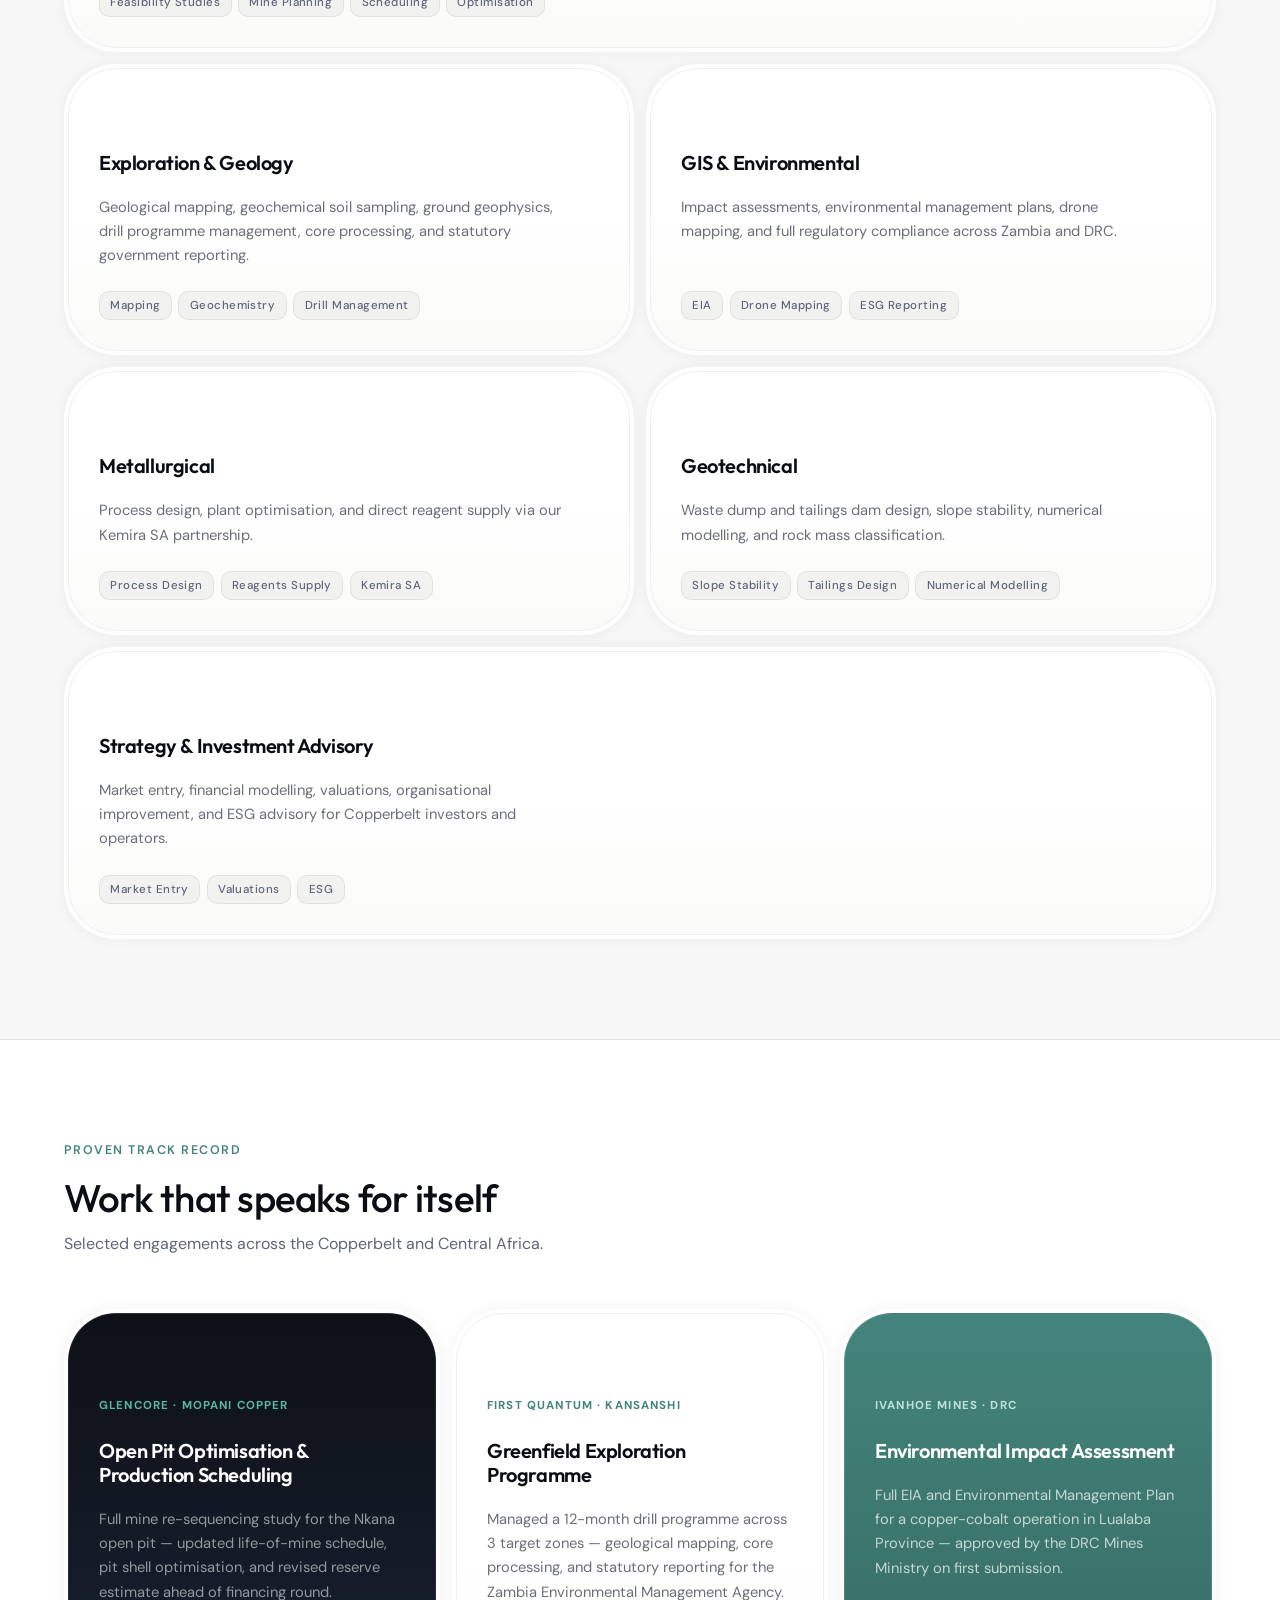
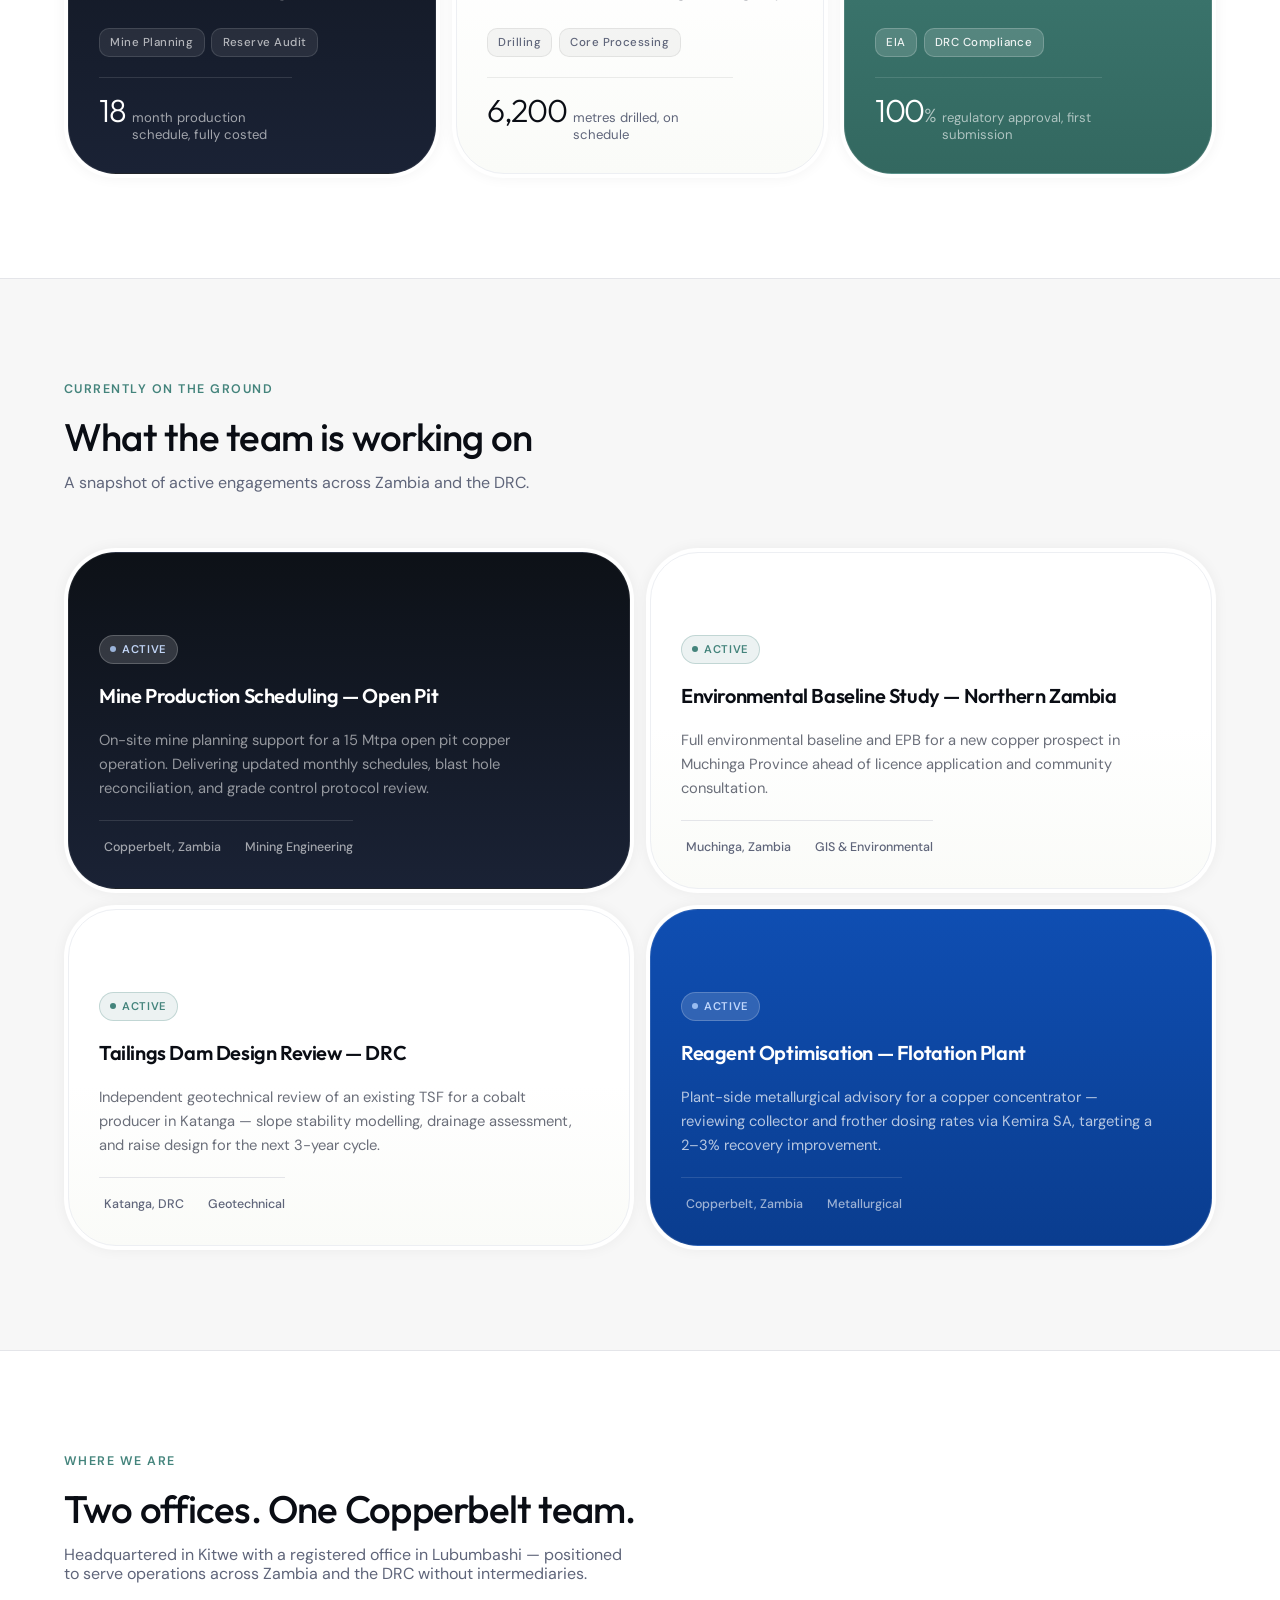
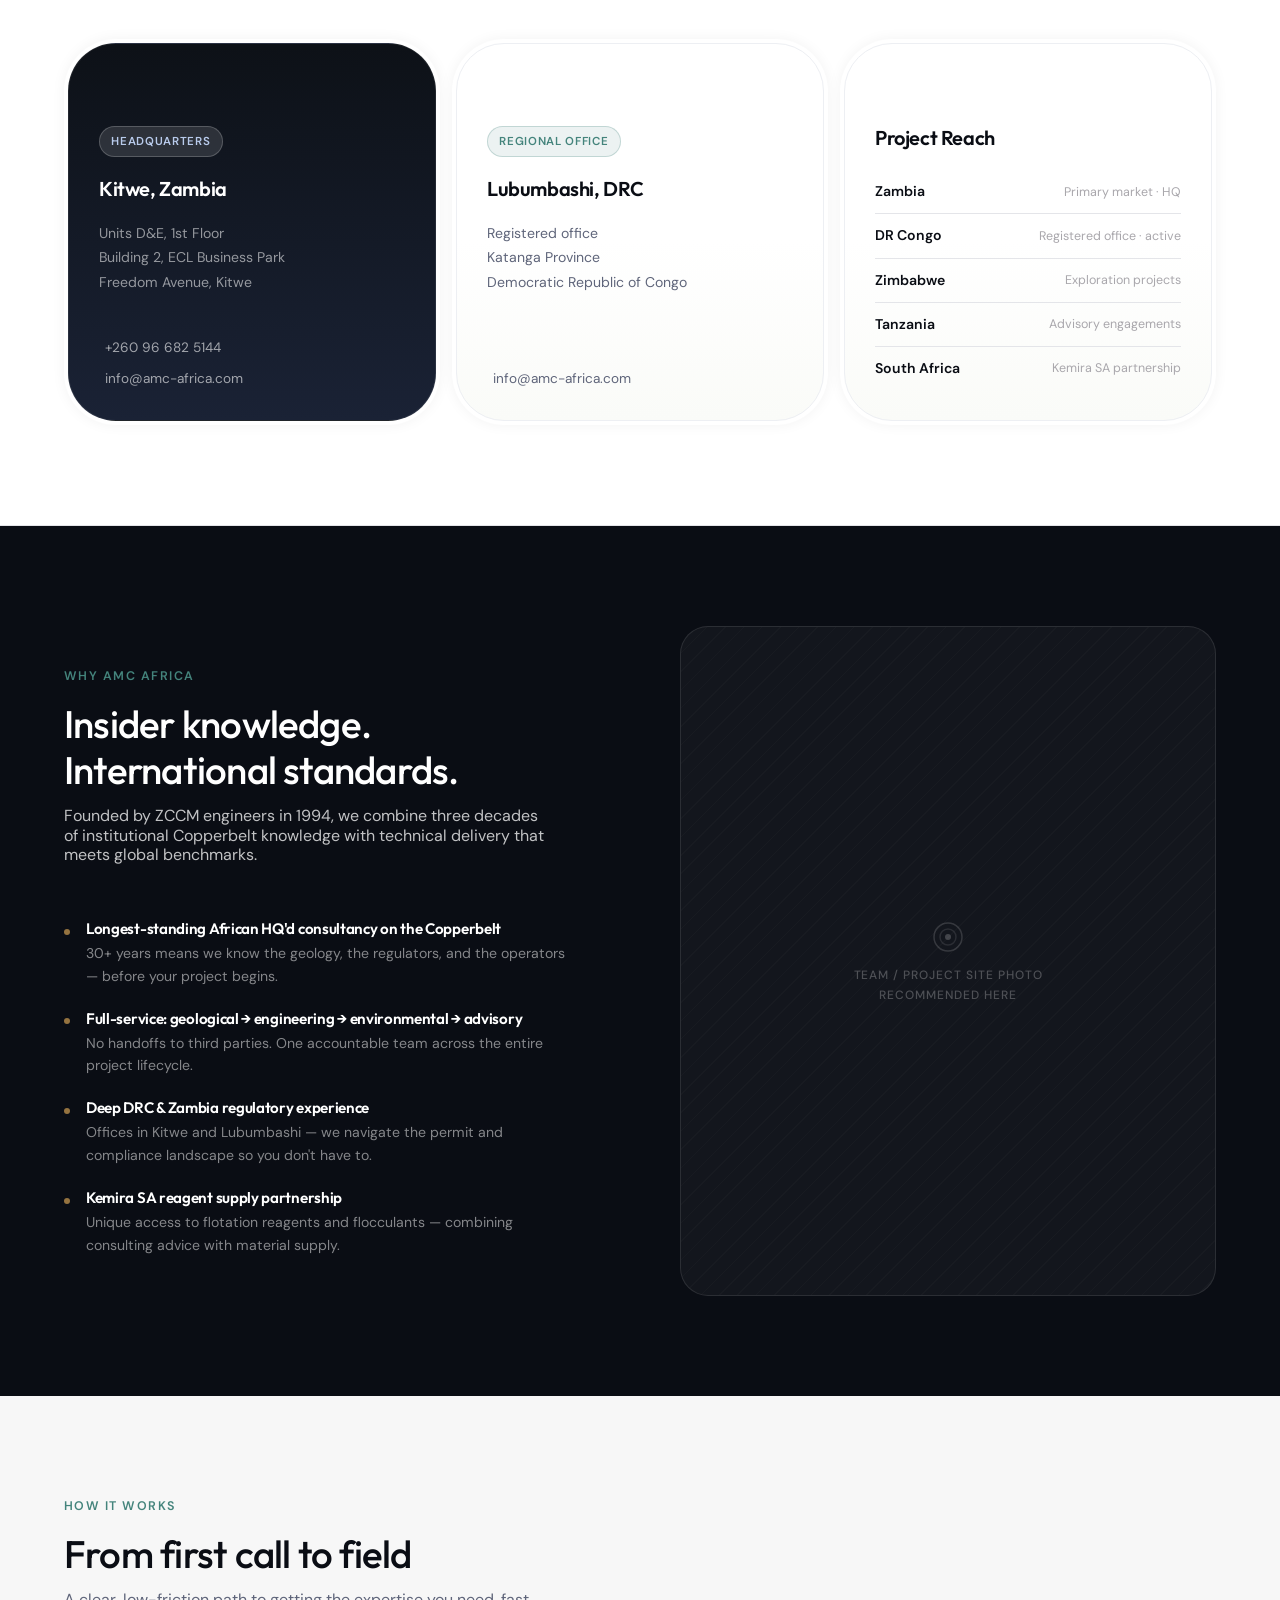
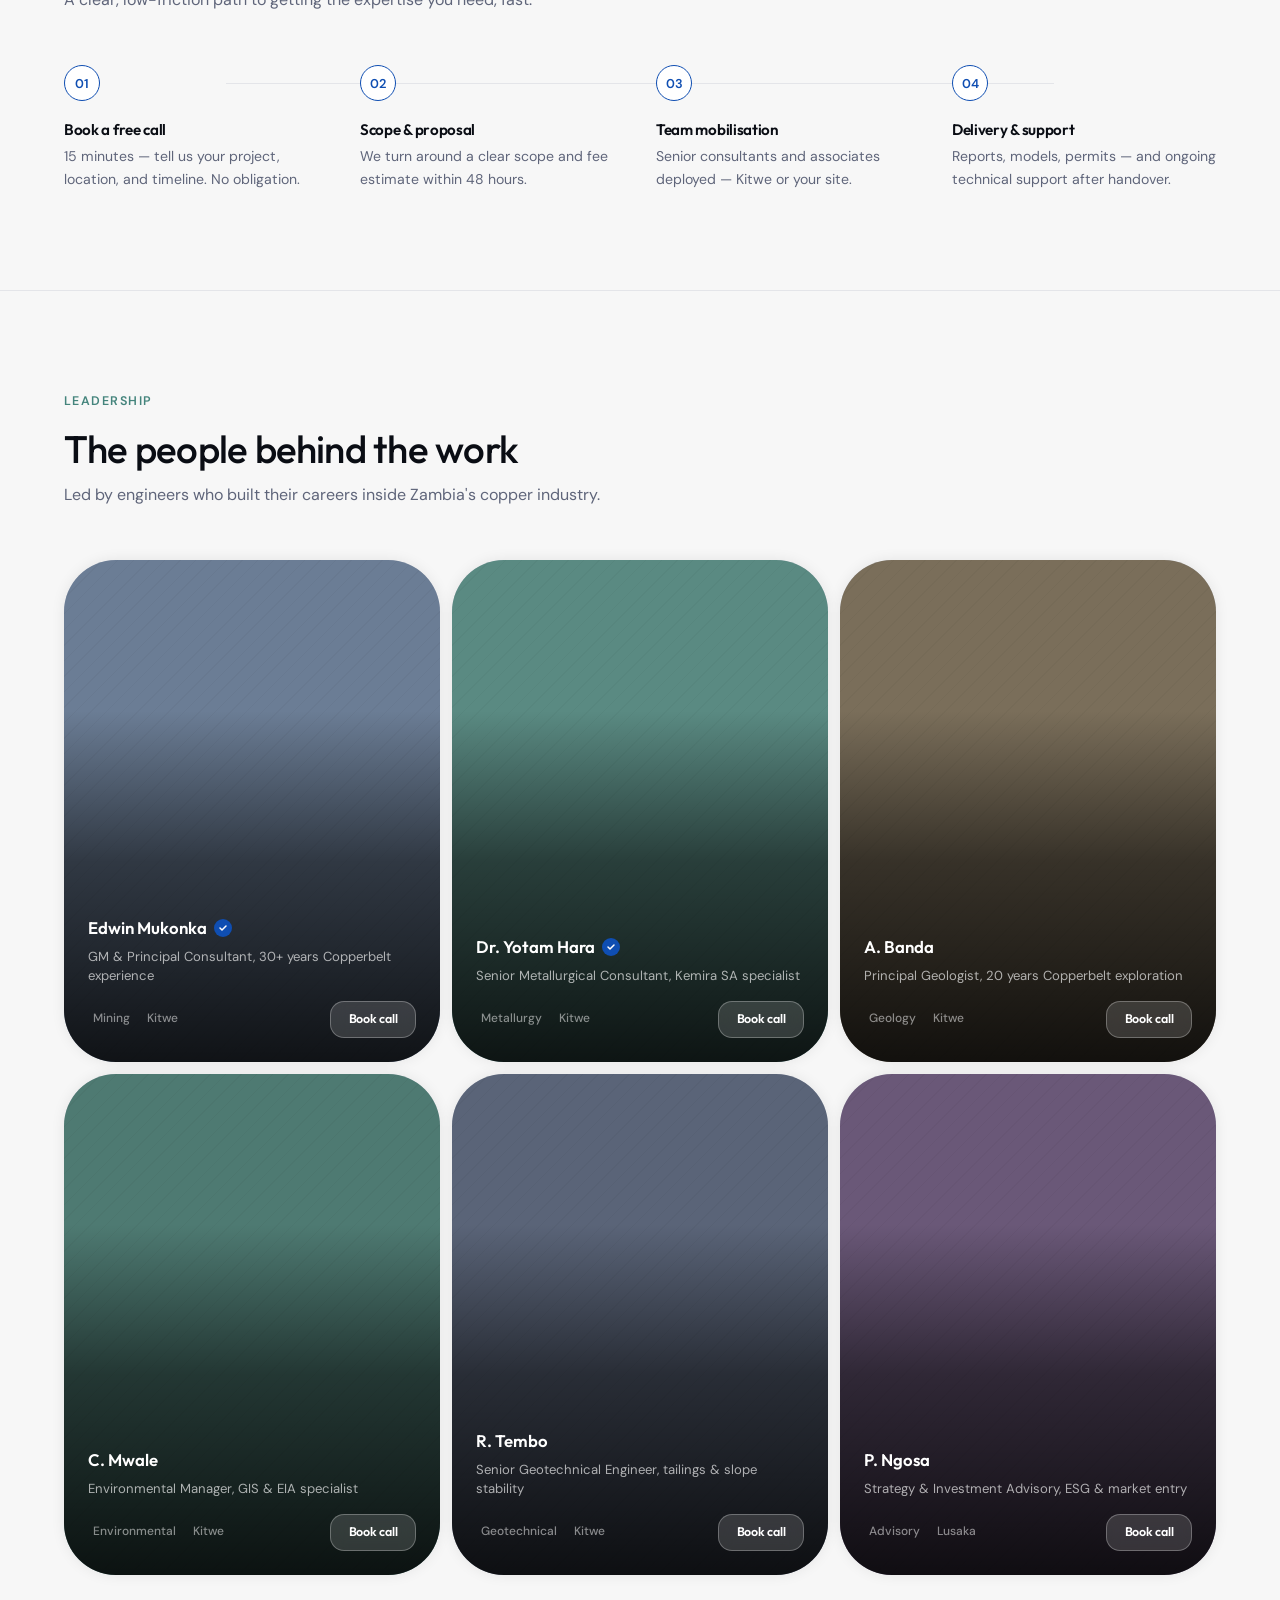
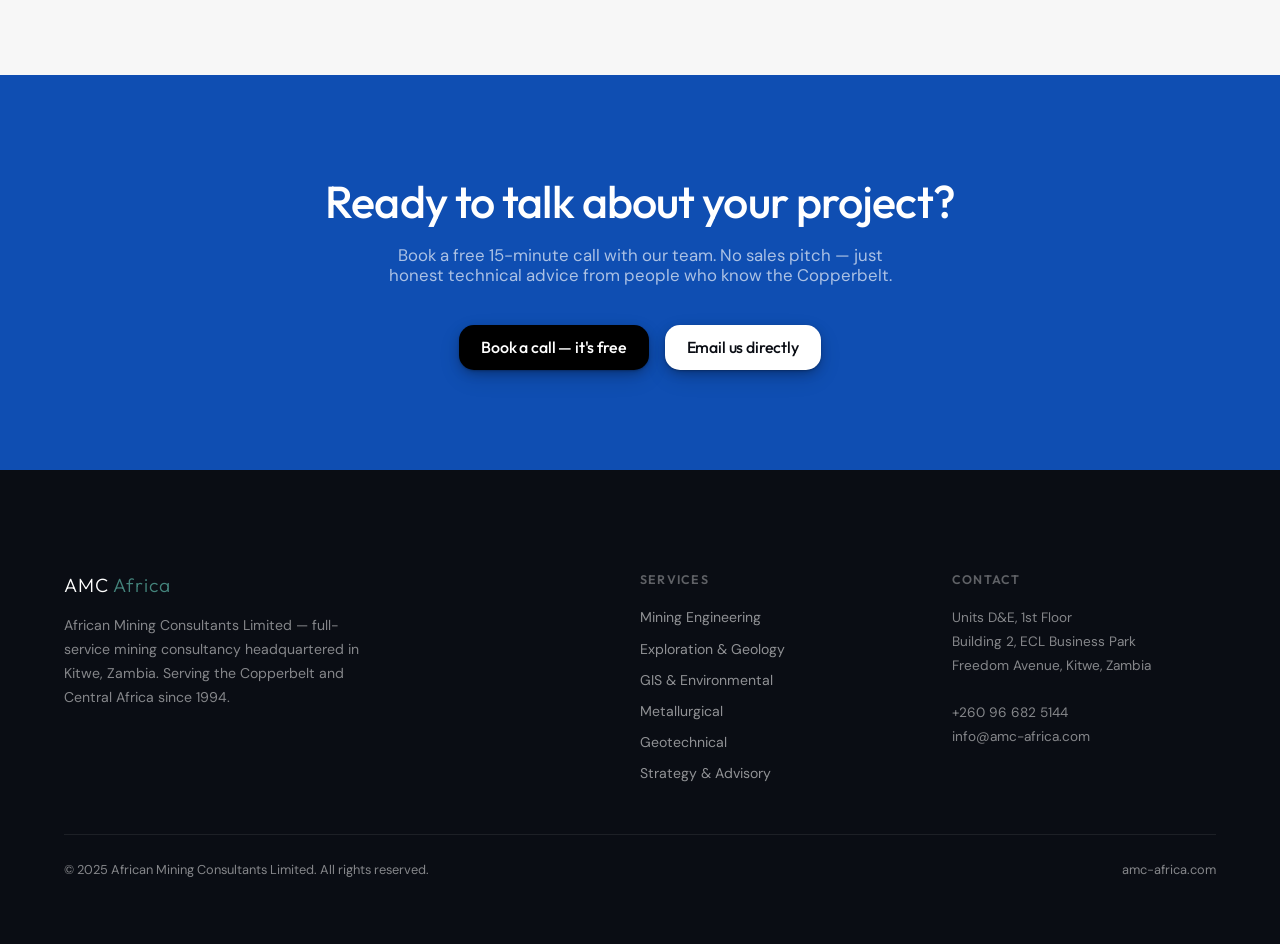
==== commit 72553713: "Tighten hero h1 sizing and text properties Co-Authored-By: Claude Sonnet 4.6 <noreply@anthropic.com>" ====
--- a/clients/amc-africa/site/index.html
+++ b/clients/amc-africa/site/index.html
@@ -119,7 +119,18 @@
       color: rgba(255,255,255,0.38);
       margin-bottom: 1.2rem;
     }
-    .hero h1 { font-size: clamp(2.6rem, 4.5vw, 4rem); font-weight: 500; color: #ffffff; margin-bottom: 1.4rem; }
+    .hero h1 {
+      font-size: clamp(2.8rem, 5vw, 4.5rem);
+      font-weight: 500;
+      color: #ffffff;
+      margin-bottom: 1.4rem;
+      width: 100%;
+      height: auto;
+      white-space: pre-wrap;
+      word-wrap: break-word;
+      word-break: break-word;
+      line-height: 1.2;
+    }
     .hero h1 em { font-style: normal; font-weight: 500; color: #5b9cf6; }
     .hero-sub { font-size: 1.05rem; color: rgba(255,255,255,0.48); max-width: 520px; margin-bottom: 2.2rem; line-height: 1.75; }
     .hero-actions { display: flex; gap: 1rem; align-items: center; flex-wrap: wrap; }
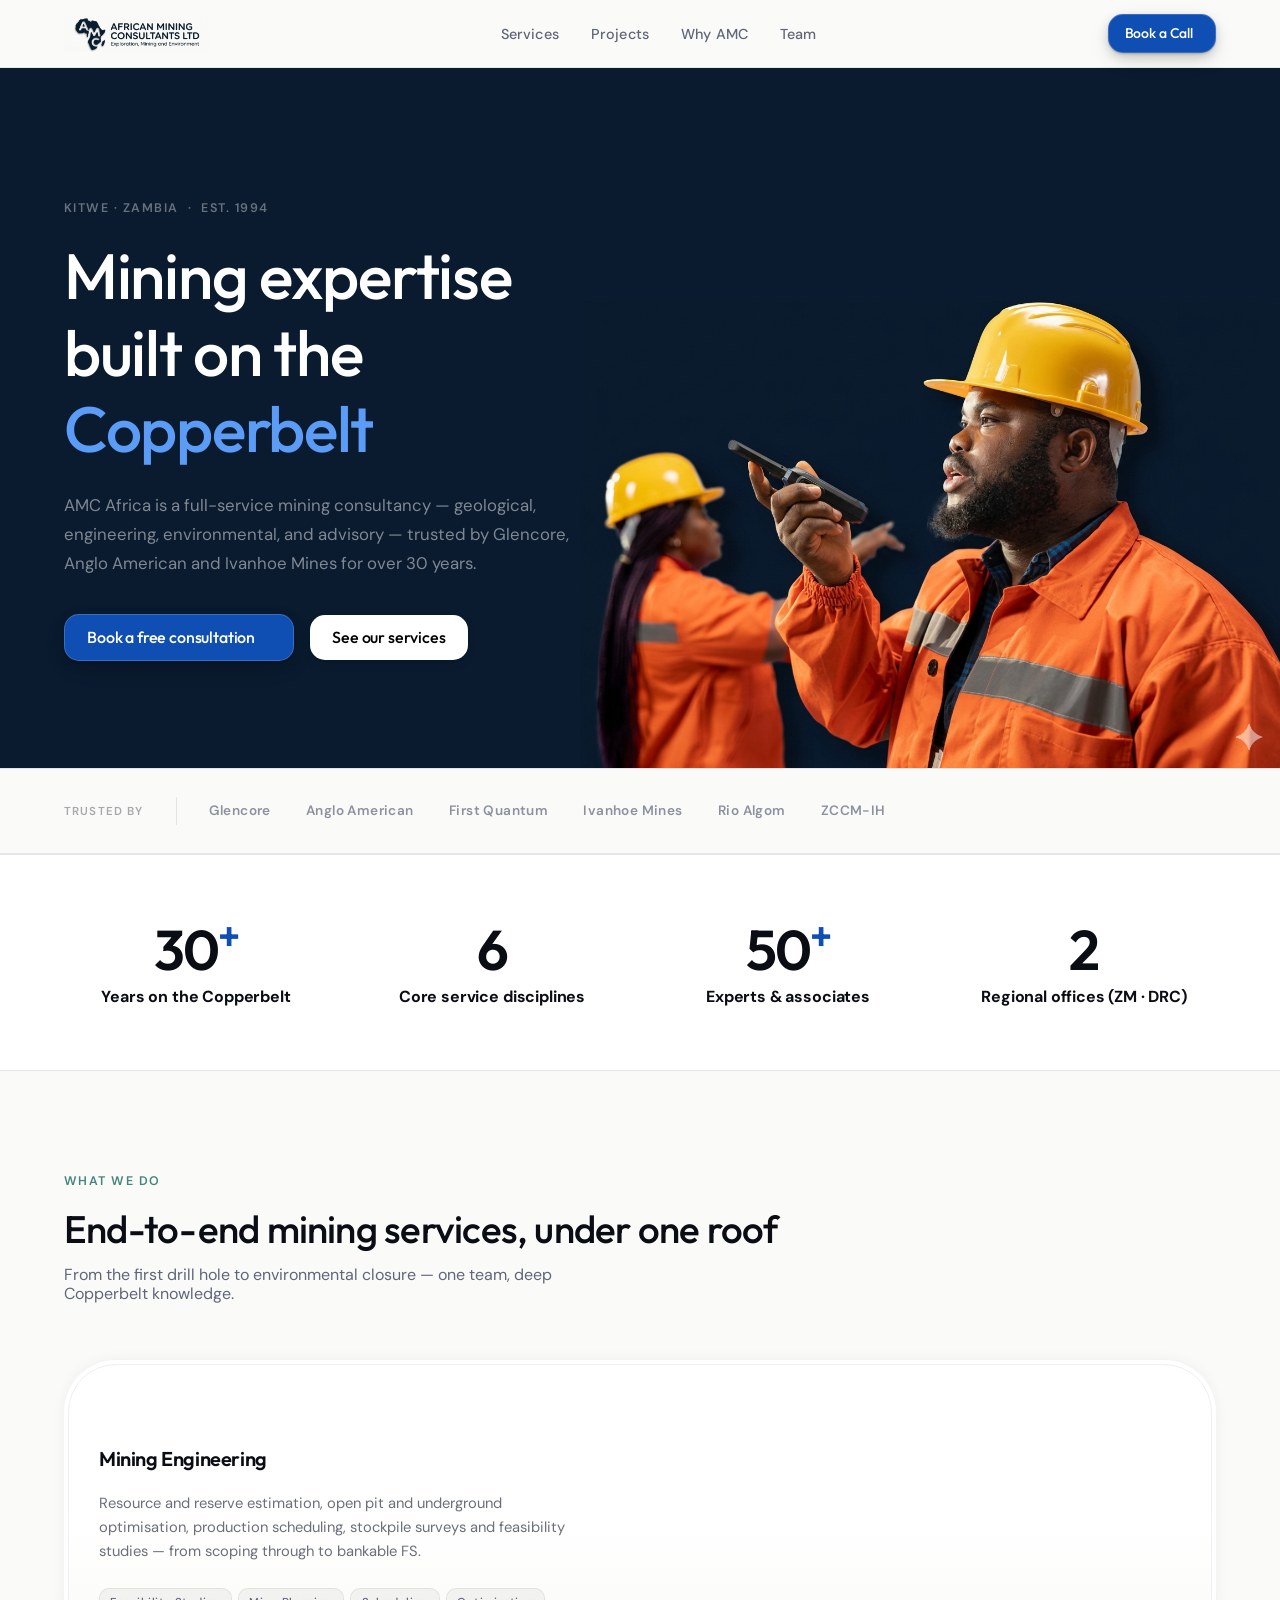
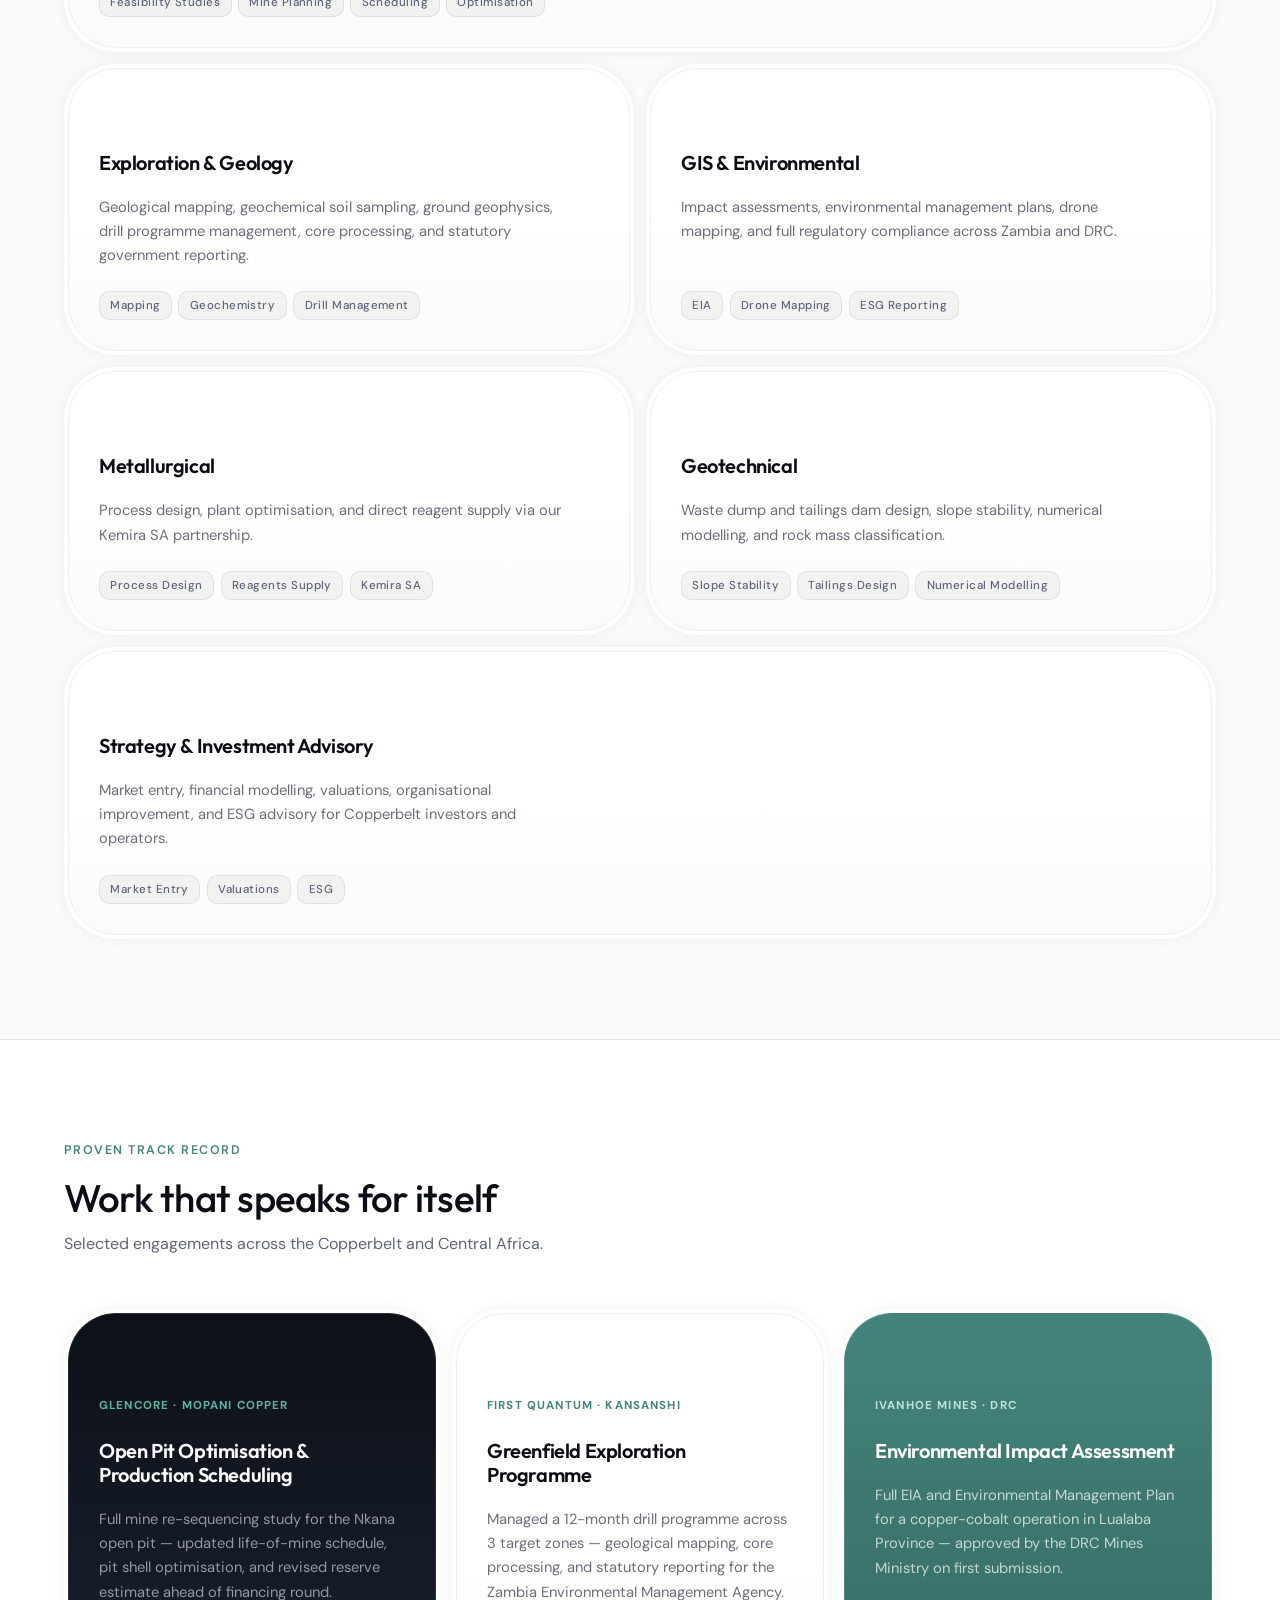
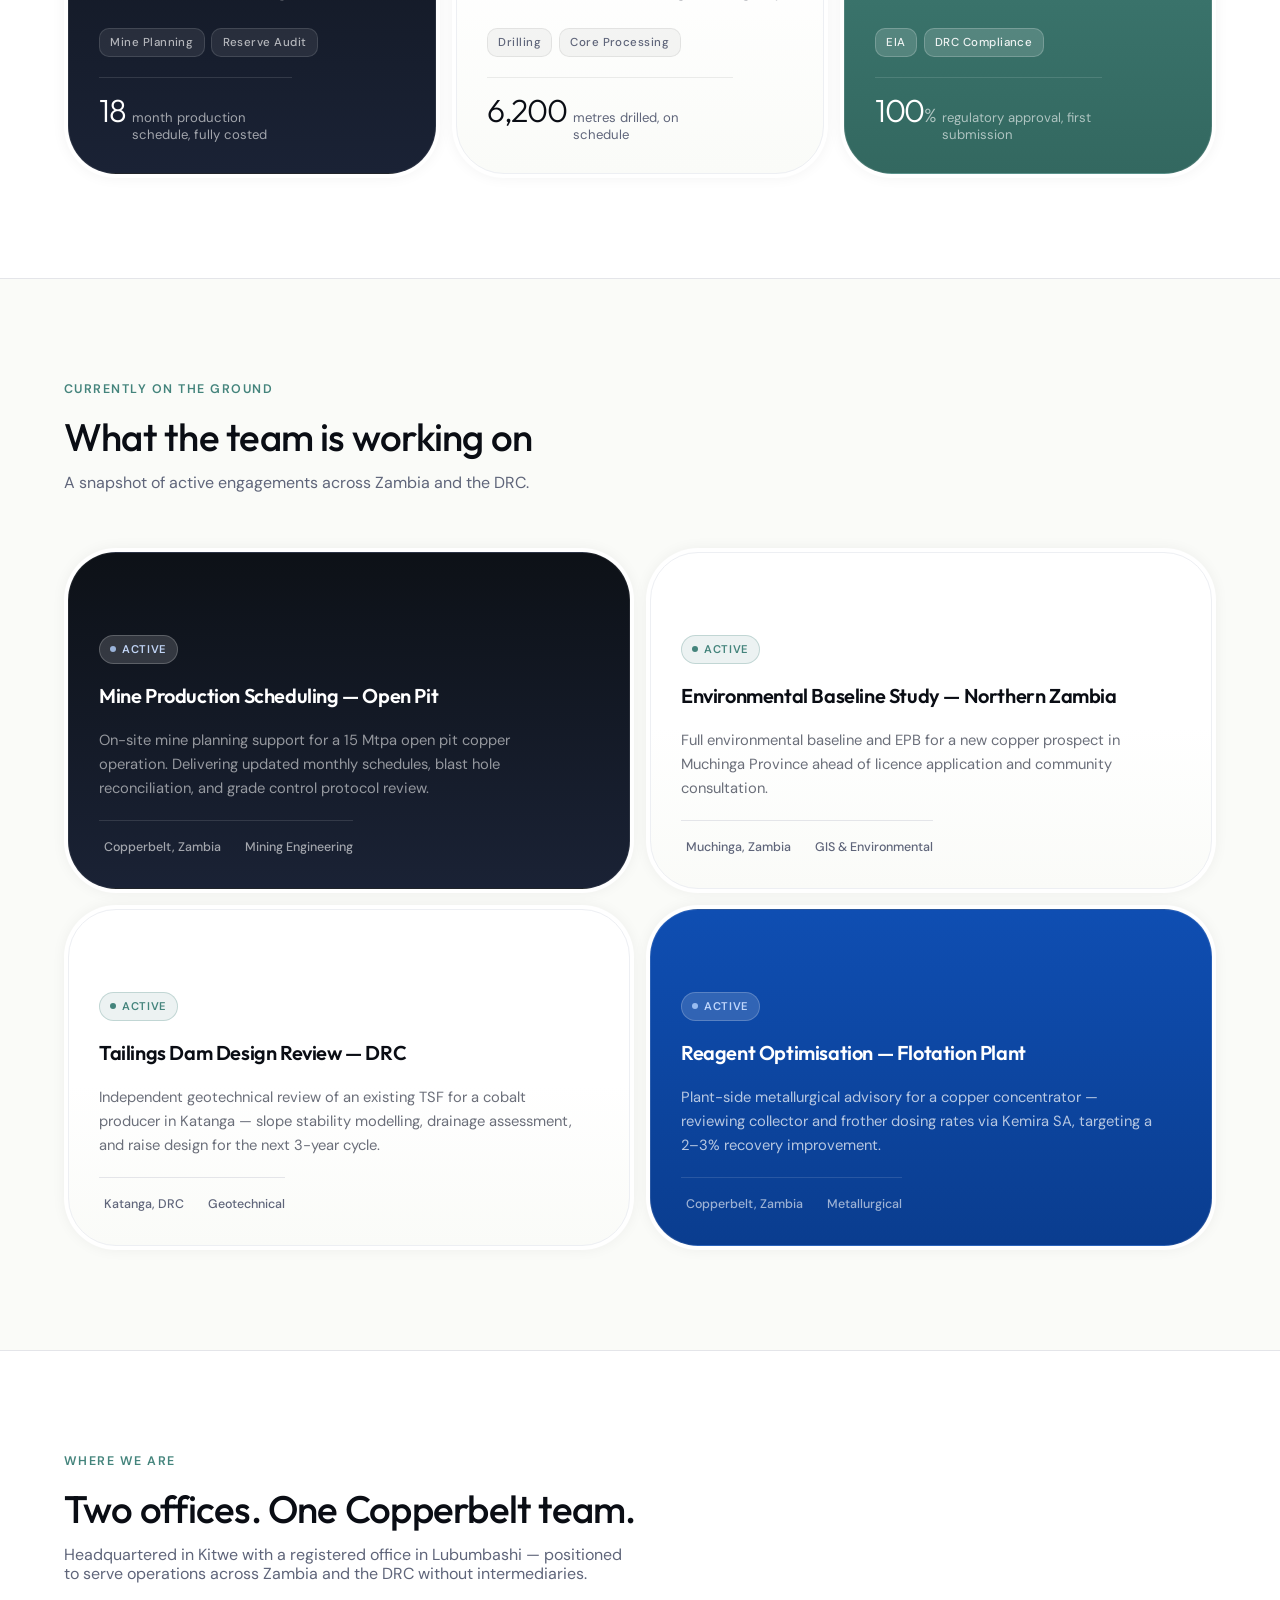
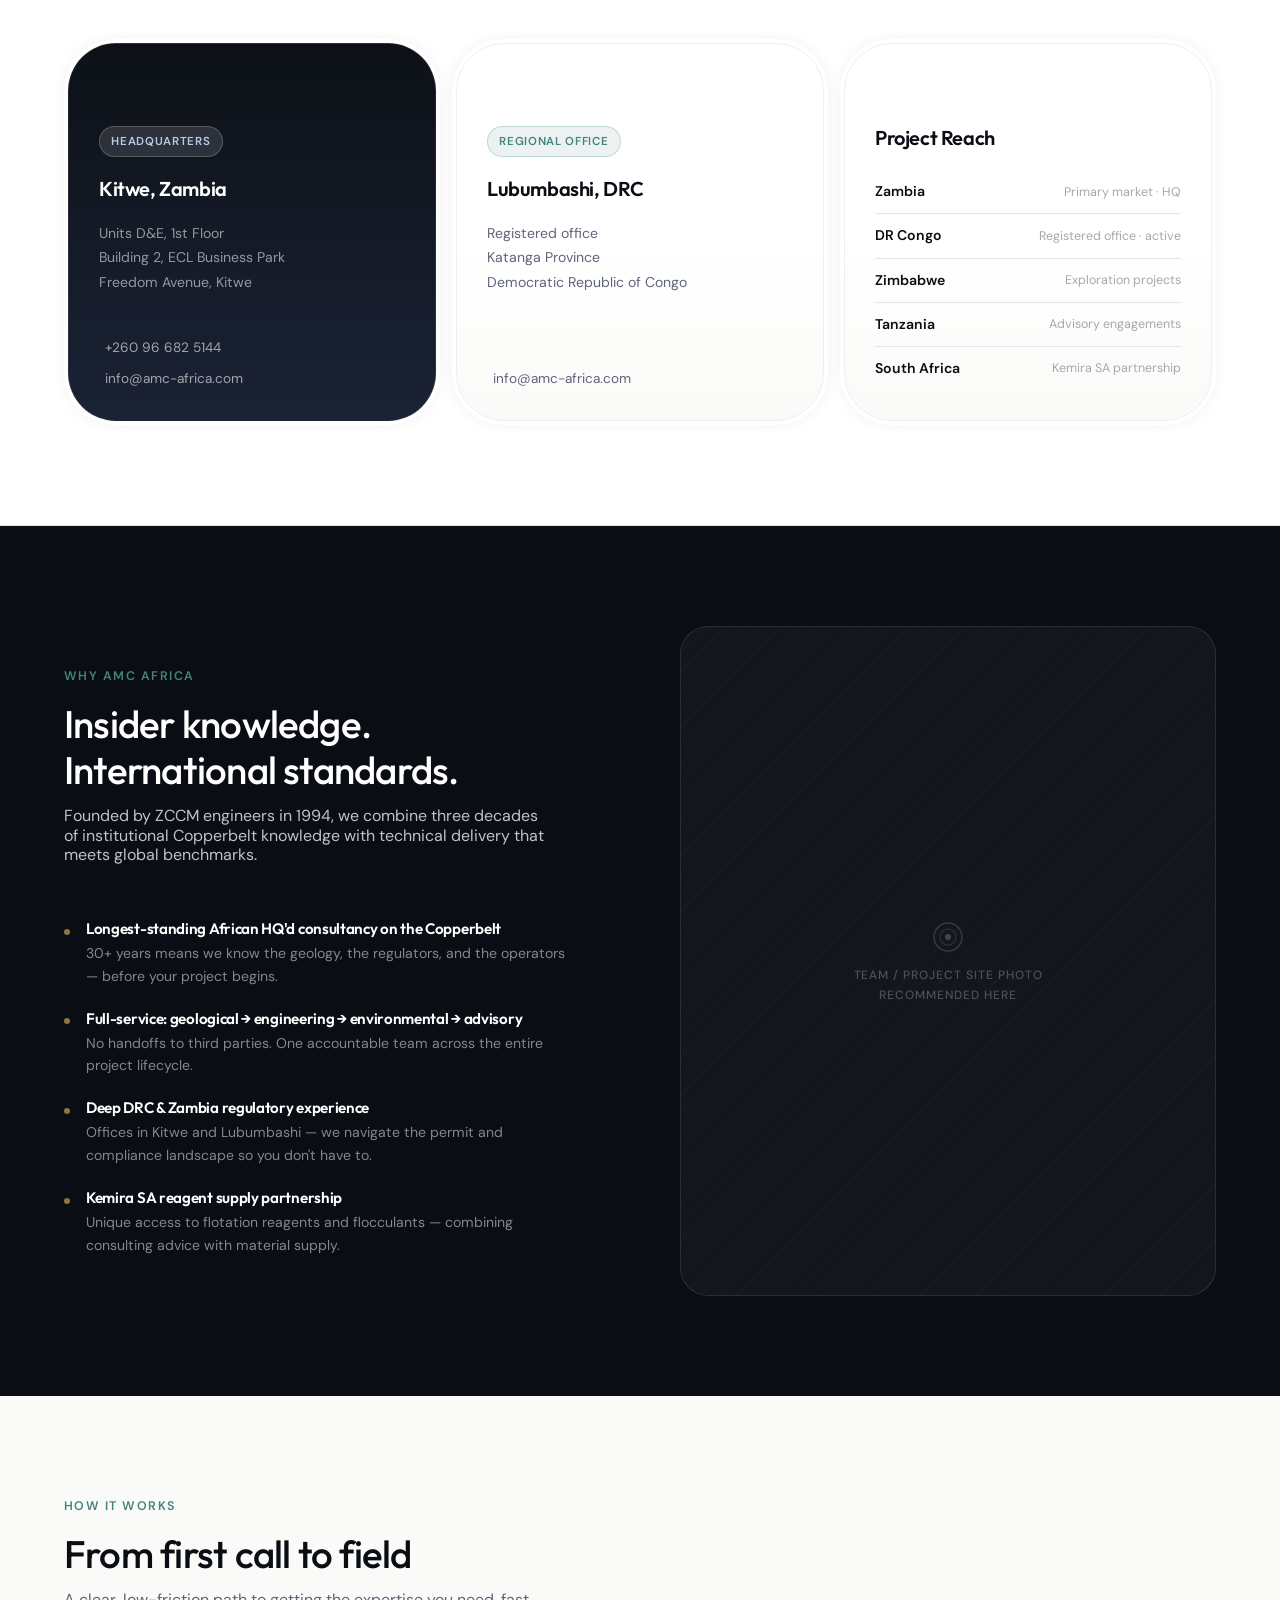
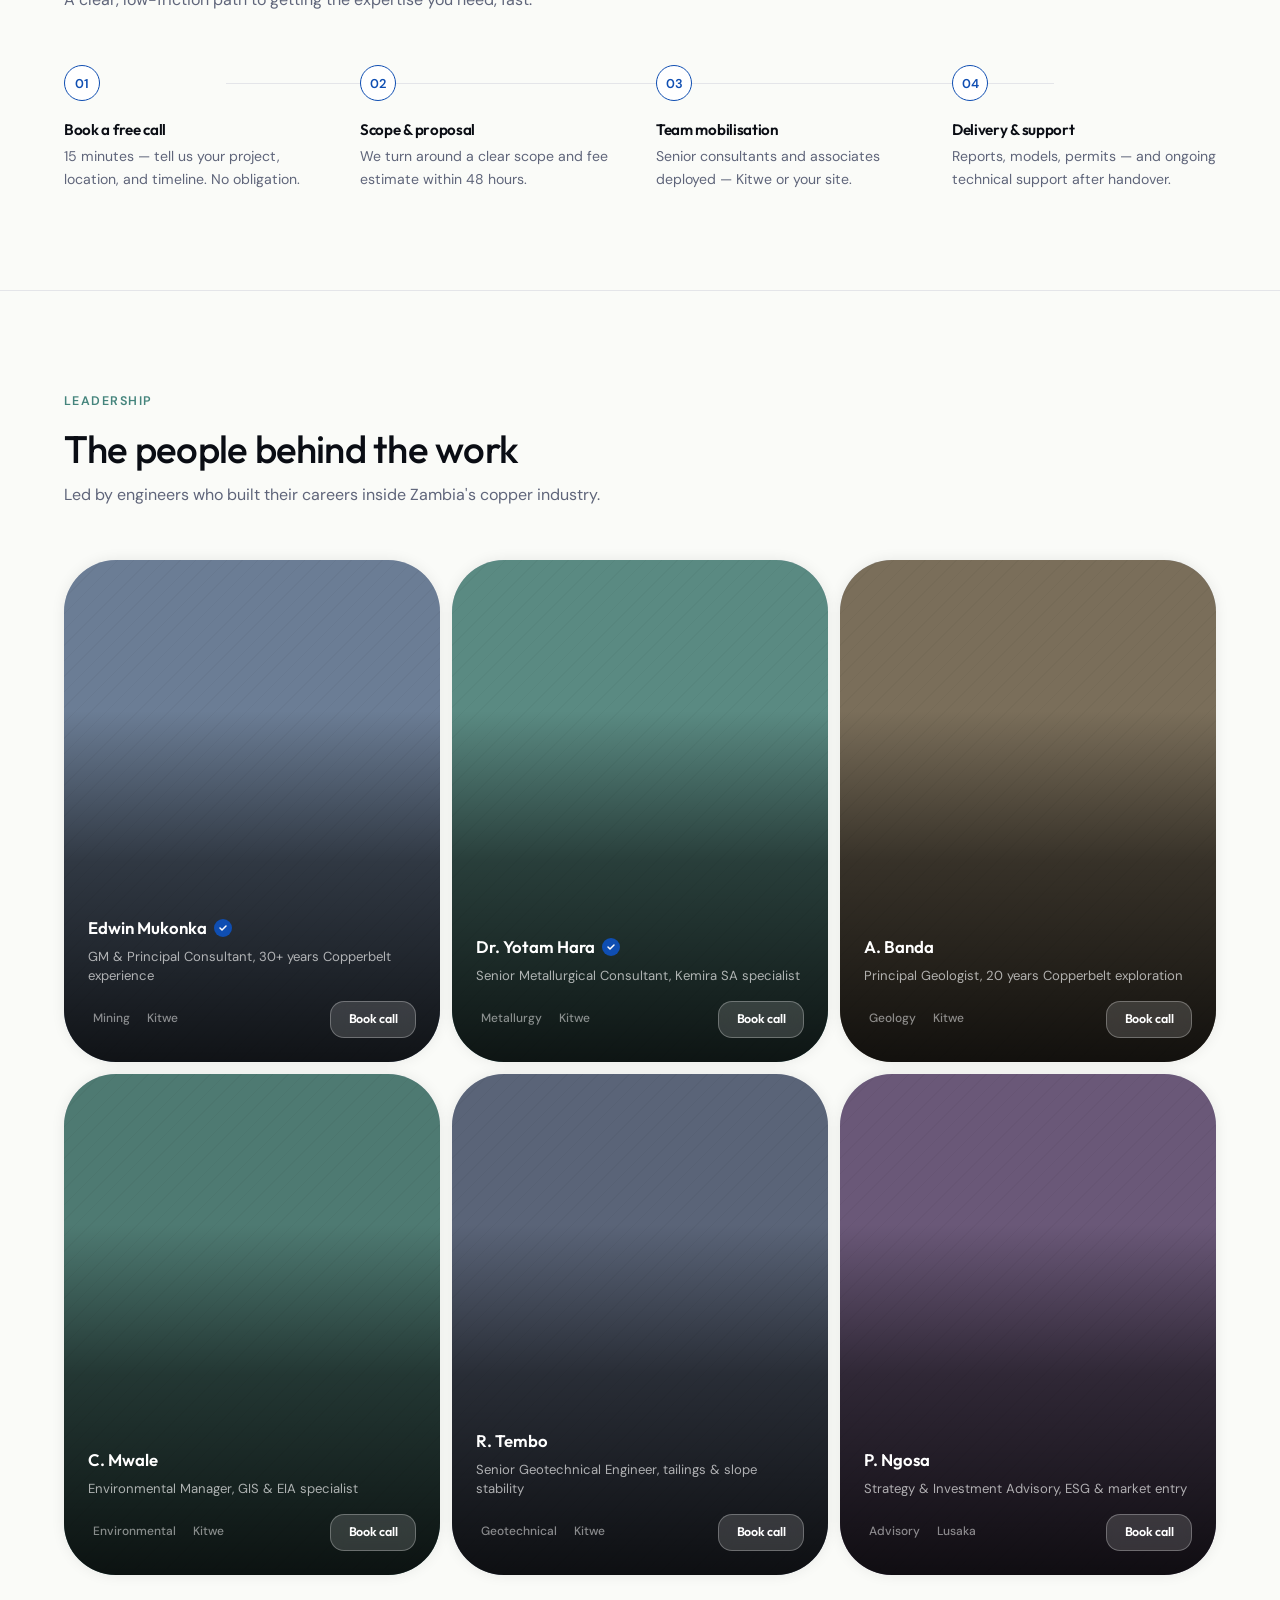
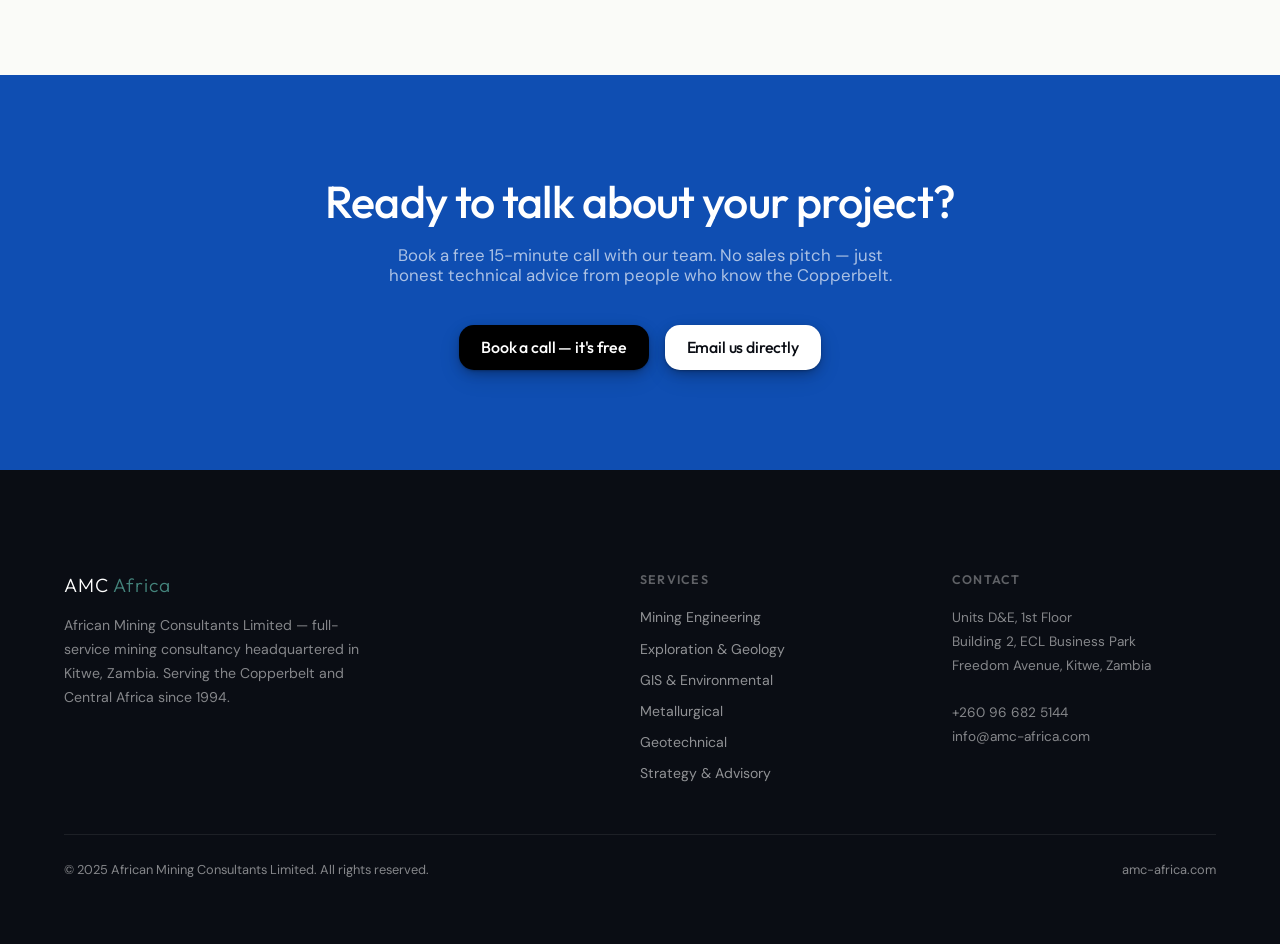
==== commit d68d3e7a: "AMC nav FAFBF8, logo wired, engineer image cache fix, mobile figure in-flow Co-Authored-By: Claude S" ====
--- a/clients/amc-africa/site/index.html
+++ b/clients/amc-africa/site/index.html
@@ -21,7 +21,7 @@
       --slate:    #5F657A;
       --muted:    #A9A7AC;
       --white:    #FFFFFF;
-      --offwhite: #f7f7f7;
+      --offwhite: #FAFBF8;
       --border:   #E4E5E9;
     }
 
@@ -30,7 +30,7 @@
     body {
       font-family: 'DM Sans', sans-serif;
       color: var(--dark);
-      background: #f7f7f7;
+      background: #FAFBF8;
       font-size: 17px;
       line-height: 1.65;
       -webkit-font-smoothing: antialiased;
@@ -67,7 +67,7 @@
       position: sticky;
       top: 0;
       z-index: 100;
-      background: rgba(255,255,255,0.95);
+      background: rgba(250,251,248,0.96);
       backdrop-filter: blur(8px);
       border-bottom: 1px solid var(--border);
       padding: 0 5vw;
@@ -76,15 +76,8 @@
       justify-content: space-between;
       height: 68px;
     }
-    .nav-logo {
-      font-family: 'Outfit', sans-serif;
-      font-weight: 300;
-      font-size: 1.25rem;
-      color: var(--blue);
-      letter-spacing: 0.02em;
-      text-decoration: none;
-    }
-    .nav-logo span { color: var(--dark); }
+    .nav-logo { display: flex; align-items: center; text-decoration: none; }
+    .nav-logo img { height: 36px; width: auto; display: block; }
     .nav-links { display: flex; gap: 2rem; list-style: none; }
     .nav-links a {
       text-decoration: none;
@@ -144,7 +137,7 @@
       height: 467px;
       display: block;
       overflow: var(--overflow-clip-fallback, clip);
-      background-image: url('assets/hero/hero-bg.png');
+      background-image: url('assets/hero/hero-bg.png?v=2');
       background-size: cover;
       background-repeat: no-repeat;
       background-position: center;
@@ -499,22 +492,14 @@
     @media (max-width: 900px) {
       .why-inner { grid-template-columns: 1fr; gap: 2.5rem; }
       .hero-section { min-height: unset; }
-      .hero { padding-bottom: calc(100vw * 467 / 700); }
+      .hero { padding-bottom: 0; }
       .hero-figure {
-        position: absolute;
-        bottom: 0;
-        left: 0;
+        position: relative;
+        bottom: auto;
         right: auto;
         width: 100%;
         height: auto;
         aspect-ratio: 700 / 467;
-        display: block;
-        overflow: var(--overflow-clip-fallback, clip);
-        background-image: url('assets/hero/hero-bg.png');
-        background-size: cover;
-        background-repeat: no-repeat;
-        background-position: center;
-        border-radius: 0;
       }
       .why-visual { aspect-ratio: 16/9; }
       .stats-inner { grid-template-columns: repeat(2, 1fr); gap: 1.5rem; }
@@ -559,7 +544,7 @@
 
 <!-- NAV -->
 <nav>
-  <a class="nav-logo" href="#">AMC <span>Africa</span></a>
+  <a class="nav-logo" href="#"><img src="assets/logos/amc-logo.png" alt="AMC Africa" /></a>
   <ul class="nav-links">
     <li><a href="#services">Services</a></li>
     <li><a href="#work">Projects</a></li>
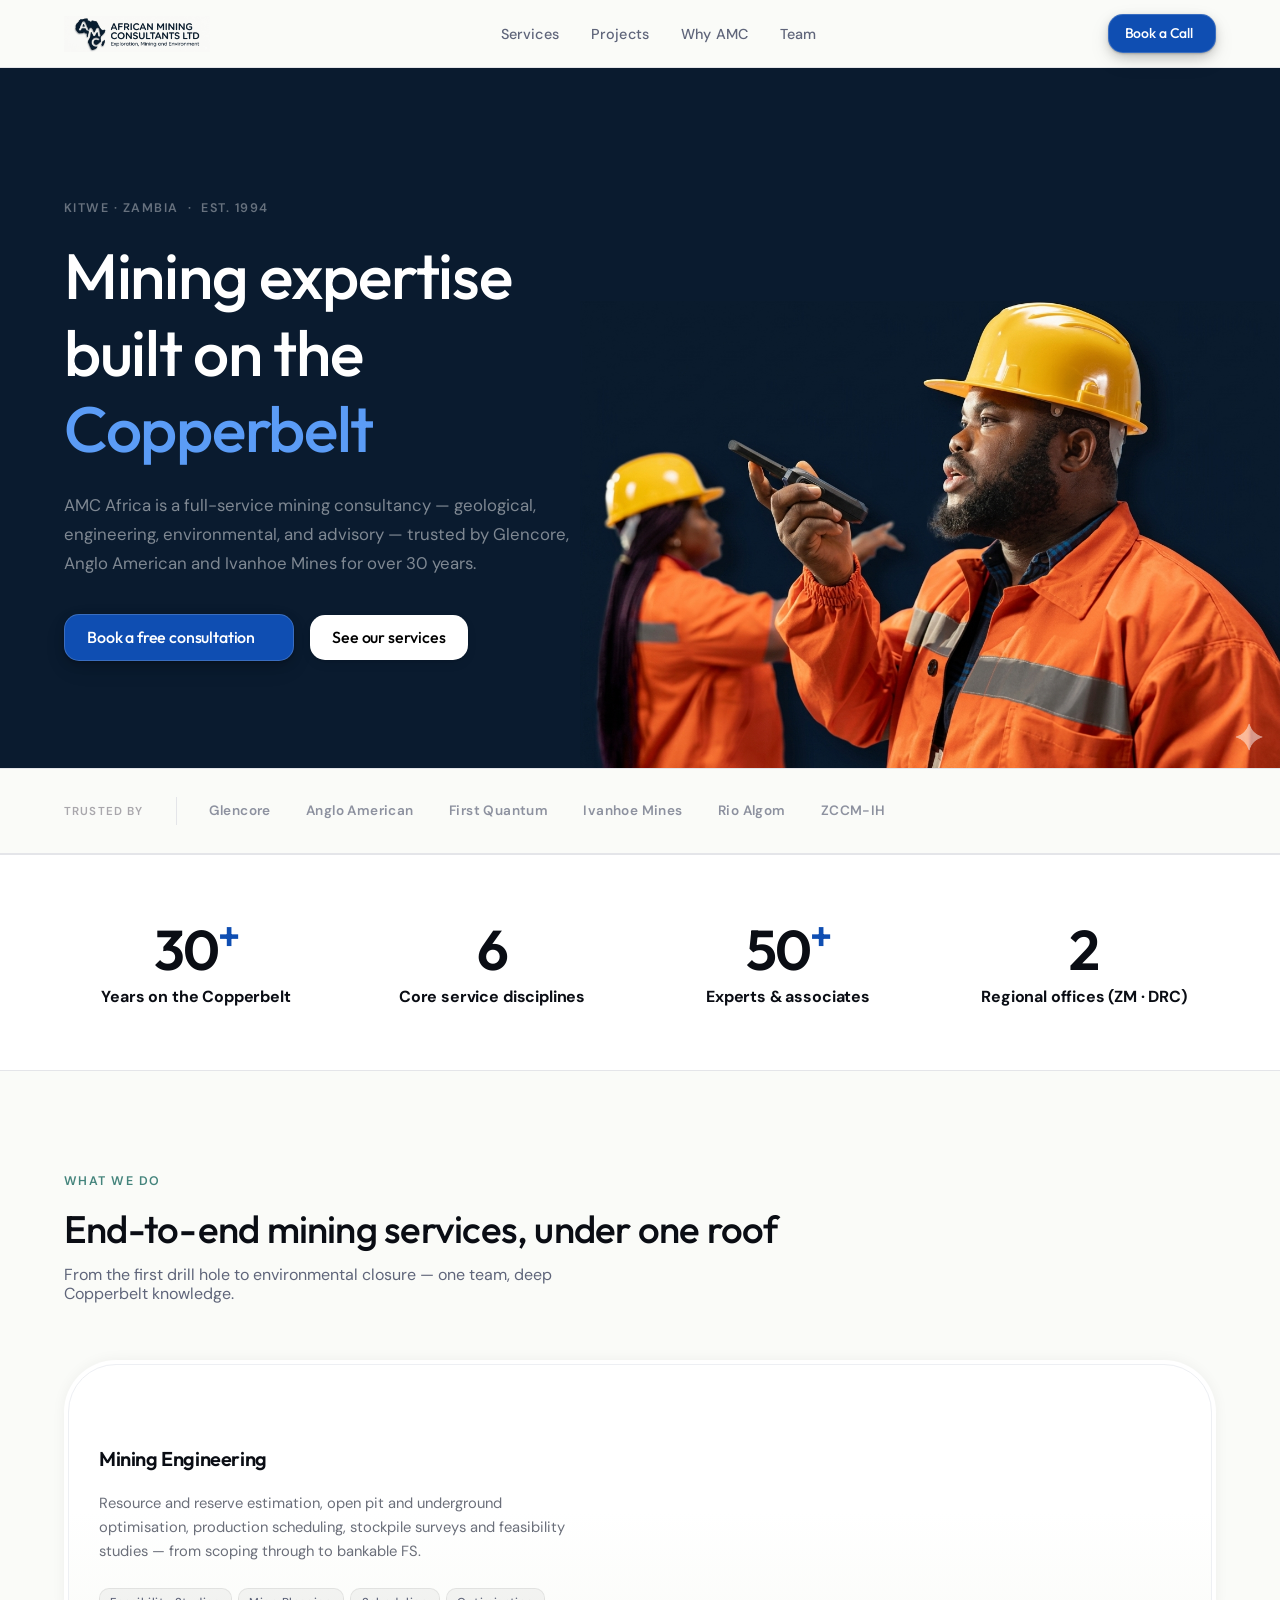
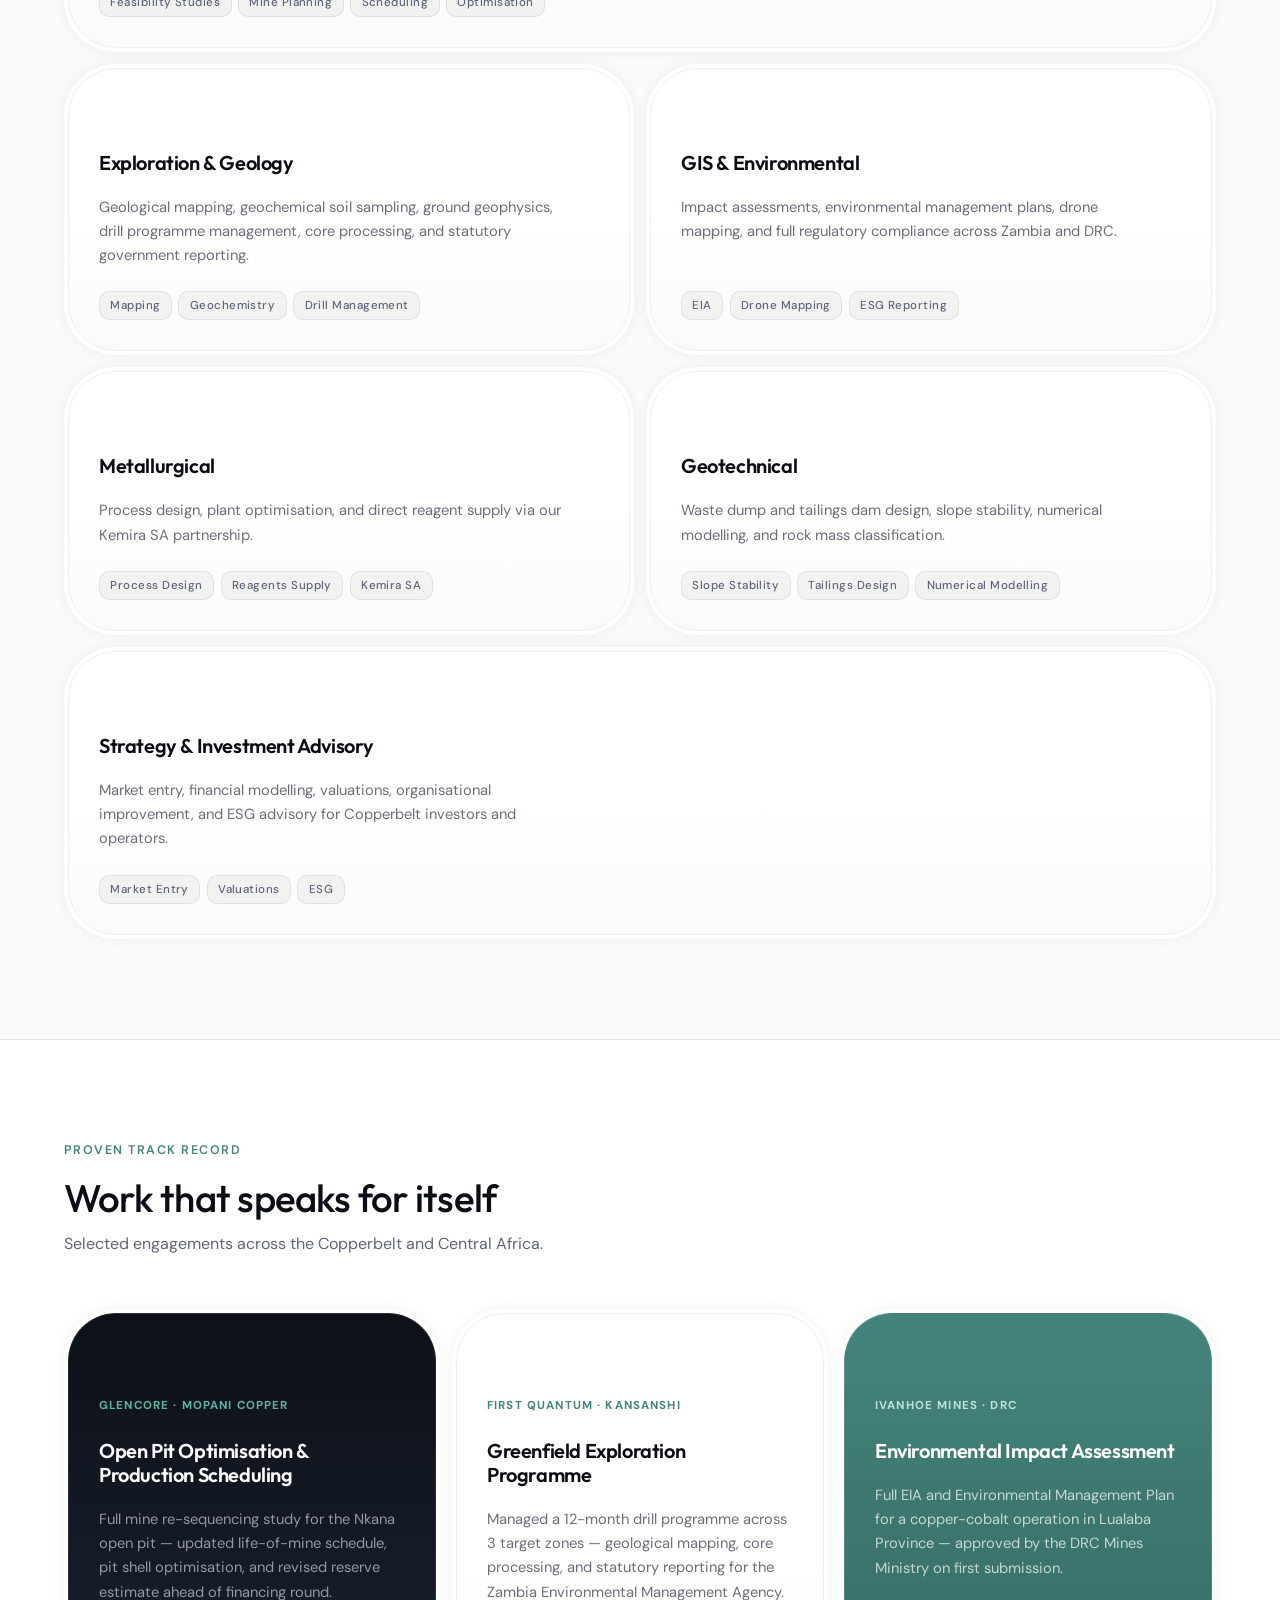
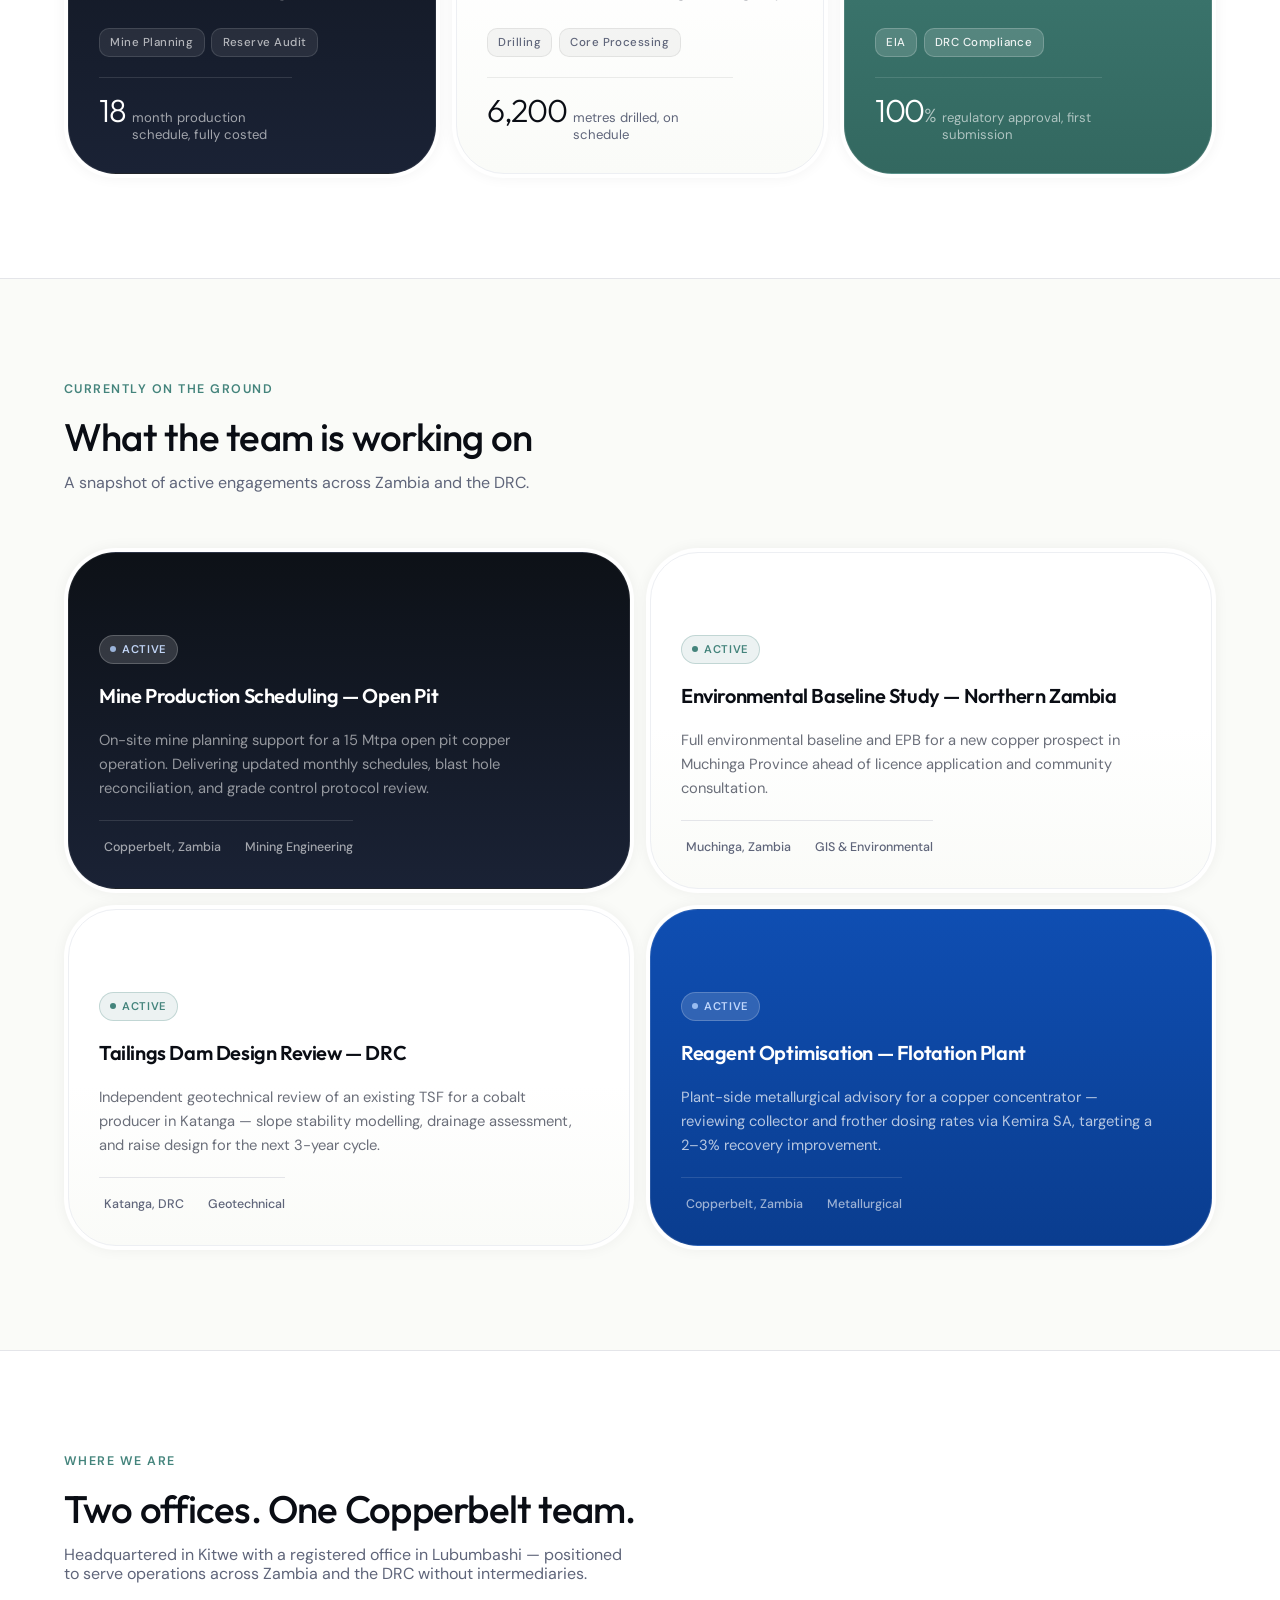
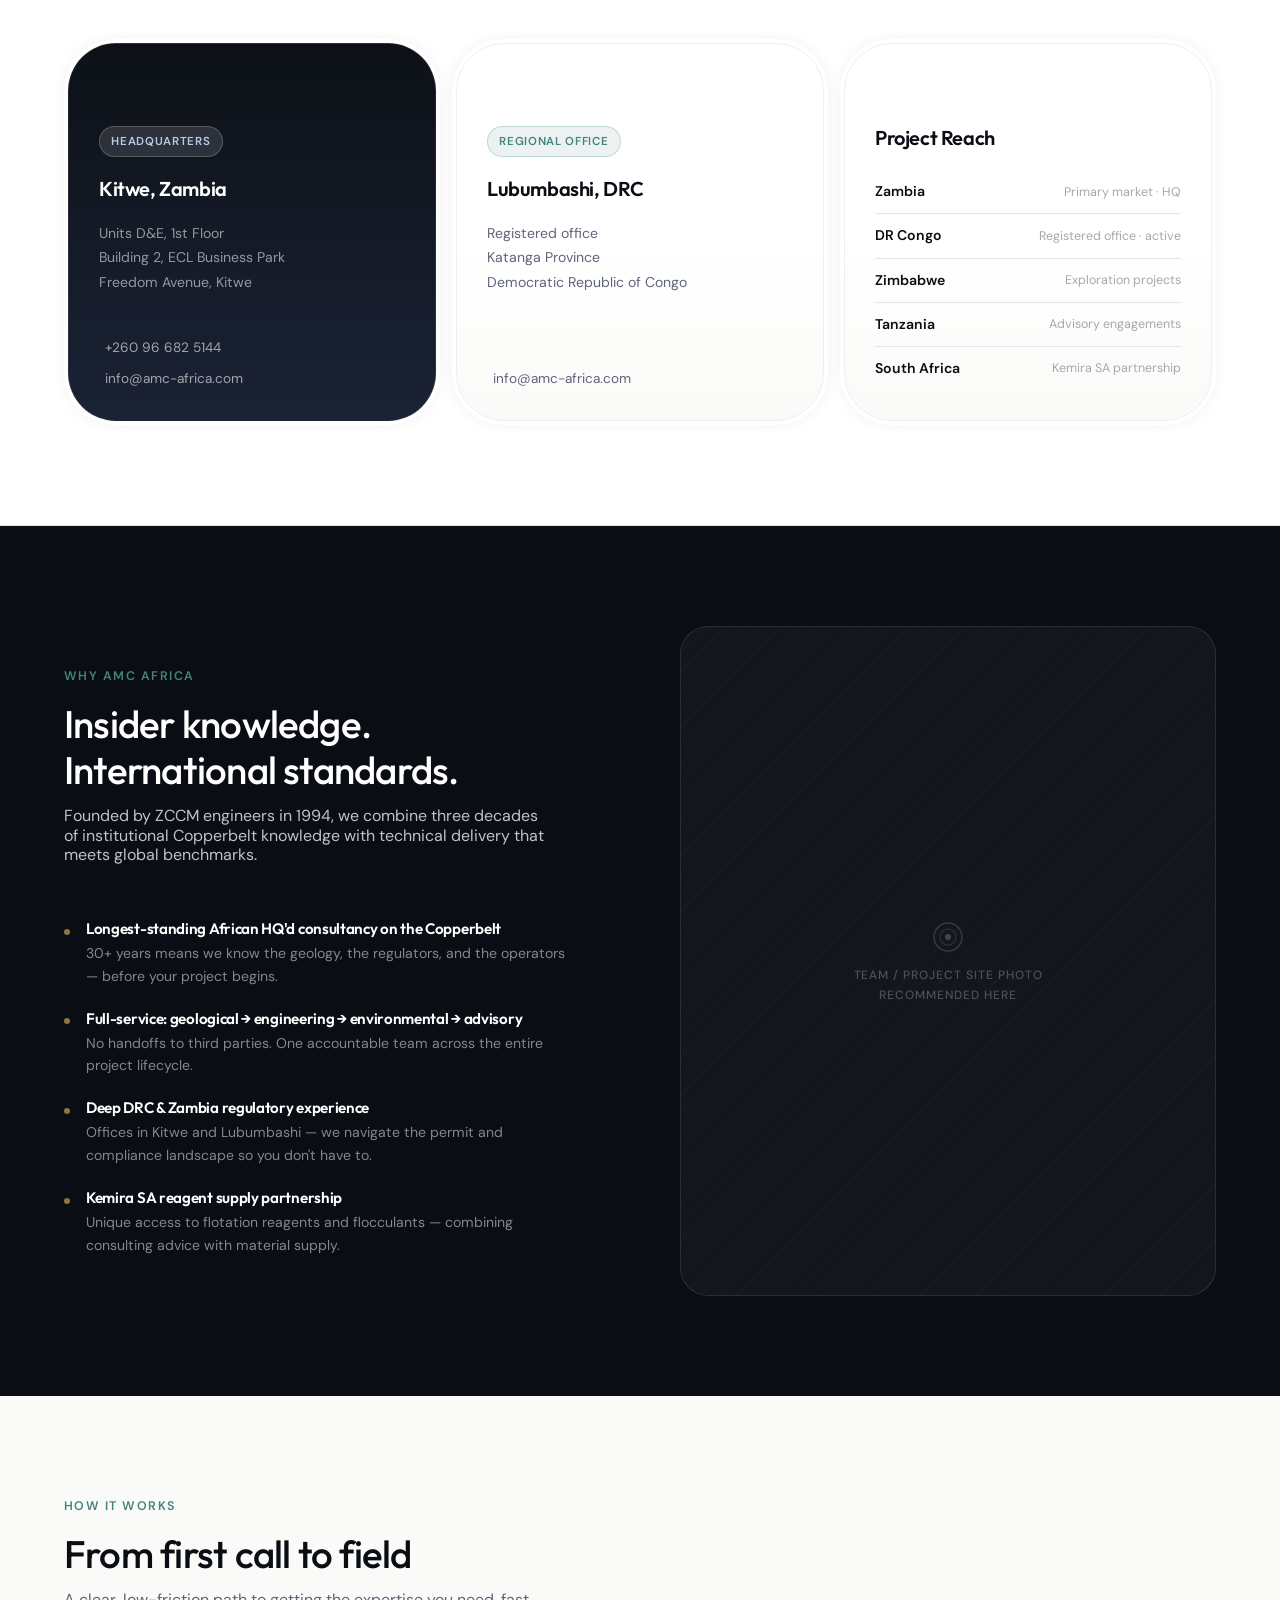
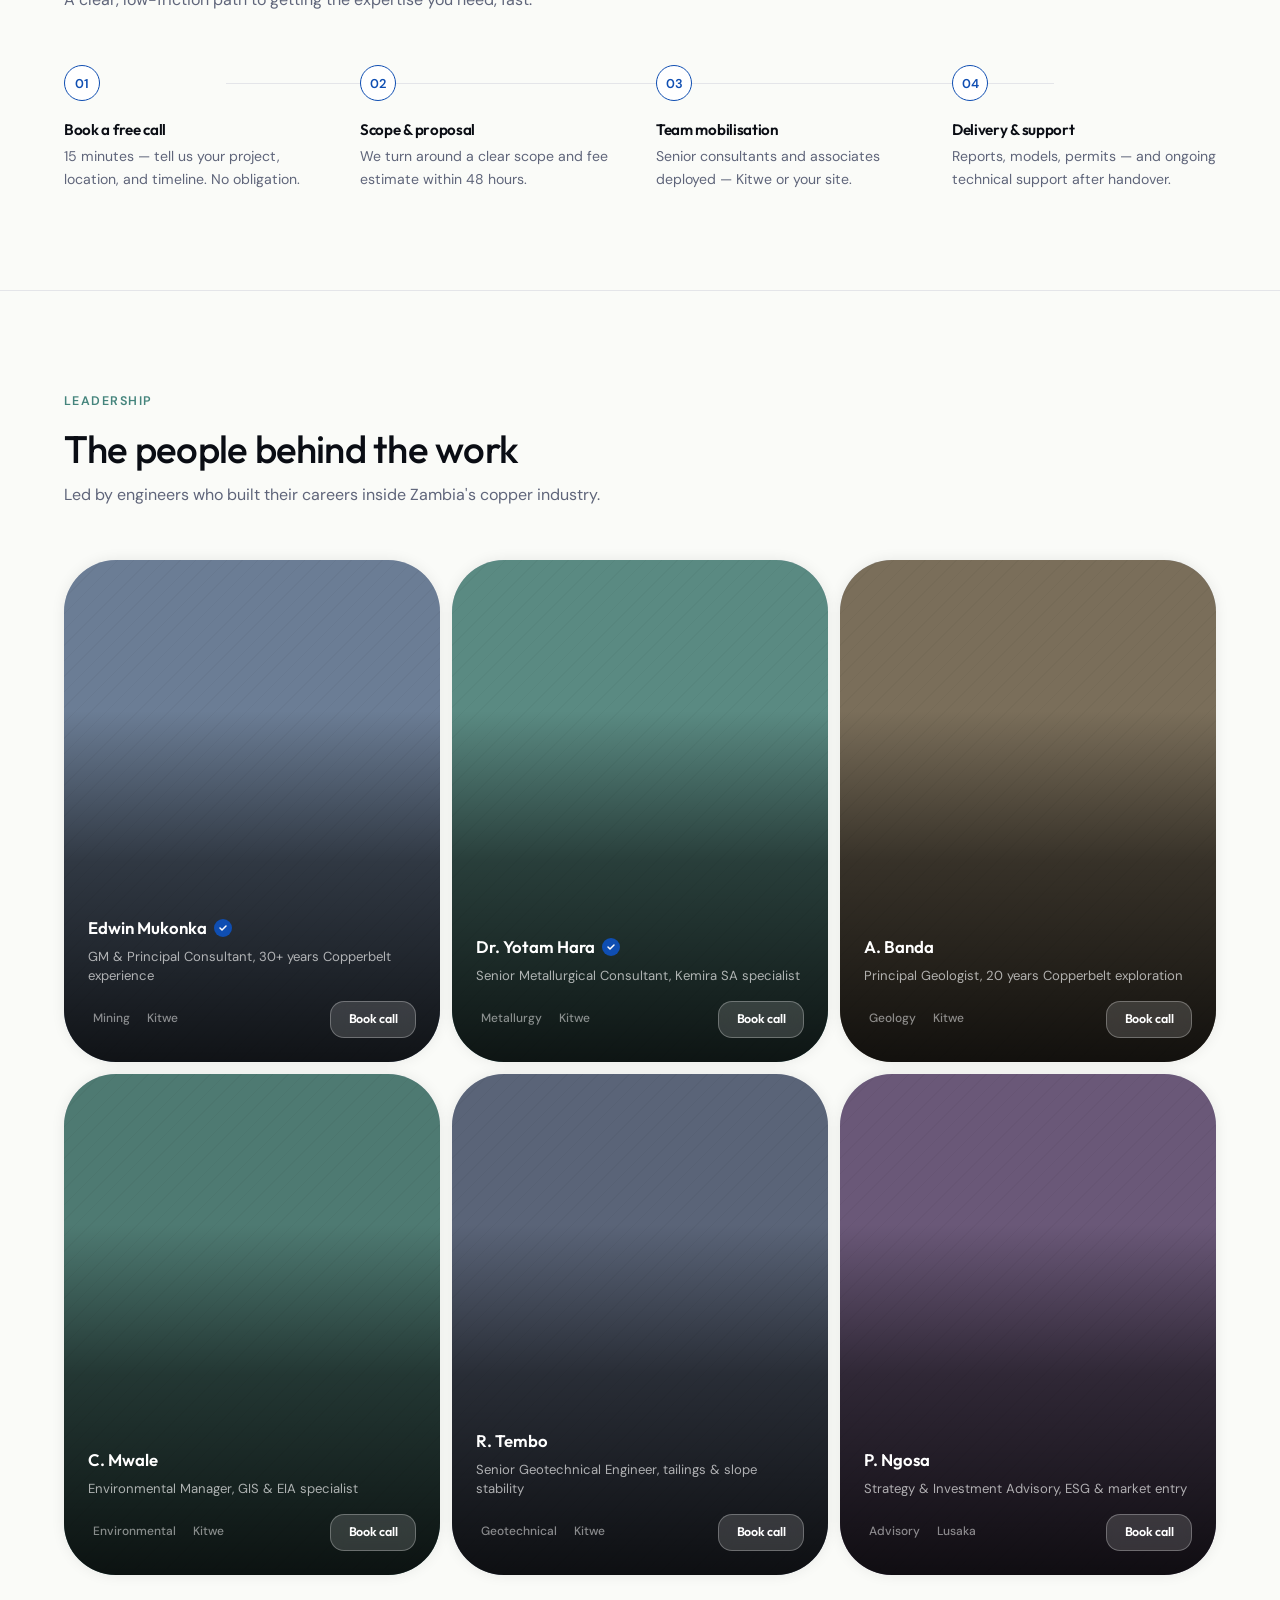
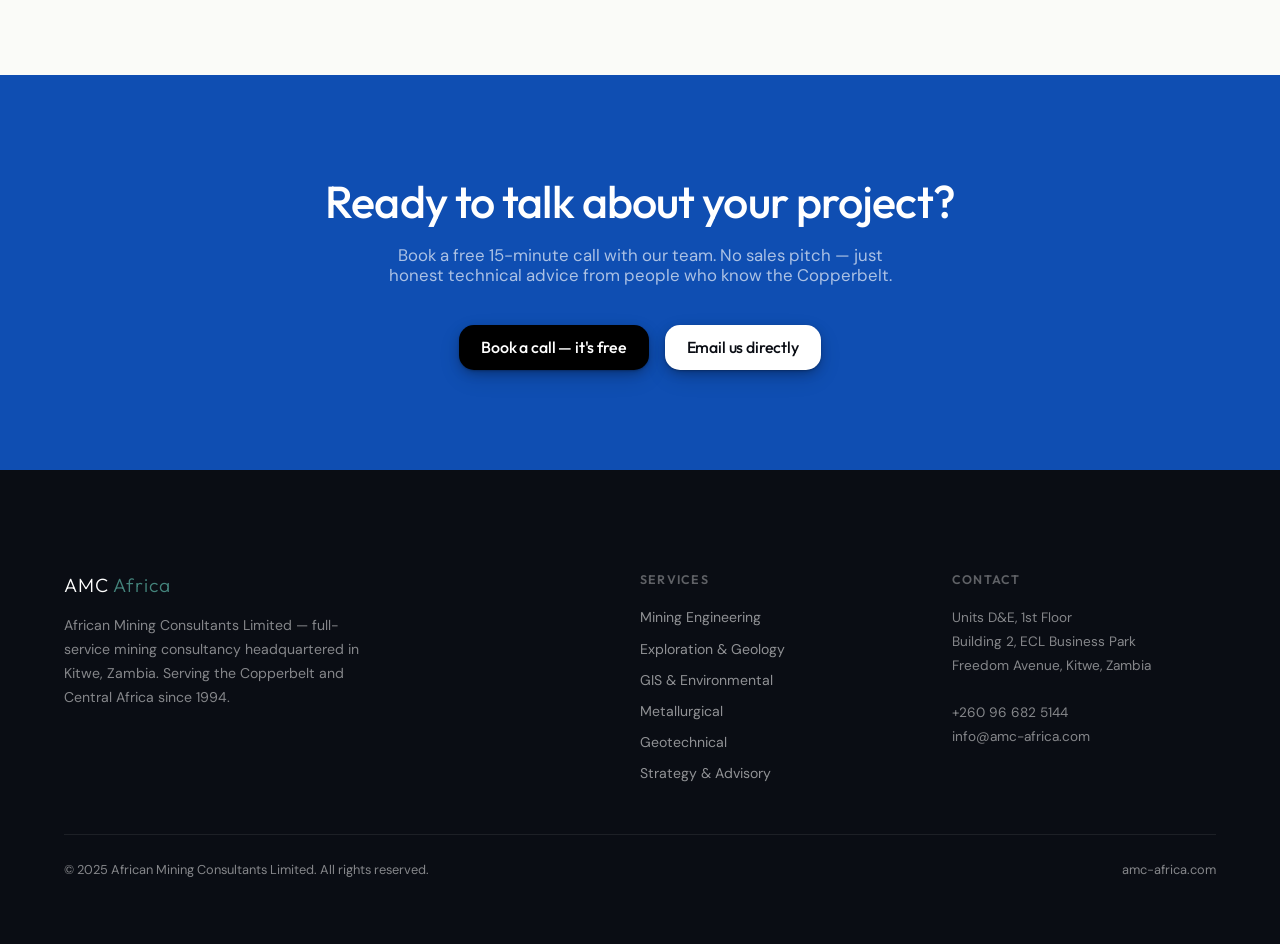
==== commit c1a6e07c: "Make nav background solid — remove backdrop blur Co-Authored-By: Claude Sonnet 4.6 <noreply@anthropi" ====
--- a/clients/amc-africa/site/index.html
+++ b/clients/amc-africa/site/index.html
@@ -67,8 +67,7 @@
       position: sticky;
       top: 0;
       z-index: 100;
-      background: rgba(250,251,248,0.96);
-      backdrop-filter: blur(8px);
+      background: #FAFBF8;
       border-bottom: 1px solid var(--border);
       padding: 0 5vw;
       display: flex;
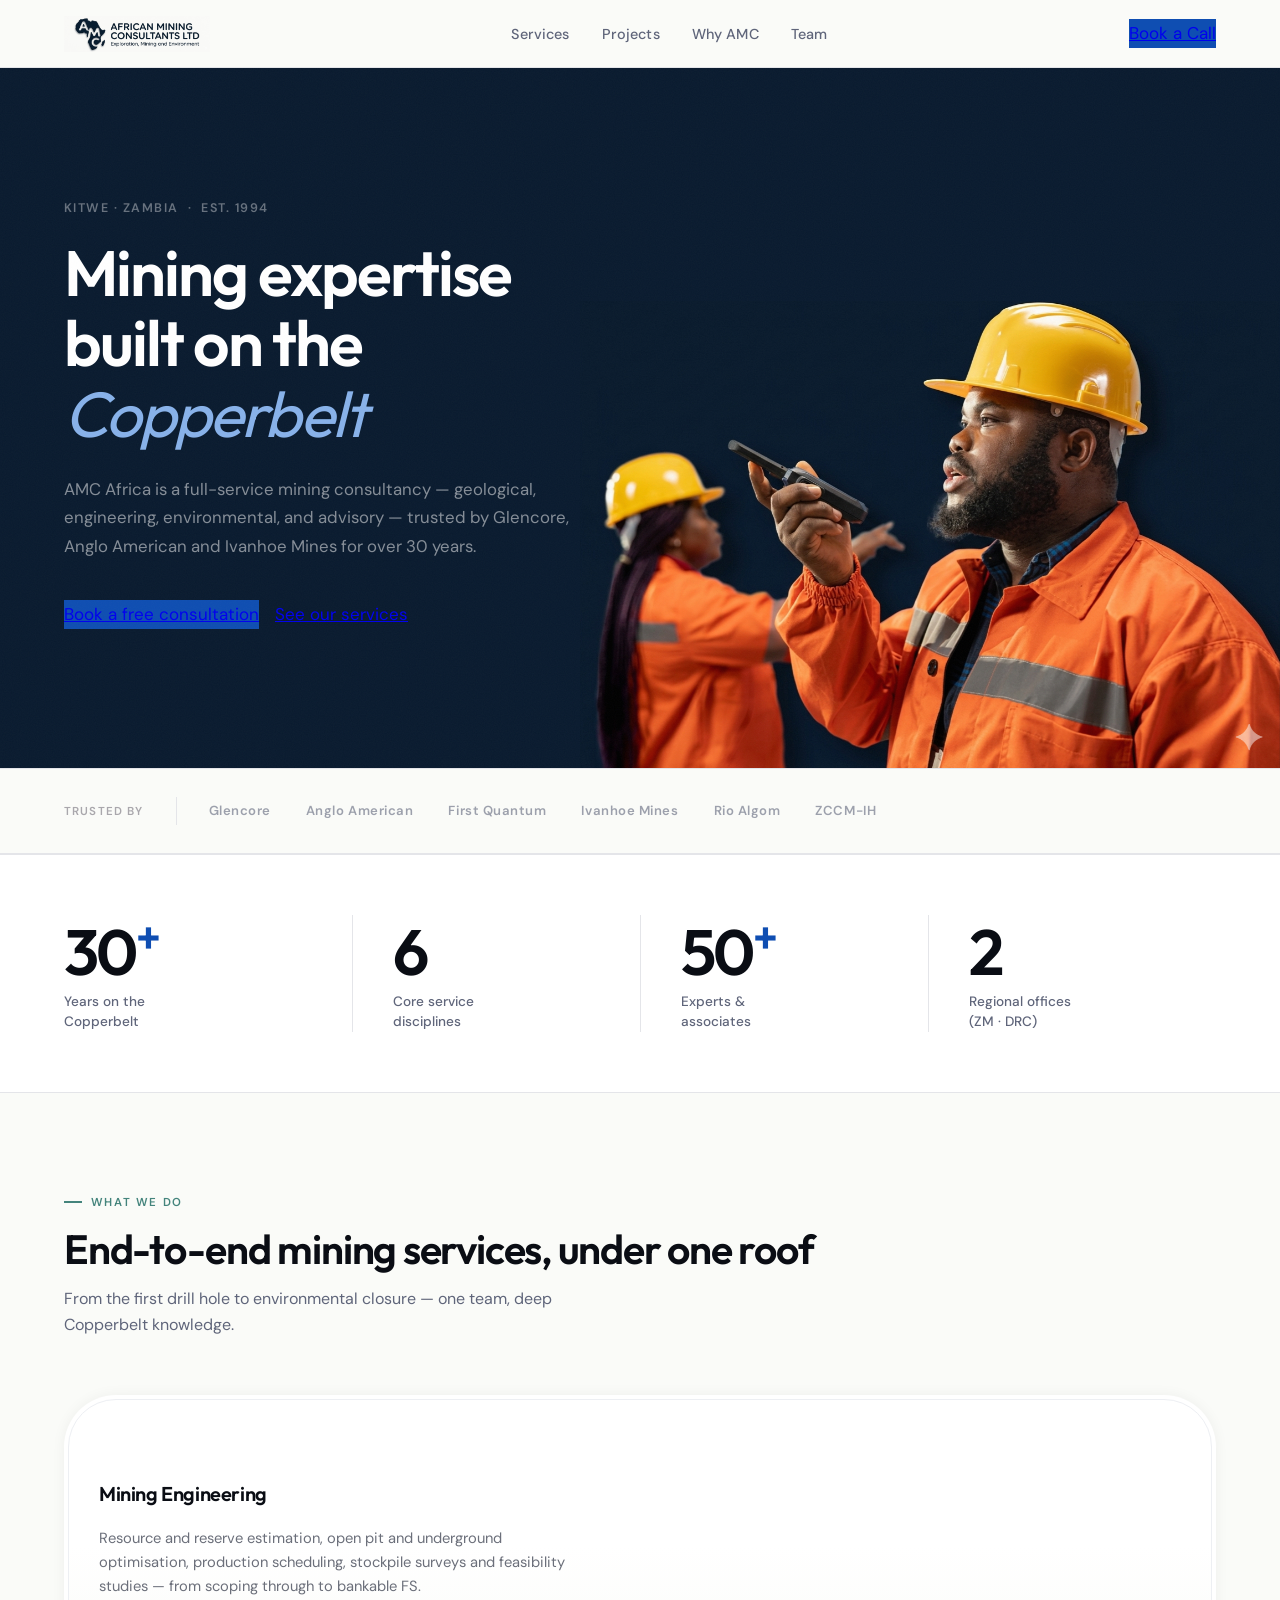
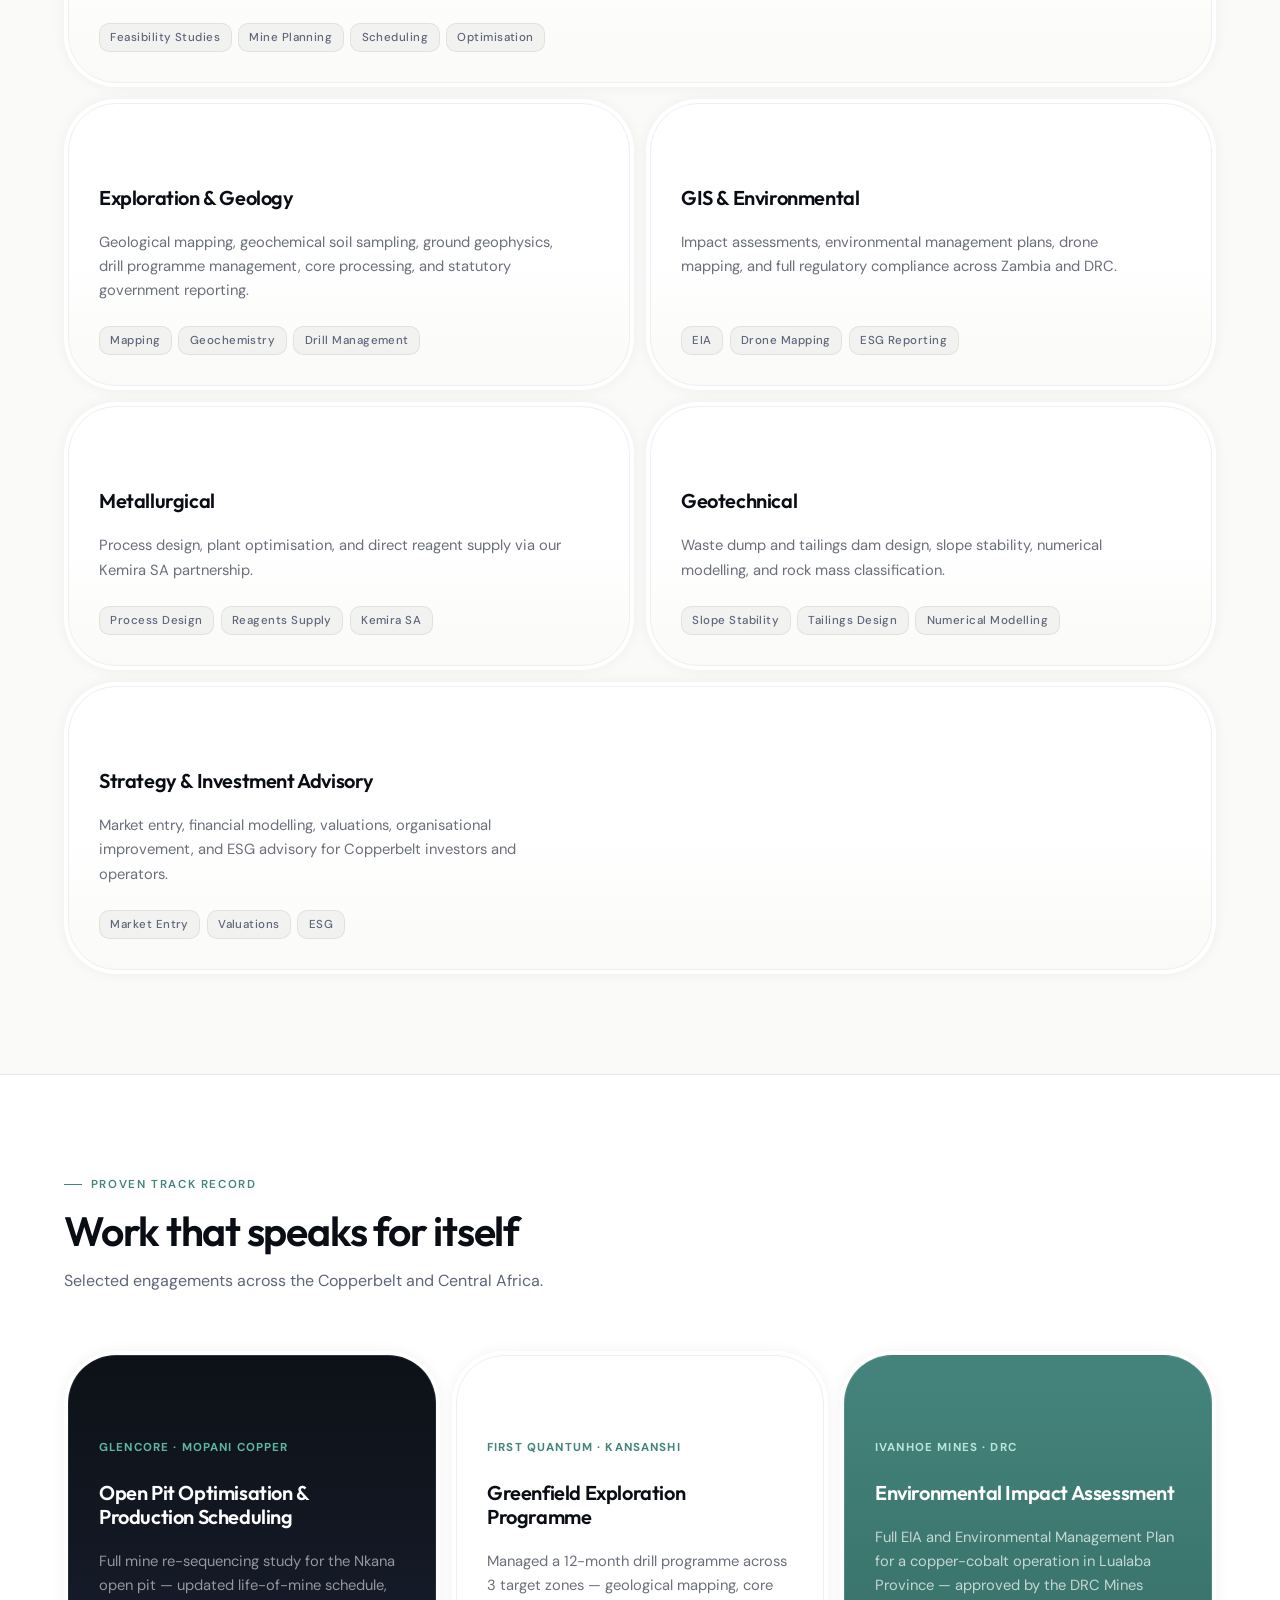
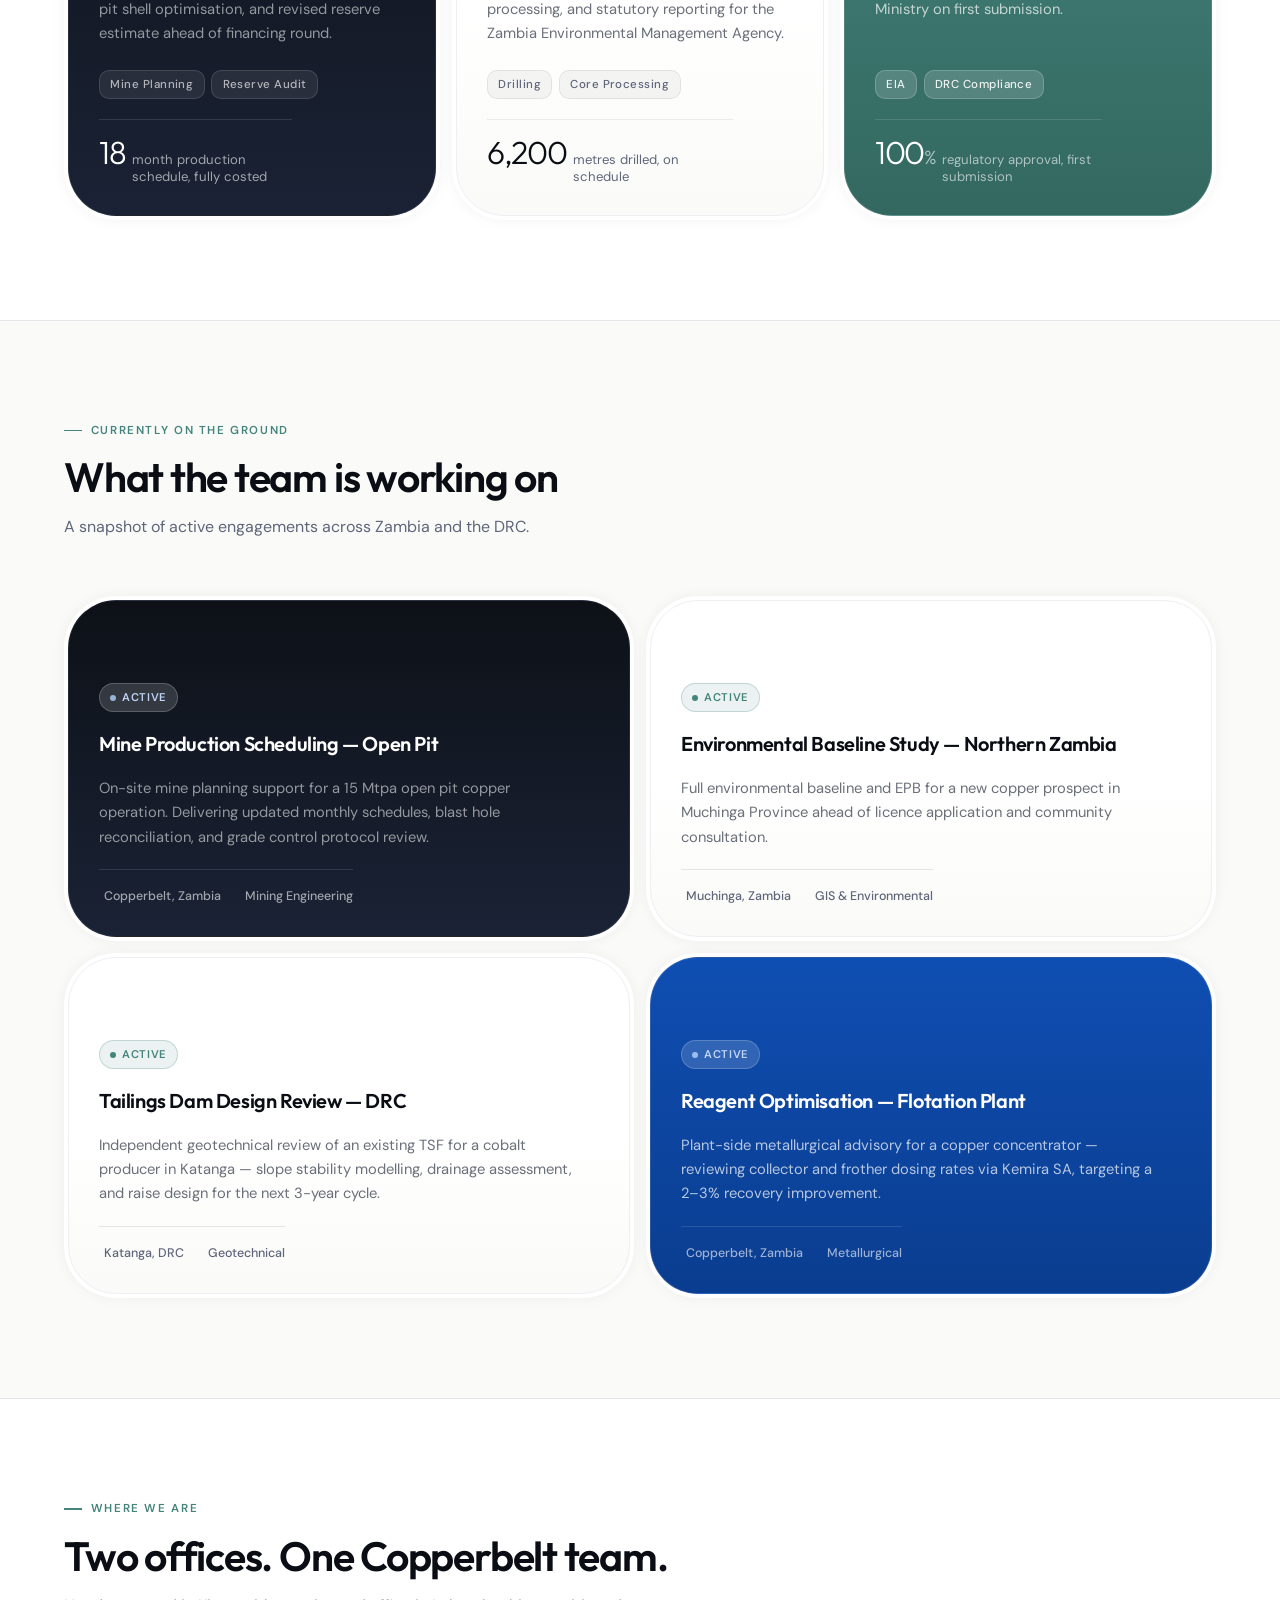
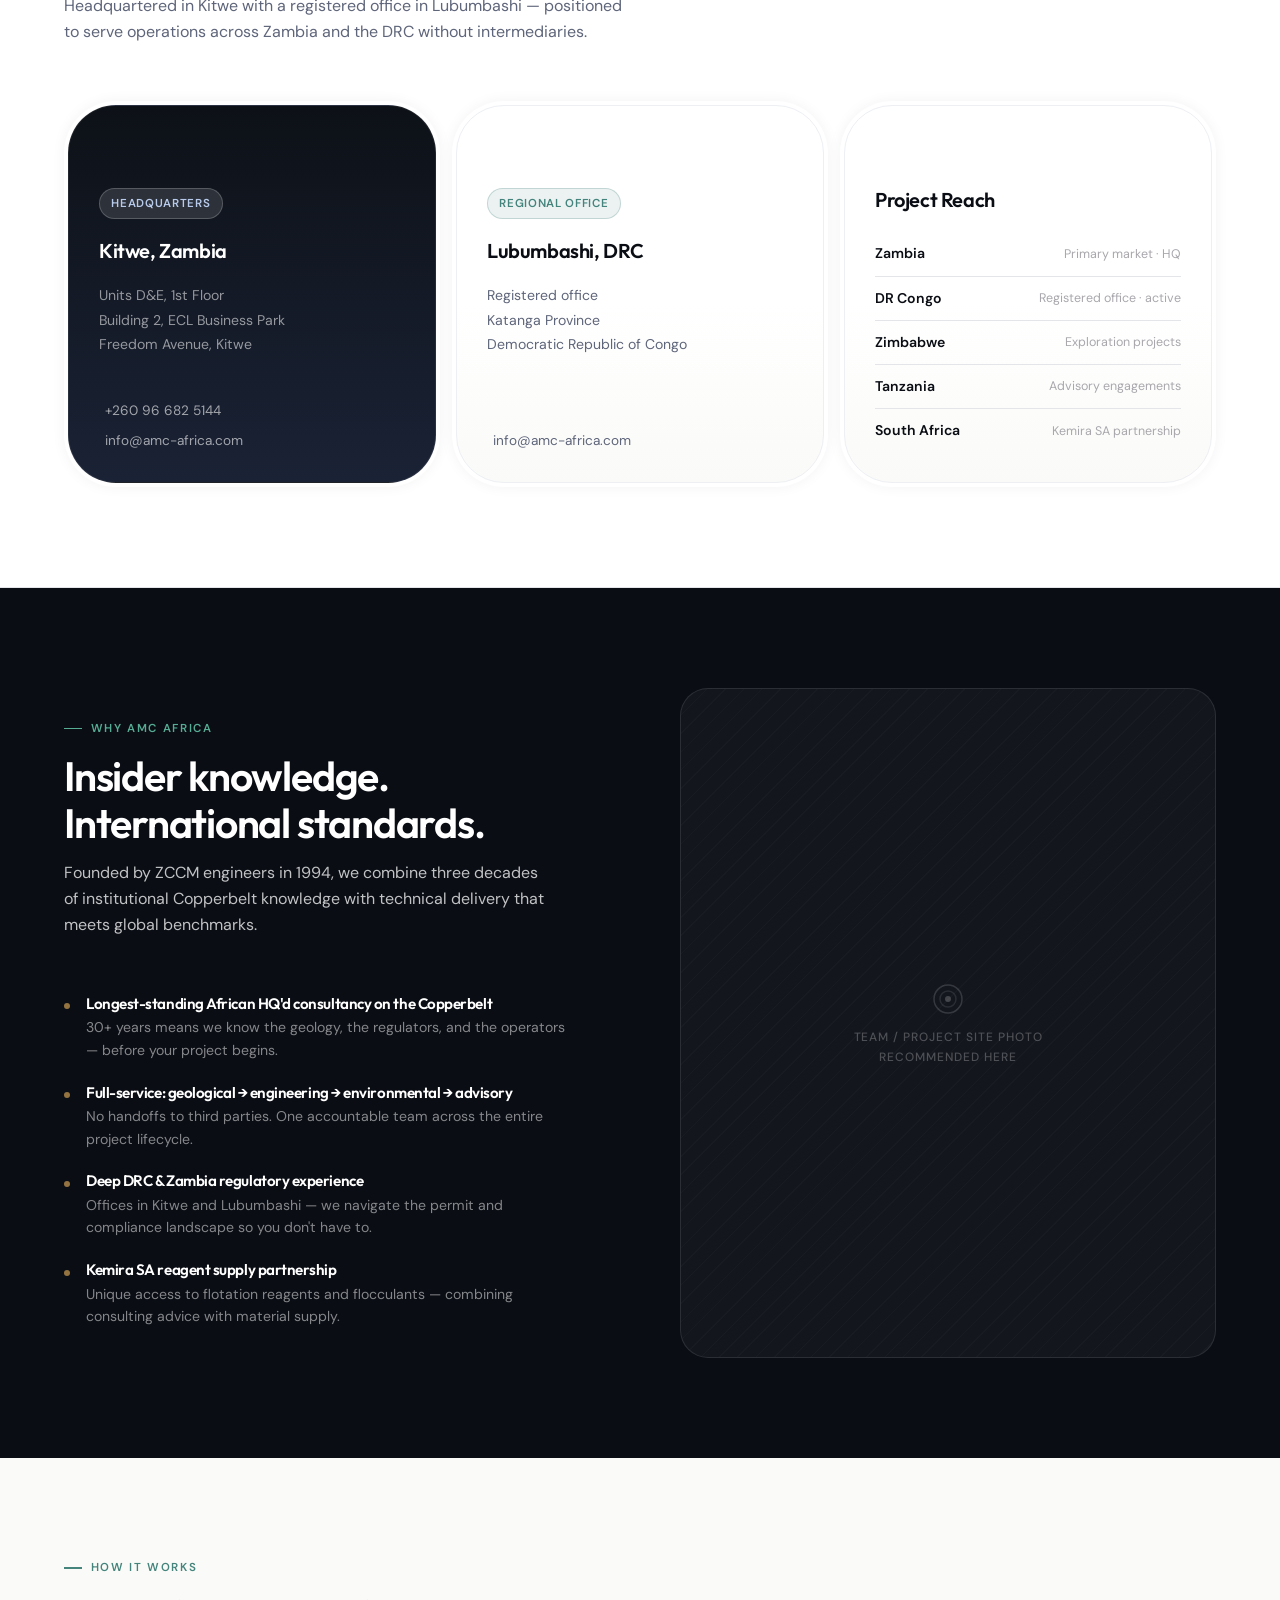
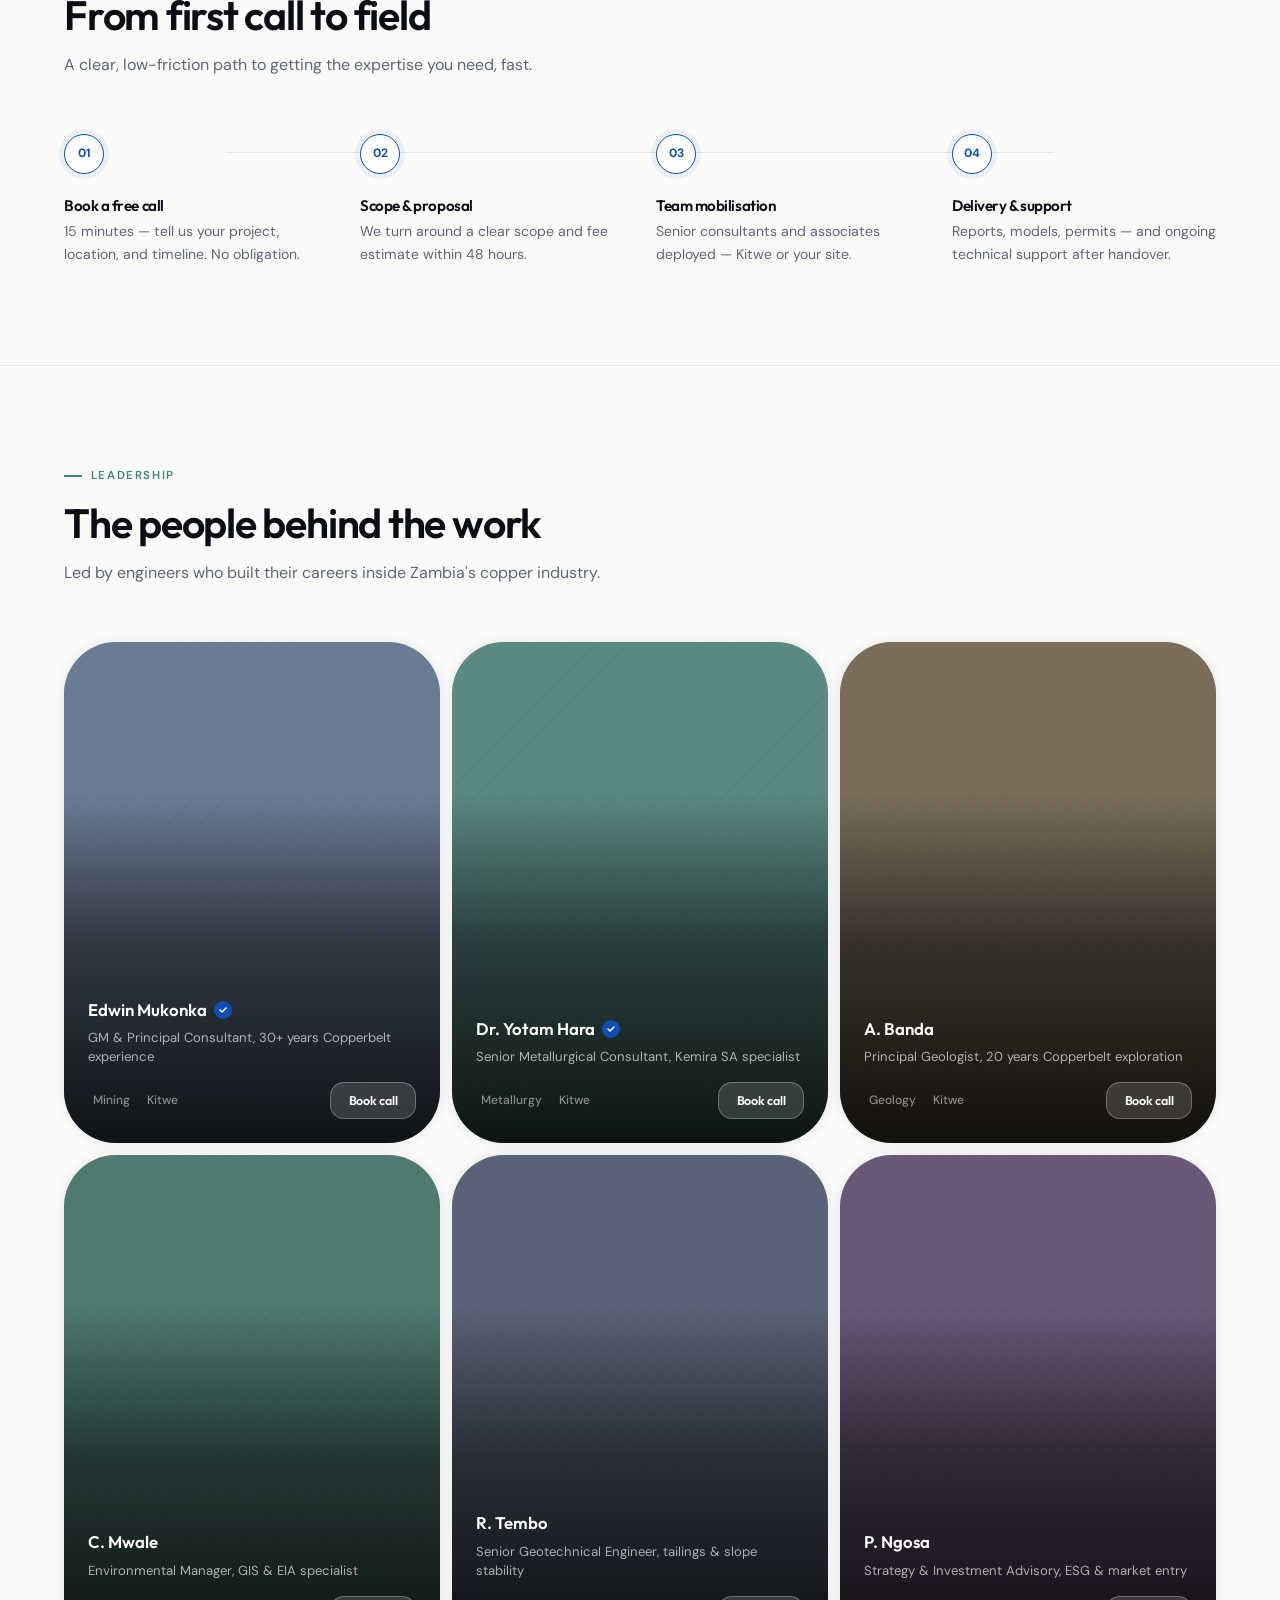
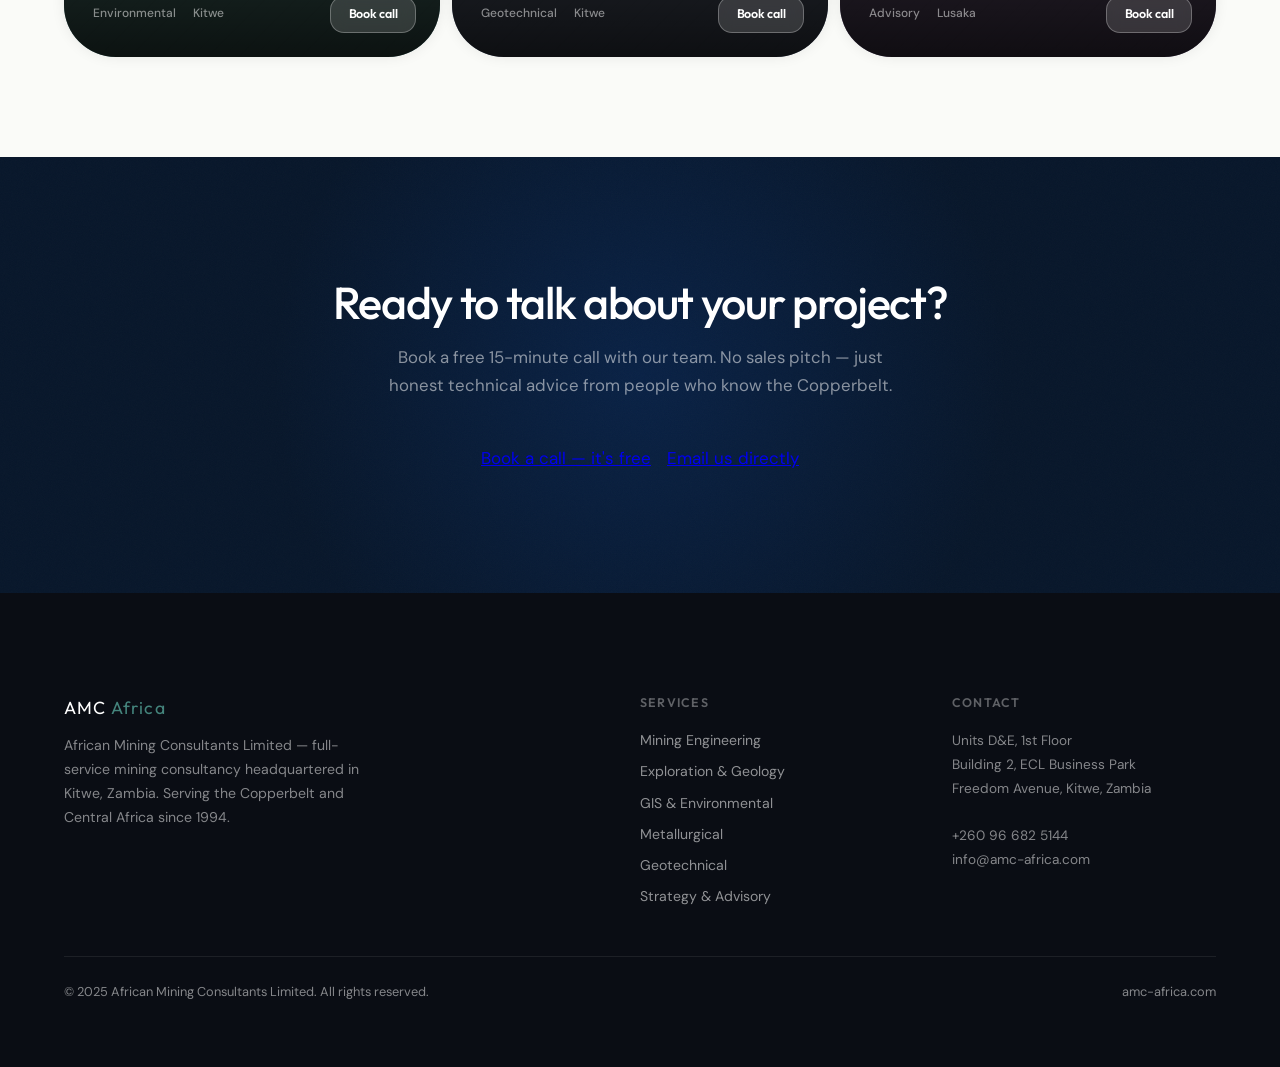
==== commit ac4c64c8: "Beautify AMC site — typography, reveals, stats, CTA, grain - Tighten h1-h4 tracking to -0.03em, fix " ====
--- a/clients/amc-africa/site/index.html
+++ b/clients/amc-africa/site/index.html
@@ -8,6 +8,7 @@
   <link rel="preconnect" href="https://fonts.googleapis.com" />
   <link rel="preconnect" href="https://fonts.gstatic.com" crossorigin />
   <link rel="stylesheet" href="https://cdn.hugeicons.com/font/hgi-stroke-rounded.css" />
+  <link rel="stylesheet" href="css/amc-btn.css" />
   <link href="https://fonts.googleapis.com/css2?family=Outfit:wght@300;400;500;600;700&family=DM+Sans:wght@300;400;500;600&display=swap" rel="stylesheet" />
   <style>
     *, *::before, *::after { box-sizing: border-box; margin: 0; padding: 0; }
@@ -39,23 +40,16 @@
     h1, h2, h3, h4 {
       font-family: 'Outfit', sans-serif;
       font-weight: 500;
-      line-height: 1.2;
+      line-height: 1.15;
       text-wrap: balance;
-      letter-spacing: -0.02em;
-      width: 100%;
-      white-space: pre-wrap;
-      word-wrap: break-word;
-      word-break: break-word;
-      perspective: 1200px;
+      letter-spacing: -0.03em;
+      overflow-wrap: break-word;
     }
 
     p {
-      width: 100%;
-      white-space: pre-wrap;
-      word-wrap: break-word;
-      word-break: break-word;
       max-width: 480px;
-      line-height: 1.2;
+      line-height: 1.65;
+      overflow-wrap: break-word;
     }
 
     /* ── SECTION WRAPPERS ── */
@@ -113,18 +107,13 @@
     }
     .hero h1 {
       font-size: clamp(2.8rem, 5vw, 4.5rem);
-      font-weight: 500;
+      font-weight: 600;
       color: #ffffff;
-      margin-bottom: 1.4rem;
-      width: 100%;
-      height: auto;
-      white-space: pre-wrap;
-      word-wrap: break-word;
-      word-break: break-word;
-      line-height: 1.2;
-    }
-    .hero h1 em { font-style: normal; font-weight: 500; color: #5b9cf6; }
-    .hero-sub { font-size: 1.05rem; color: rgba(255,255,255,0.48); max-width: 520px; margin-bottom: 2.2rem; line-height: 1.75; }
+      margin-bottom: 1.6rem;
+      line-height: 1.1;
+    }
+    .hero h1 em { font-style: italic; font-weight: 400; color: rgba(150,195,255,0.9); }
+    .hero-sub { font-size: 1.05rem; color: rgba(255,255,255,0.5); max-width: 520px; margin-bottom: 2.4rem; line-height: 1.72; }
     .hero-actions { display: flex; gap: 1rem; align-items: center; flex-wrap: wrap; }
 
     /* Figure — person emerges from bottom of hero */
@@ -155,15 +144,17 @@
 
     /* ── STATS ── */
     .stats { background: var(--white); border-top: 1px solid var(--border); border-bottom: 1px solid var(--border); padding: 60px 5vw; }
-    .stats-inner { max-width: 1280px; margin: 0 auto; display: grid; grid-template-columns: repeat(4, 1fr); gap: 2rem; }
-    .stat { text-align: center; }
-    .stat-number { font-family: 'Outfit', sans-serif; font-weight: 600; letter-spacing: -0.03em; font-size: 3.5rem; color: var(--dark); line-height: 1; margin-bottom: 0.4rem; }
-    .stat-number span { color: var(--blue); font-size: 2.5rem; vertical-align: super; }
-    .stat-label { font-size: 1rem; color: var(--dark); font-weight: 700; letter-spacing: -0.01em; }
+    .stats-inner { max-width: 1280px; margin: 0 auto; display: grid; grid-template-columns: repeat(4, 1fr); }
+    .stat { text-align: left; padding: 0 2.5rem; border-left: 1px solid var(--border); }
+    .stat:first-child { padding-left: 0; border-left: none; }
+    .stat-number { font-family: 'Outfit', sans-serif; font-weight: 600; letter-spacing: -0.04em; font-size: 4rem; color: var(--dark); line-height: 1; margin-bottom: 0.5rem; }
+    .stat-number span { color: var(--blue); font-size: 2.8rem; vertical-align: super; }
+    .stat-label { font-size: 0.85rem; color: var(--slate); font-weight: 500; letter-spacing: 0em; line-height: 1.45; max-width: 130px; }
 
     /* ── SECTION HEADER ── */
     .section-header { margin-bottom: 3.5rem; }
-    .section-eyebrow { font-size: 0.78rem; font-weight: 600; letter-spacing: 0.12em; text-transform: uppercase; color: var(--teal); margin-bottom: 0.9rem; }
+    .section-eyebrow { font-size: 0.72rem; font-weight: 600; letter-spacing: 0.14em; text-transform: uppercase; color: var(--teal); margin-bottom: 0.9rem; display: flex; align-items: center; gap: 0.55rem; }
+    .section-eyebrow::before { content: ''; width: 18px; height: 1.5px; background: currentColor; flex-shrink: 0; }
     .section-header h2 { font-size: clamp(1.8rem, 3vw, 2.8rem); font-weight: 500; }
     .section-header p { margin-top: 0.8rem; color: var(--slate); max-width: 560px; font-size: 1rem; }
 
@@ -176,6 +167,7 @@
     /* Outer shell */
     .bento-card {
       box-sizing: border-box;
+      position: relative;
       display: flex;
       flex-direction: column;
       padding: 4px;
@@ -186,7 +178,22 @@
       overflow: visible;
       transition: box-shadow 0.2s, transform 0.2s;
     }
-    .bento-card:hover { box-shadow: 0px 0px 28px 0px rgba(0,0,0,0.10); transform: translateY(-2px); }
+    .bento-card:hover { box-shadow: 0 6px 36px rgba(0,0,0,0.11), 0 1px 6px rgba(0,0,0,0.06); transform: translateY(-3px); }
+    .bento-card:hover .sc-inner { border-color: rgba(15,78,178,0.16); }
+
+    /* Spotlight layer */
+    .bento-card::after {
+      content: '';
+      position: absolute;
+      inset: 0;
+      border-radius: inherit;
+      opacity: 0;
+      background: radial-gradient(400px circle at var(--spot-x, 50%) var(--spot-y, 50%), rgba(15,78,178,0.055), transparent 60%);
+      transition: opacity 0.25s;
+      pointer-events: none;
+      z-index: 5;
+    }
+    .bento-card.spotlight::after { opacity: 1; }
 
     /* Inner container */
     .sc-inner {
@@ -317,7 +324,7 @@
     .steps { display: grid; grid-template-columns: repeat(4, 1fr); gap: 2rem; margin-top: 3.5rem; position: relative; }
     .steps::before { content: ''; position: absolute; top: 18px; left: calc(12.5% + 18px); right: calc(12.5% + 18px); height: 1px; background: var(--border); }
     .step { position: relative; }
-    .step-num { width: 36px; height: 36px; border-radius: 50%; border: 1px solid var(--blue); background: var(--white); display: flex; align-items: center; justify-content: center; font-size: 0.8rem; font-weight: 600; color: var(--blue); margin-bottom: 1.2rem; position: relative; z-index: 1; }
+    .step-num { width: 40px; height: 40px; border-radius: 50%; border: 1.5px solid var(--blue); background: var(--white); display: flex; align-items: center; justify-content: center; font-size: 0.75rem; font-weight: 700; color: var(--blue); margin-bottom: 1.4rem; position: relative; z-index: 1; box-shadow: 0 0 0 5px rgba(15,78,178,0.06); }
     .step h4 { font-family: 'Outfit', sans-serif; font-size: 0.95rem; font-weight: 600; color: var(--dark); margin-bottom: 0.4rem; }
     .step p { font-size: 0.88rem; color: var(--slate); line-height: 1.6; }
 
@@ -386,15 +393,17 @@
     .team-stat i { font-size: 12px; color: rgba(255,255,255,0.35); }
 
     /* ── CTA ── */
-    .cta-section { background: var(--blue); padding: 100px 5vw; text-align: center; }
-    .cta-section h2 { font-size: clamp(2rem, 3.5vw, 3.2rem); font-weight: 500; color: var(--white); max-width: 680px; margin: 0 auto 1rem; letter-spacing: -0.02em; }
-    .cta-section p { color: rgba(255,255,255,0.65); font-size: 1.05rem; max-width: 520px; margin: 0 auto 2.5rem; }
-    .cta-actions { display: flex; gap: 1rem; justify-content: center; flex-wrap: wrap; }
+    .cta-section { background: #07162A; padding: 120px 5vw; text-align: center; position: relative; overflow: hidden; }
+    .cta-section::before { content: ''; position: absolute; top: 50%; left: 50%; transform: translate(-50%, -50%); width: 800px; height: 800px; background: radial-gradient(circle, rgba(15,78,178,0.2) 0%, transparent 65%); pointer-events: none; z-index: 0; }
+    .cta-section::after { content: ''; position: absolute; inset: 0; opacity: 0.028; background-image: url("data:image/svg+xml,%3Csvg viewBox='0 0 256 256' xmlns='http://www.w3.org/2000/svg'%3E%3Cfilter id='n'%3E%3CfeTurbulence type='fractalNoise' baseFrequency='0.9' numOctaves='4' stitchTiles='stitch'/%3E%3C/filter%3E%3Crect width='100%25' height='100%25' filter='url(%23n)'/%3E%3C/svg%3E"); background-size: 200px 200px; pointer-events: none; z-index: 0; }
+    .cta-section h2 { font-size: clamp(2rem, 3.5vw, 3.4rem); font-weight: 500; color: var(--white); max-width: 680px; margin: 0 auto 1rem; letter-spacing: -0.03em; position: relative; z-index: 1; }
+    .cta-section p { color: rgba(255,255,255,0.52); font-size: 1.05rem; max-width: 520px; margin: 0 auto 2.8rem; position: relative; z-index: 1; }
+    .cta-actions { display: flex; gap: 1rem; justify-content: center; flex-wrap: wrap; position: relative; z-index: 1; }
 
     /* ── FOOTER ── */
     footer { background: var(--dark); color: rgba(255,255,255,0.5); padding: 100px 5vw 64px; }
     .footer-inner { max-width: 1280px; margin: 0 auto; display: grid; grid-template-columns: 2fr 1fr 1fr; gap: 3rem; }
-    .footer-brand { font-family: 'Outfit', sans-serif; font-weight: 300; letter-spacing: 0.05em; font-size: 1.2rem; color: var(--white); margin-bottom: 0.8rem; }
+    .footer-brand { font-family: 'Outfit', sans-serif; font-weight: 400; letter-spacing: 0.06em; font-size: 1.1rem; color: var(--white); margin-bottom: 0.8rem; }
     .footer-brand span { color: var(--teal); }
     .footer-desc { font-size: 0.88rem; line-height: 1.7; max-width: 320px; }
     .footer-col h5 { font-family: 'Outfit', sans-serif; font-size: 0.78rem; font-weight: 600; letter-spacing: 0.1em; text-transform: uppercase; color: rgba(255,255,255,0.35); margin-bottom: 1rem; }
@@ -403,67 +412,56 @@
     .footer-col address { font-style: normal; font-size: 0.85rem; line-height: 1.75; }
     .footer-bottom { max-width: 1280px; margin: 2.5rem auto 0; padding-top: 1.5rem; border-top: 1px solid rgba(255,255,255,0.08); display: flex; justify-content: space-between; align-items: center; font-size: 0.8rem; }
 
+    /* ── HERO GRAIN & LOAD ANIMATIONS ── */
+    .hero-section::after {
+      content: '';
+      position: absolute;
+      inset: 0;
+      z-index: 3;
+      pointer-events: none;
+      opacity: 0.032;
+      background-image: url("data:image/svg+xml,%3Csvg viewBox='0 0 256 256' xmlns='http://www.w3.org/2000/svg'%3E%3Cfilter id='n'%3E%3CfeTurbulence type='fractalNoise' baseFrequency='0.88' numOctaves='4' stitchTiles='stitch'/%3E%3C/filter%3E%3Crect width='100%25' height='100%25' filter='url(%23n)'/%3E%3C/svg%3E");
+      background-size: 256px 256px;
+    }
+    @keyframes heroUp {
+      from { opacity: 0; transform: translateY(22px); }
+      to   { opacity: 1; transform: translateY(0); }
+    }
+    .hero-eyebrow { animation: heroUp 0.72s cubic-bezier(0.16, 1, 0.3, 1) 0.08s both; }
+    .hero h1      { animation: heroUp 0.72s cubic-bezier(0.16, 1, 0.3, 1) 0.22s both; }
+    .hero-sub     { animation: heroUp 0.72s cubic-bezier(0.16, 1, 0.3, 1) 0.38s both; }
+    .hero-actions { animation: heroUp 0.72s cubic-bezier(0.16, 1, 0.3, 1) 0.52s both; }
+    .hero-figure  { animation: heroUp 0.9s  cubic-bezier(0.16, 1, 0.3, 1) 0.3s  both; }
+
+    /* ── SCROLL REVEAL ── */
+    .reveal {
+      opacity: 0;
+      transform: translateY(26px);
+      transition: opacity 0.72s cubic-bezier(0.16, 1, 0.3, 1),
+                  transform 0.72s cubic-bezier(0.16, 1, 0.3, 1);
+    }
+    .reveal.in-view { opacity: 1; transform: translateY(0); }
+
+    /* ── TRUST BAR REFINEMENT ── */
+    .trust-client {
+      font-size: 0.82rem;
+      font-weight: 600;
+      color: var(--slate);
+      letter-spacing: 0.04em;
+      opacity: 0.6;
+      transition: opacity 0.2s;
+    }
+    .trust-client:hover { opacity: 1; }
+
+    /* ── SECTION HEADER h2 sizing fix ── */
+    .section-header h2 { font-size: clamp(1.9rem, 3.2vw, 2.9rem); font-weight: 600; letter-spacing: -0.03em; }
+
+    /* ── WHY section eyebrow override ── */
+    .why .section-eyebrow { color: rgba(100,200,170,0.85); }
+
     /* ── AMC BUTTON SYSTEM ── */
-    .amc-btn {
-      border-radius: 15px;
-      corner-shape: superellipse(1.25);
-      overflow: hidden;
-      display: inline-flex;
-      align-items: center;
-      gap: 4px;
-      font-family: 'Outfit', sans-serif;
-      font-size: 16px;
-      font-weight: 500;
-      line-height: 1.3;
-      letter-spacing: -0.01em;
-      text-decoration: none;
-      cursor: pointer;
-      border: none;
-      transition: opacity 0.18s ease;
-    }
-    .amc-btn:hover { opacity: 0.88; }
-    .amc-btn-label { padding: 12px 22px; white-space: nowrap; }
-    .amc-btn--blue { gap: 8px; }
-    .amc-btn--blue.amc-btn--sm .amc-btn-label { padding: 9px 0 9px 16px; }
-    .amc-btn-icon { background: rgb(33,33,33); border-radius: 12px; corner-shape: superellipse(1.25); border: 1px solid rgb(102,102,102); padding: 6px; margin-left: 6px; display: flex; align-items: center; justify-content: center; flex-shrink: 0; }
-    .amc-btn-icon i { font-size: 16px; line-height: 1; filter: brightness(0) invert(1); }
-
-    /* Natural dark shadows on all button variants */
-    .amc-btn--primary {
-      background: rgb(0,0,0);
-      color: #ffffff;
-      box-shadow:
-        0px 1px 2px rgba(0,0,0,0.22),
-        0px 4px 12px -2px rgba(0,0,0,0.28),
-        0px 8px 24px -4px rgba(0,0,0,0.18);
-    }
-    .amc-btn--blue {
-      background: var(--blue);
-      color: #ffffff;
-      border: 1px solid rgba(255,255,255,0.18);
-      box-shadow:
-        0px 1px 2px rgba(0,0,0,0.18),
-        0px 4px 12px -2px rgba(0,0,0,0.22),
-        0px 8px 24px -4px rgba(0,0,0,0.14);
-    }
-    .amc-btn--blue .amc-btn-icon { background: none; border: none; padding: 0 8px 0 0; margin-left: 0; }
-    .amc-btn--blue .amc-btn-icon i { font-size: 22px; }
-    .amc-btn--blue.amc-btn--sm .amc-btn-icon i { font-size: 18px; }
-    .amc-btn--secondary { background: rgb(255,255,255); color: rgb(0,0,0); box-shadow: 0px 1px 2px rgba(0,0,0,0.08), 0px 4px 12px -2px rgba(0,0,0,0.1); }
-    .amc-btn--ghost-white { background: rgba(255,255,255,0.12); color: #ffffff; border: 1px solid rgba(255,255,255,0.3); }
-    .amc-btn--white {
-      background: #ffffff;
-      color: var(--dark);
-      box-shadow:
-        0px 1px 2px rgba(0,0,0,0.22),
-        0px 4px 12px -2px rgba(0,0,0,0.28),
-        0px 8px 24px -4px rgba(0,0,0,0.18);
-    }
-
-    .amc-btn--sm { font-size: 14px; }
-    .amc-btn--sm .amc-btn-label { padding: 9px 16px; }
-    .amc-btn--sm .amc-btn-icon { padding: 5px; border-radius: 9px; margin-left: 4px; }
-    .amc-btn--sm .amc-btn-icon i { font-size: 14px; }
+    /* amc-btn loaded from components/buttons/amc-btn.css */
+    .amc-btn--blue { background: var(--blue); }
 
     /* Team CTA — squircle pill */
     .team-cta {
@@ -501,7 +499,11 @@
         aspect-ratio: 700 / 467;
       }
       .why-visual { aspect-ratio: 16/9; }
-      .stats-inner { grid-template-columns: repeat(2, 1fr); gap: 1.5rem; }
+      .stats-inner { grid-template-columns: repeat(2, 1fr); gap: 0; }
+      .stat { padding: 1.25rem 1.5rem; border-left: 1px solid var(--border); border-top: none; }
+      .stat:first-child { padding-left: 0; border-left: none; }
+      .stat:nth-child(odd) { border-left: none; padding-left: 0; }
+      .stat-label { max-width: none; }
       .steps { grid-template-columns: 1fr 1fr; }
       .steps::before { display: none; }
       .footer-inner { grid-template-columns: 1fr 1fr; gap: 2rem; }
@@ -519,8 +521,7 @@
     @media (max-width: 680px) {
       .hero { padding: 70px 5vw 0; }
       .hero h1 { font-size: clamp(2rem, 8vw, 3rem); }
-      .stats-inner { grid-template-columns: repeat(2, 1fr); }
-      .stat-number { font-size: 2.5rem; }
+      .stat-number { font-size: 2.8rem; }
       .steps { grid-template-columns: 1fr; }
       .footer-inner { grid-template-columns: 1fr; }
       .cta-section, .why, .process, .team, .section-pad { padding: 60px 5vw; }
@@ -1159,36 +1160,78 @@
 </footer>
 
 <script>
-  (function() {
-    const stats = [
-      { el: document.querySelectorAll('.stat-number')[0], target: 30, suffix: '+', duration: 1800 },
-      { el: document.querySelectorAll('.stat-number')[1], target: 6,  suffix: '',  duration: 1000 },
-      { el: document.querySelectorAll('.stat-number')[2], target: 50, suffix: '+', duration: 1600 },
-      { el: document.querySelectorAll('.stat-number')[3], target: 2,  suffix: '',  duration: 800  },
-    ];
-    function easeOutQuart(t) { return 1 - Math.pow(1 - t, 4); }
-    function animateStat(s) {
-      const start = performance.now();
-      function step(now) {
-        const elapsed = now - start;
-        const progress = Math.min(elapsed / s.duration, 1);
-        const value = Math.round(easeOutQuart(progress) * s.target);
-        s.el.innerHTML = value + '<span>' + s.suffix + '</span>';
-        if (progress < 1) requestAnimationFrame(step);
+(function() {
+
+  /* ── STAT COUNTER ── */
+  const stats = [
+    { el: document.querySelectorAll('.stat-number')[0], target: 30, suffix: '+', duration: 1800 },
+    { el: document.querySelectorAll('.stat-number')[1], target: 6,  suffix: '',  duration: 1000 },
+    { el: document.querySelectorAll('.stat-number')[2], target: 50, suffix: '+', duration: 1600 },
+    { el: document.querySelectorAll('.stat-number')[3], target: 2,  suffix: '',  duration: 800  },
+  ];
+  function easeOutQuart(t) { return 1 - Math.pow(1 - t, 4); }
+  function animateStat(s) {
+    if (!s.el) return;
+    const start = performance.now();
+    (function step(now) {
+      const p = Math.min((now - start) / s.duration, 1);
+      s.el.innerHTML = Math.round(easeOutQuart(p) * s.target) + '<span>' + s.suffix + '</span>';
+      if (p < 1) requestAnimationFrame(step);
+    })(start);
+  }
+  let statsDone = false;
+  const statsObs = new IntersectionObserver((entries) => {
+    entries.forEach(e => {
+      if (e.isIntersecting && !statsDone) {
+        statsDone = true;
+        stats.forEach(animateStat);
+        statsObs.disconnect();
       }
-      requestAnimationFrame(step);
-    }
-    const observer = new IntersectionObserver((entries) => {
-      entries.forEach(entry => {
-        if (entry.isIntersecting) {
-          stats.forEach(s => animateStat(s));
-          observer.disconnect();
-        }
-      });
-    }, { threshold: 0.4 });
-    const statsSection = document.querySelector('.stats');
-    if (statsSection) observer.observe(statsSection);
-  })();
+    });
+  }, { threshold: 0.3 });
+  const statsSection = document.querySelector('.stats');
+  if (statsSection) statsObs.observe(statsSection);
+
+  /* ── SCROLL REVEALS ── */
+  // Auto-tag reveal elements
+  const staggerParents = document.querySelectorAll(
+    '.bento-grid, .steps, .team-cards, .differentiators, .stats-inner'
+  );
+  staggerParents.forEach(parent => {
+    Array.from(parent.children).forEach((child, i) => {
+      child.classList.add('reveal');
+      child.style.transitionDelay = (i * 0.08) + 's';
+    });
+  });
+  document.querySelectorAll(
+    '.section-header, .trust-inner, .cta-section h2, .cta-section p, .cta-actions, .section-pad > .section-inner > :not(.section-header):not(.bento-grid):not(.steps)'
+  ).forEach(el => el.classList.add('reveal'));
+
+  const revealObs = new IntersectionObserver((entries) => {
+    entries.forEach(e => {
+      if (e.isIntersecting) {
+        e.target.classList.add('in-view');
+        revealObs.unobserve(e.target);
+      }
+    });
+  }, { threshold: 0.1, rootMargin: '0px 0px -48px 0px' });
+
+  document.querySelectorAll('.reveal').forEach(el => revealObs.observe(el));
+
+  /* ── BENTO CARD SPOTLIGHT ── */
+  document.querySelectorAll('.bento-card').forEach(card => {
+    card.addEventListener('mousemove', e => {
+      const r = card.getBoundingClientRect();
+      const x = ((e.clientX - r.left) / r.width * 100).toFixed(1) + '%';
+      const y = ((e.clientY - r.top)  / r.height * 100).toFixed(1) + '%';
+      card.style.setProperty('--spot-x', x);
+      card.style.setProperty('--spot-y', y);
+      card.classList.add('spotlight');
+    });
+    card.addEventListener('mouseleave', () => card.classList.remove('spotlight'));
+  });
+
+})();
 </script>
 </body>
 </html>
